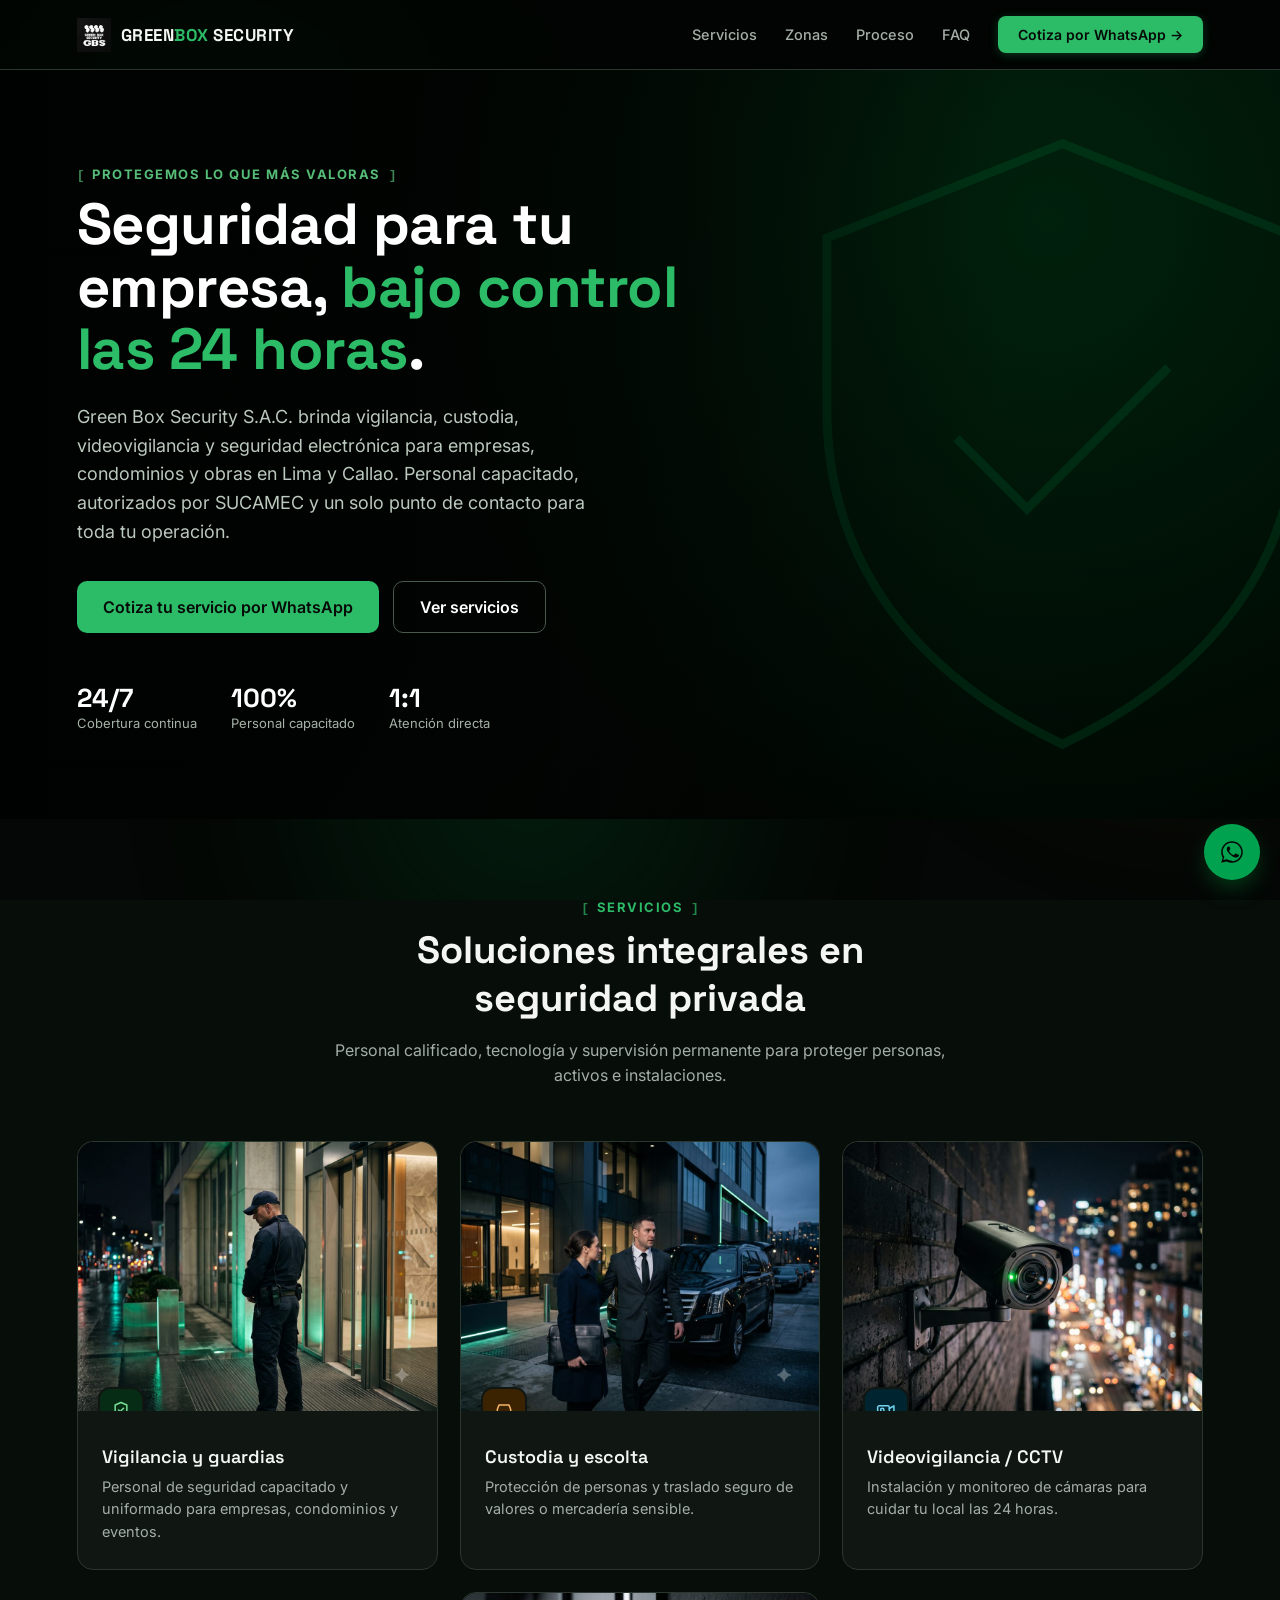
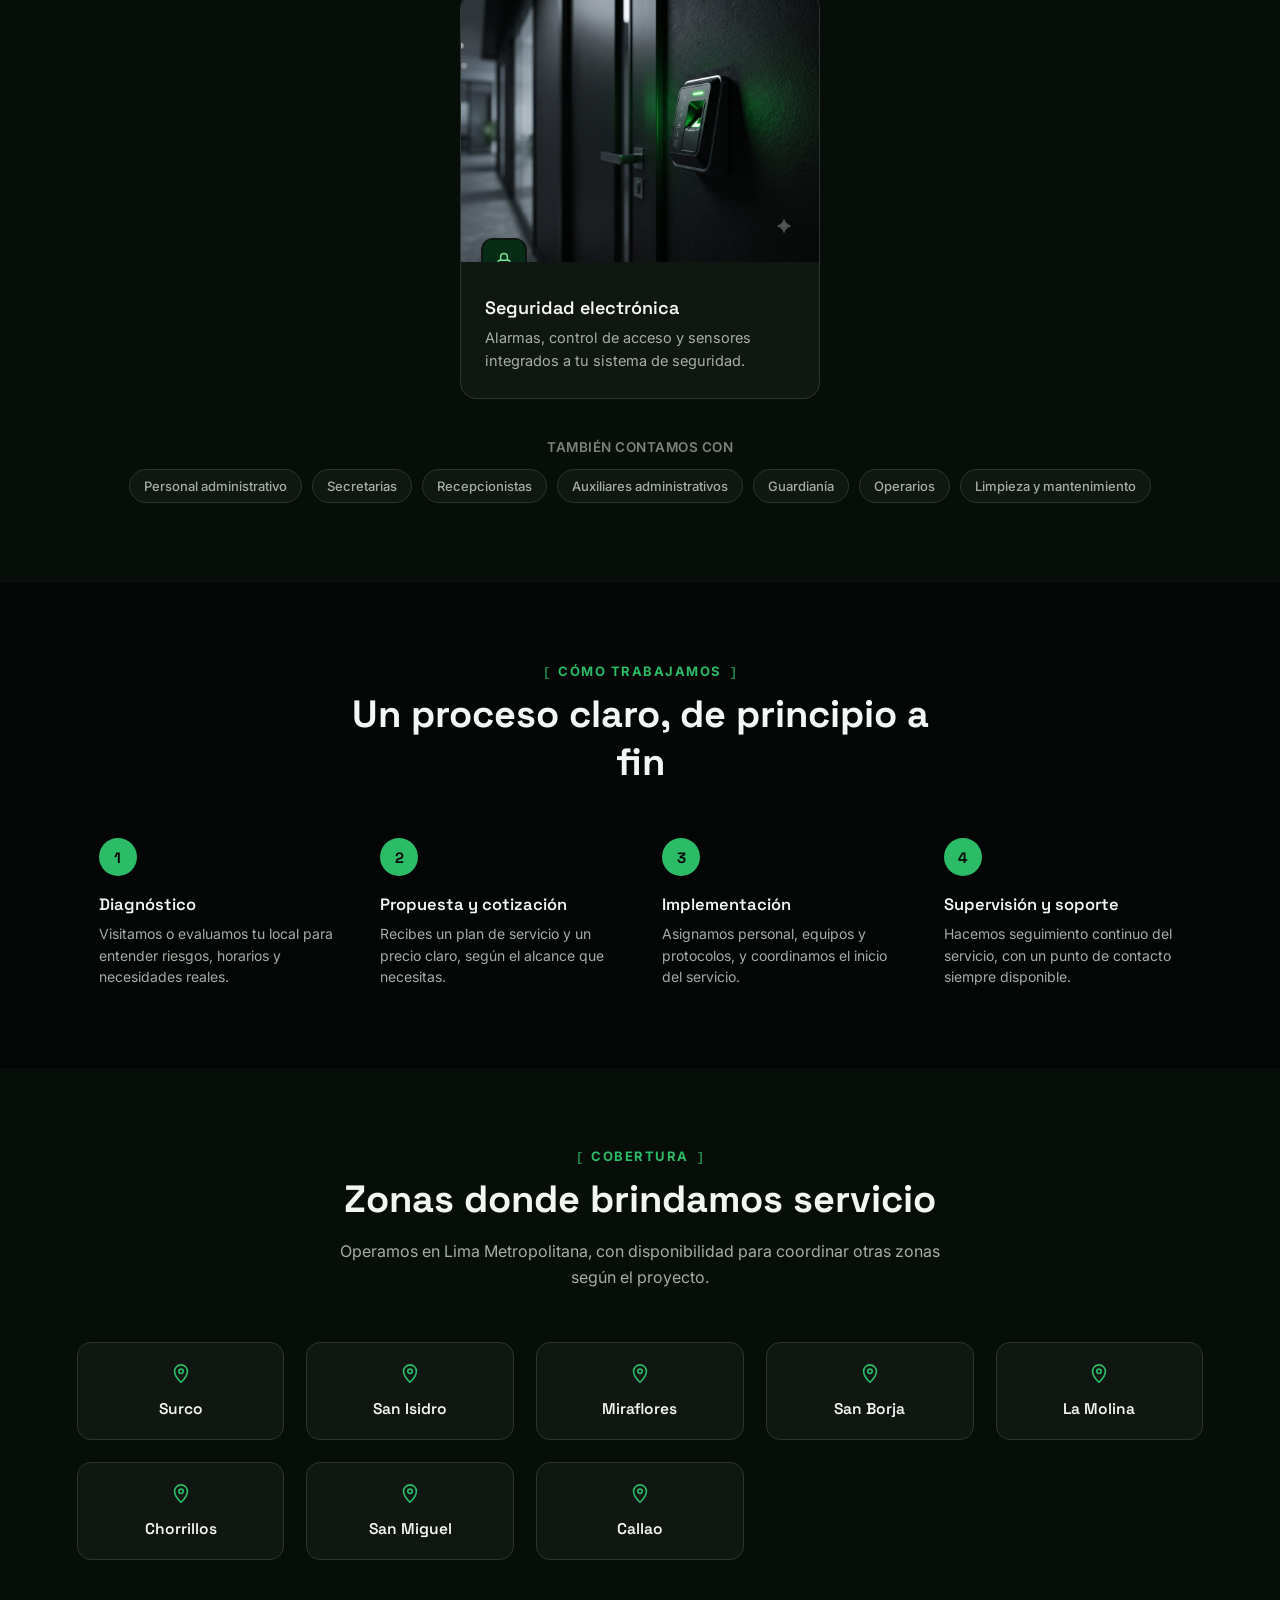
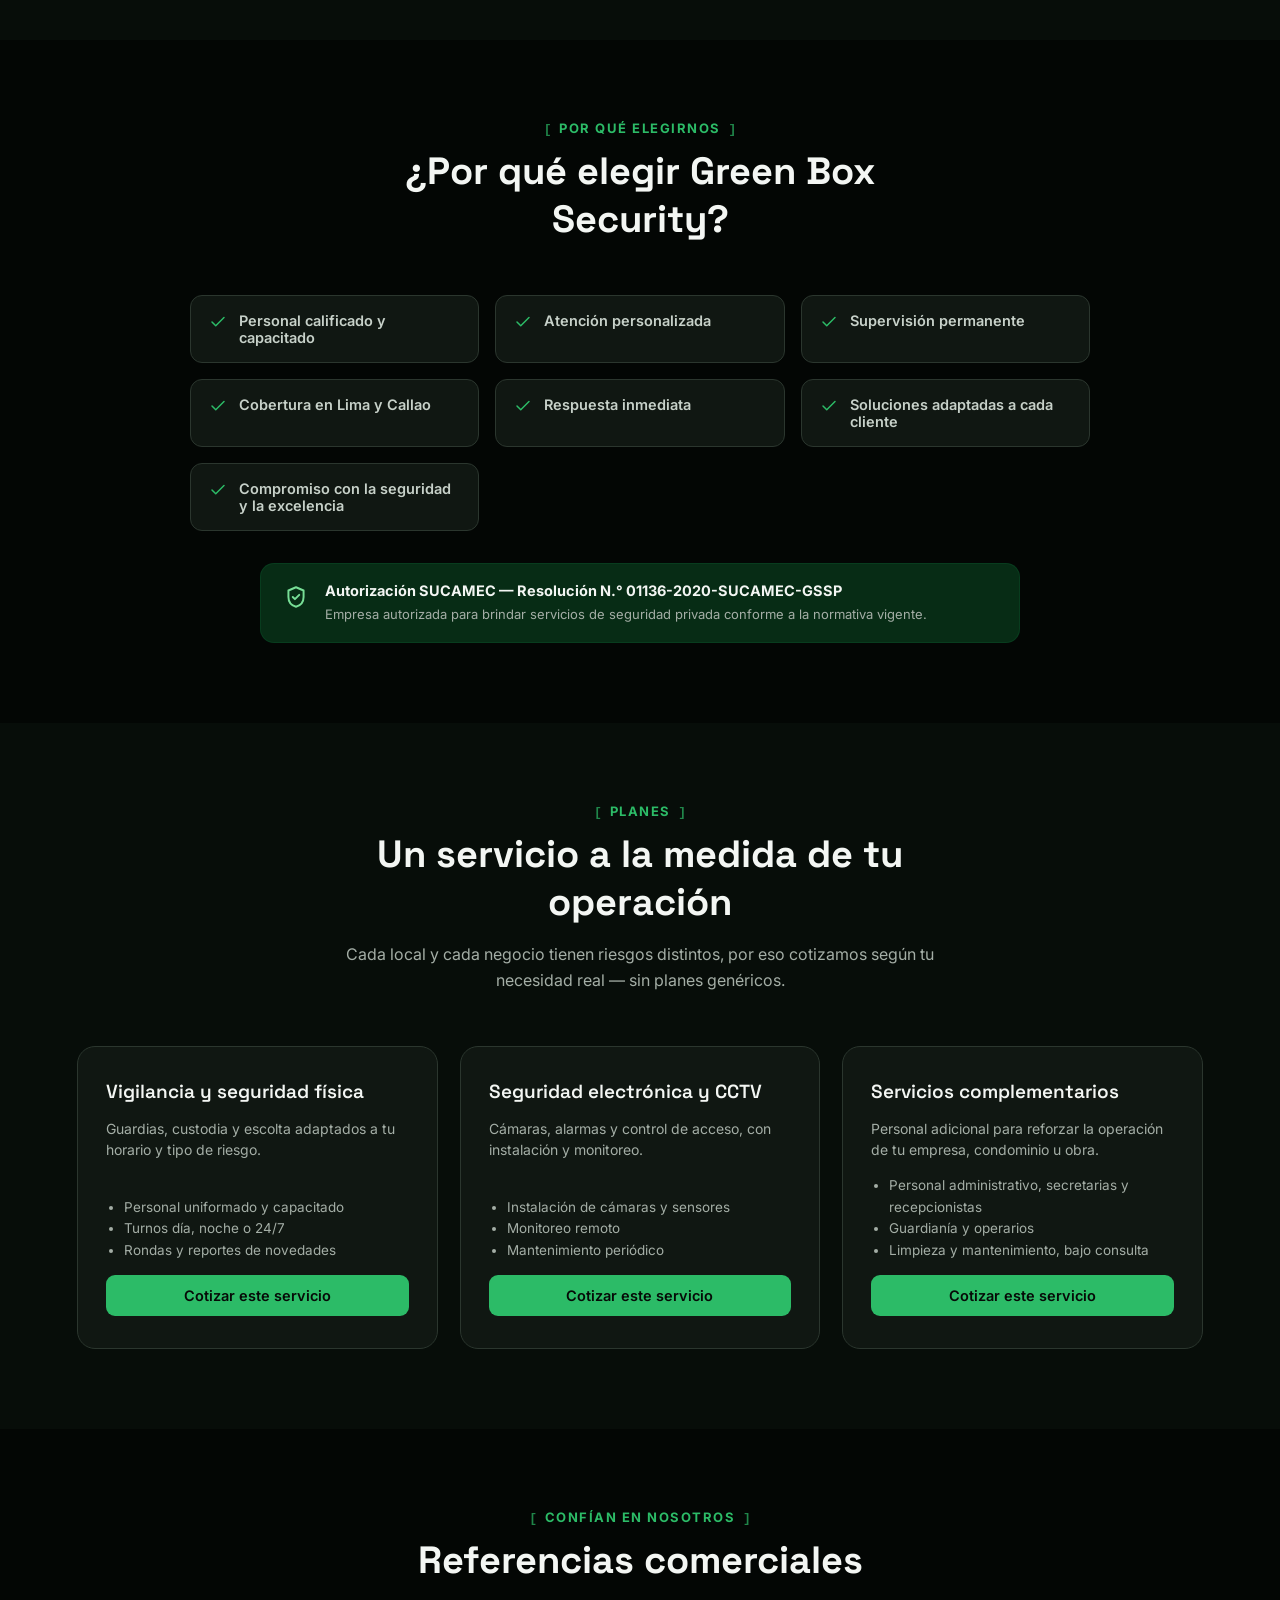
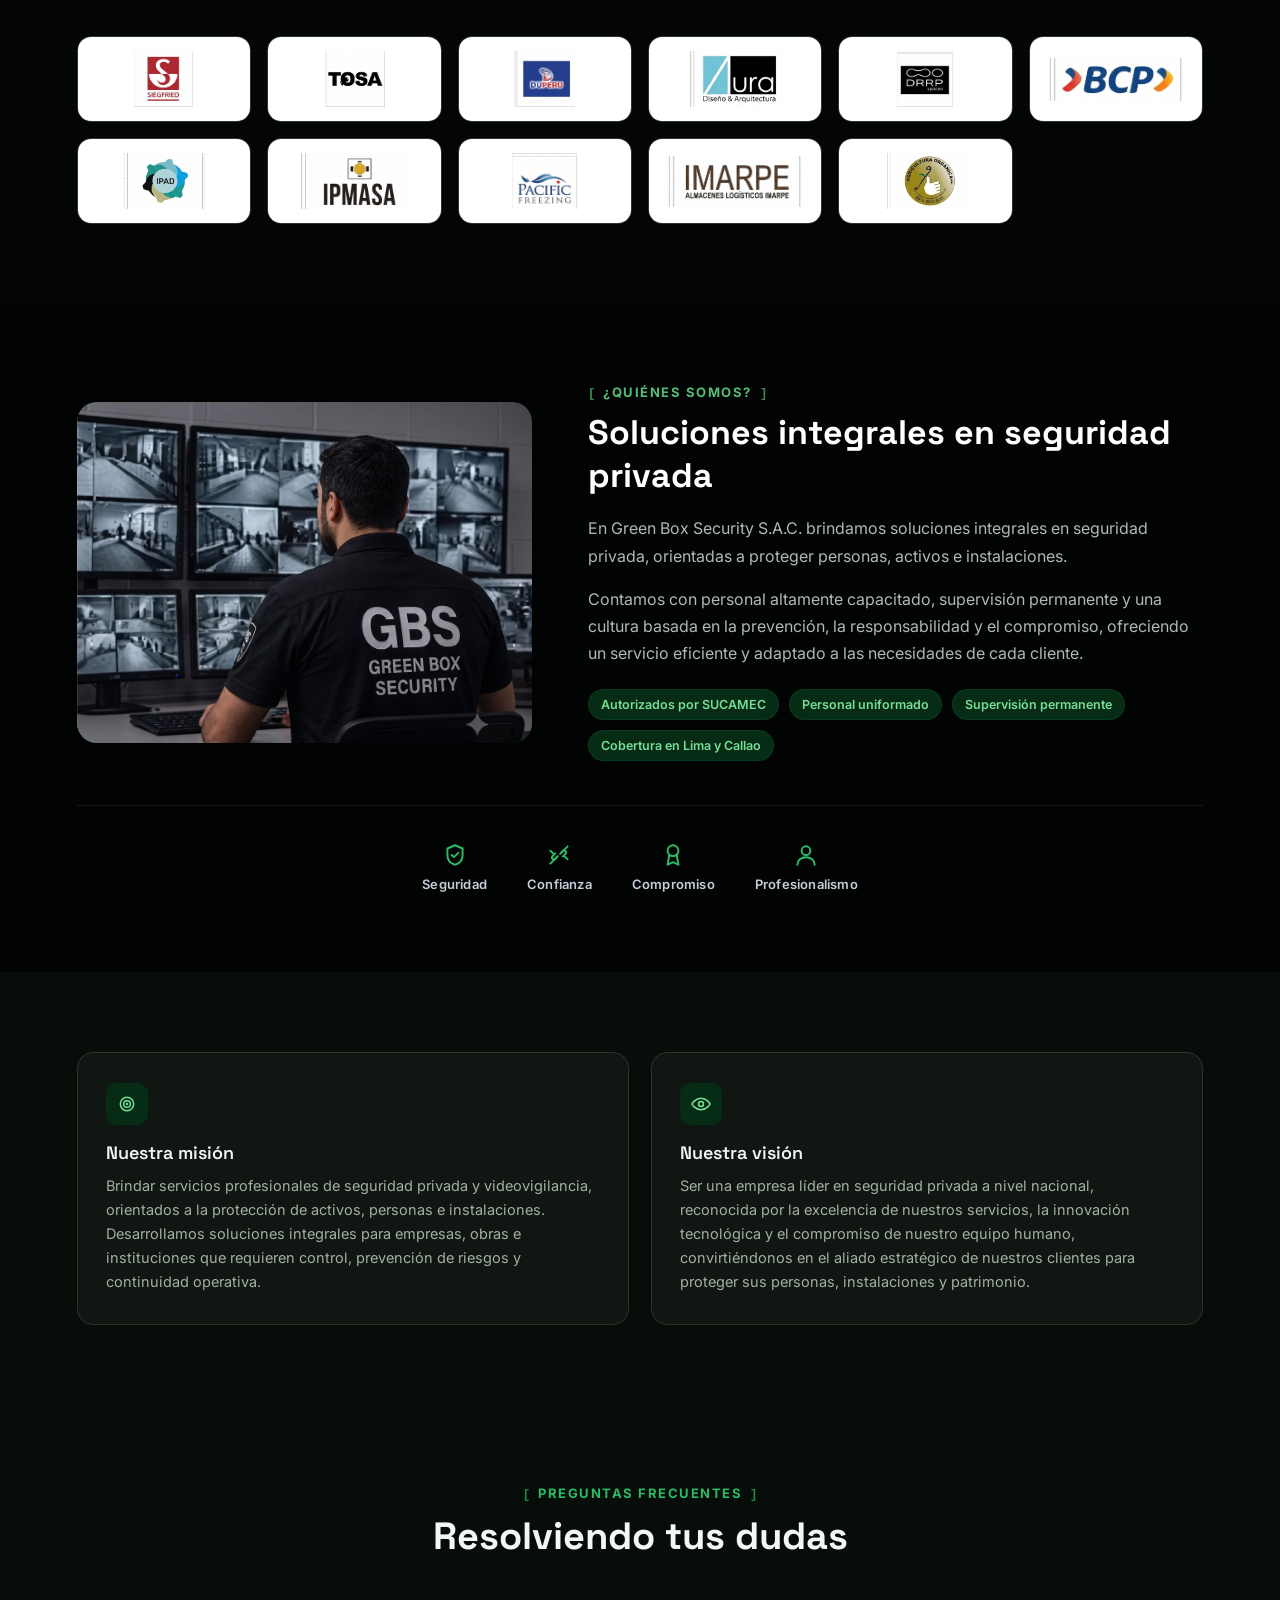
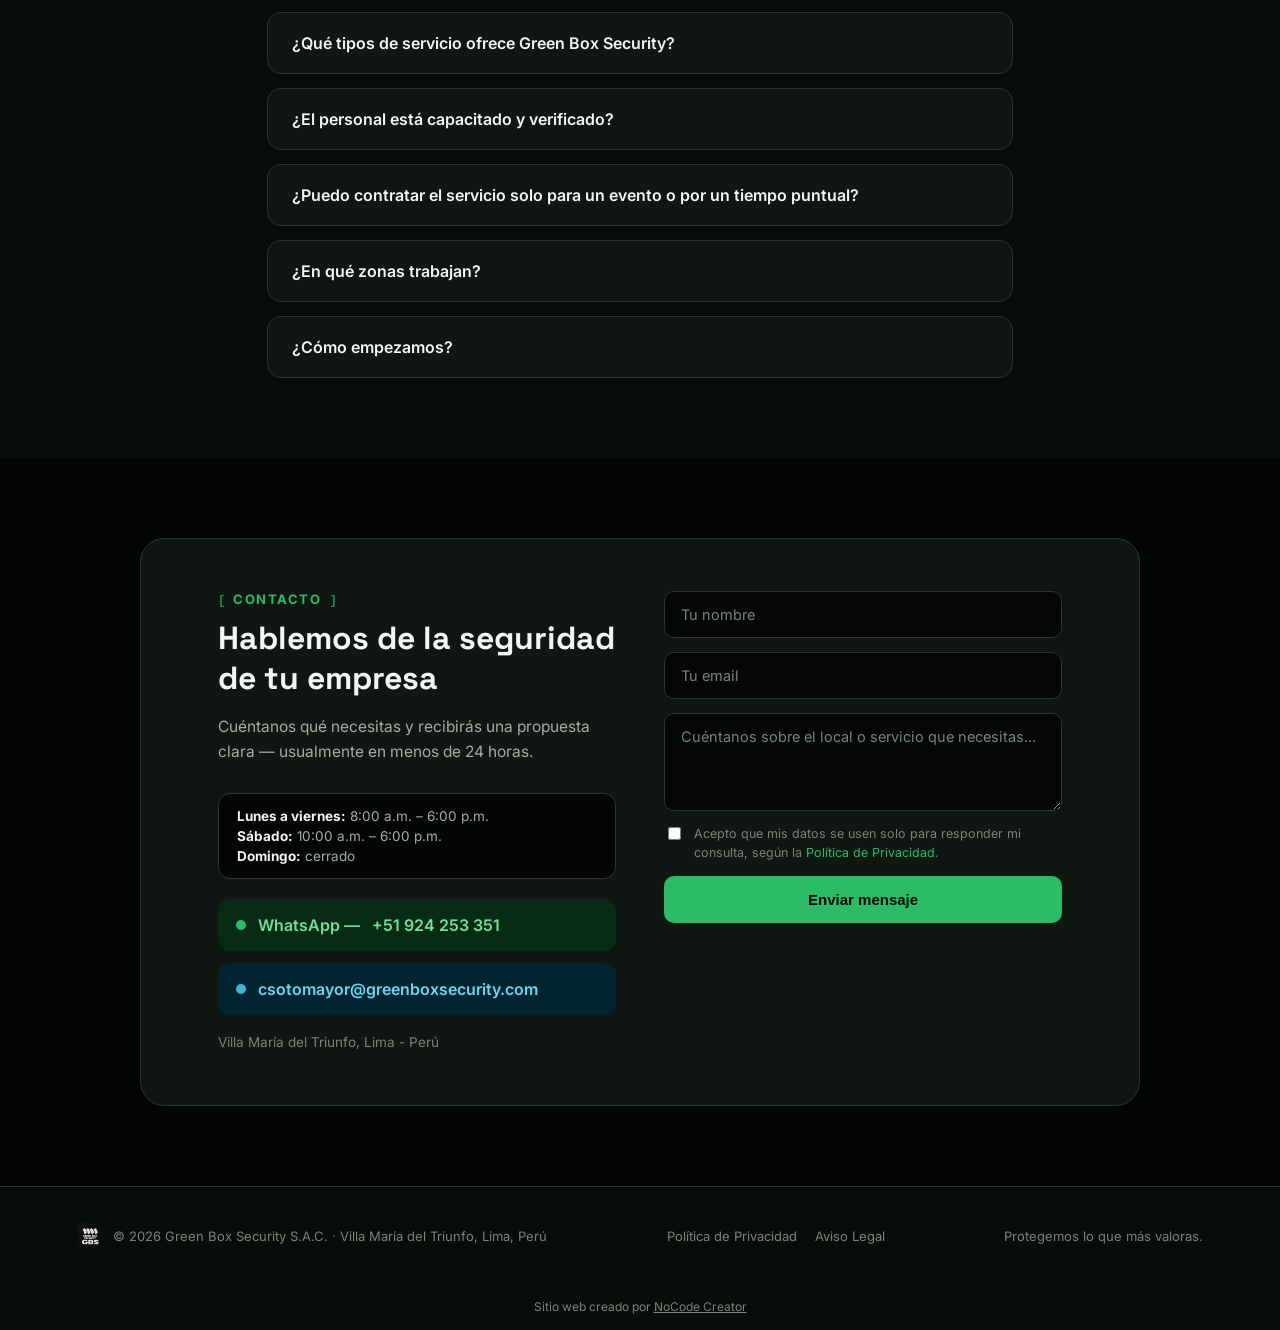
==== index.html @ 313076d7 "Agregar crédito de NoCode Creator en el footer de todas las páginas" ====
<!DOCTYPE html>
<html lang="es">
<head>
<meta charset="UTF-8">
<meta name="viewport" content="width=device-width, initial-scale=1">
<title>GreenBox Security — Seguridad privada y vigilancia para tu empresa</title>
<meta name="description" content="Green Box Security S.A.C. brinda vigilancia, custodia, videovigilancia y seguridad electrónica para empresas, condominios y obras en Lima y Callao. Autorizados por SUCAMEC, personal capacitado y cobertura 24/7.">
<link rel="icon" type="image/png" href="assets/logo.jpg">
<link rel="preconnect" href="https://fonts.googleapis.com">
<link rel="preconnect" href="https://fonts.gstatic.com" crossorigin>
<link href="https://fonts.googleapis.com/css2?family=Space+Grotesk:wght@500;600;700&family=Inter:wght@400;500;600;700&display=swap" rel="stylesheet">
<link rel="stylesheet" href="css/style.css">
</head>
<body>

  <!-- FONDO ANIMADO -->
  <div class="bg-scene" aria-hidden="true">
    <div class="bg-scene__layer" data-parallax="0.14"><span class="bg-scene__blob bg-scene__blob--violet"></span></div>
    <div class="bg-scene__layer" data-parallax="-0.1"><span class="bg-scene__blob bg-scene__blob--amber"></span></div>
    <div class="bg-scene__layer" data-parallax="0.08"><span class="bg-scene__blob bg-scene__blob--ink"></span></div>
    <div class="bg-scene__layer" data-parallax="0.05"><span class="bg-scene__mark">GBS</span></div>
  </div>

  <!-- NAV -->
  <header class="nav">
    <a href="#top" class="nav__brand">
      <img src="assets/logo.jpg" alt="" class="nav__logo">
      <span class="nav__brandname">GREEN<span>BOX</span> SECURITY</span>
    </a>
    <nav class="nav__links">
      <a href="#servicios">Servicios</a>
      <a href="#zonas">Zonas</a>
      <a href="#proceso">Proceso</a>
      <a href="#faq">FAQ</a>
      <a href="#" class="btn btn--nav js-wa-link" target="_blank" rel="noopener">Cotiza por WhatsApp →</a>
    </nav>
    <button class="nav__burger" id="navBurger" aria-label="Abrir menú" aria-expanded="false" aria-controls="navMobile">
      <span></span><span></span><span></span>
    </button>
  </header>

  <!-- MENU MOVIL -->
  <div class="nav-mobile" id="navMobile">
    <a href="#servicios">Servicios</a>
    <a href="#zonas">Zonas</a>
    <a href="#proceso">Proceso</a>
    <a href="#faq">FAQ</a>
    <a href="#contacto">Contacto</a>
  </div>

  <!-- BOTON FLOTANTE WHATSAPP -->
  <a href="#" class="fab-wa js-wa-link" target="_blank" rel="noopener" aria-label="Escríbenos por WhatsApp">
    <svg viewBox="0 0 24 24" width="26" height="26" fill="currentColor"><path d="M17.5 14.4c-.3-.1-1.7-.9-2-1-.3-.1-.5-.1-.7.1-.2.3-.8 1-.9 1.1-.2.2-.3.2-.6.1-.3-.1-1.2-.4-2.3-1.4-.9-.8-1.4-1.7-1.6-2-.2-.3 0-.5.1-.6.1-.1.3-.3.4-.5.1-.1.2-.3.3-.4.1-.2 0-.4 0-.5C10.6 9 10.1 7.8 9.9 7.3c-.2-.5-.4-.4-.6-.4h-.5c-.2 0-.5.1-.7.3-.2.3-.9.9-.9 2.2s1 2.5 1.1 2.7c.1.2 2 3 4.7 4.3.7.3 1.2.5 1.6.6.7.2 1.3.2 1.8.1.5-.1 1.7-.7 1.9-1.3.2-.7.2-1.2.2-1.3-.1-.1-.3-.2-.6-.3z"/><path d="M12 2C6.5 2 2 6.5 2 12c0 1.9.5 3.6 1.4 5.2L2 22l4.9-1.3C8.4 21.5 10.2 22 12 22c5.5 0 10-4.5 10-10S17.5 2 12 2zm0 18.1c-1.7 0-3.3-.5-4.6-1.3l-.3-.2-3 .8.8-2.9-.2-.3C3.9 14.9 3.4 13.5 3.4 12c0-4.7 3.9-8.6 8.6-8.6s8.6 3.9 8.6 8.6-3.9 8.6-8.6 8.6z"/></svg>
  </a>

  <!-- HERO -->
  <section class="hero" id="top">
    <svg class="hero__shield" viewBox="0 0 200 220" fill="none" stroke="currentColor" stroke-width="3" aria-hidden="true" style="color: oklch(0.6 0.16 152)">
      <path d="M100 8 180 40v58c0 62-42 96-80 114-38-18-80-52-80-114V40L100 8z"/>
      <path d="M64 108l24 24 48-48"/>
    </svg>
    <div class="hero__overlay" aria-hidden="true"></div>
    <div class="hero__copy">
      <div class="eyebrow eyebrow--light">Protegemos lo que más valoras</div>
      <h1 class="hero__title">Seguridad para tu empresa, <em>bajo control las 24 horas</em>.</h1>
      <p class="hero__subtitle">Green Box Security S.A.C. brinda vigilancia, custodia, videovigilancia y seguridad electrónica para empresas, condominios y obras en Lima y Callao. Personal capacitado, autorizados por SUCAMEC y un solo punto de contacto para toda tu operación.</p>
      <div class="hero__actions">
        <a href="#" class="btn btn--primary js-wa-link" target="_blank" rel="noopener">Cotiza tu servicio por WhatsApp</a>
        <a href="#servicios" class="btn btn--secondary">Ver servicios</a>
      </div>
      <div class="hero__stats">
        <div class="stat">
          <div class="stat__value">24/7</div>
          <div class="stat__label">Cobertura continua</div>
        </div>
        <div class="stat">
          <div class="stat__value">100%</div>
          <div class="stat__label">Personal capacitado</div>
        </div>
        <div class="stat">
          <div class="stat__value">1:1</div>
          <div class="stat__label">Atención directa</div>
        </div>
      </div>
    </div>
  </section>

  <!-- SERVICIOS -->
  <section id="servicios" class="section" data-reveal>
    <div class="section__head">
      <div class="eyebrow">Servicios</div>
      <h2>Soluciones integrales en seguridad privada</h2>
      <p>Personal calificado, tecnología y supervisión permanente para proteger personas, activos e instalaciones.</p>
    </div>
    <div class="grid grid--services">
      <div class="card card--service">
        <div class="card__media">
          <img src="assets/servicio-vigilancia.jpg" alt="Guardia de seguridad de GreenBox Security vigilando la entrada de un edificio">
          <div class="card__icon" style="background:var(--green-soft-bg);color:var(--green-soft-fg)">
            <svg viewBox="0 0 24 24" width="20" height="20" fill="none" stroke="currentColor" stroke-width="1.8" stroke-linecap="round" stroke-linejoin="round"><path d="M12 3l7 3v6c0 5-3.5 8-7 9-3.5-1-7-4-7-9V6l7-3z"/><path d="M9 12l2 2 4-4"/></svg>
          </div>
        </div>
        <div class="card__body">
          <h3>Vigilancia y guardias</h3>
          <p>Personal de seguridad capacitado y uniformado para empresas, condominios y eventos.</p>
        </div>
      </div>
      <div class="card card--service">
        <div class="card__media">
          <img src="assets/servicio-custodia.jpg" alt="Escolta de seguridad acompañando a un cliente hacia un vehículo">
          <div class="card__icon" style="background:var(--amber-soft-bg);color:var(--amber-soft-fg)">
            <svg viewBox="0 0 24 24" width="20" height="20" fill="none" stroke="currentColor" stroke-width="1.8" stroke-linecap="round" stroke-linejoin="round"><path d="M4 16v-5l2-5h12l2 5v5"/><path d="M2 16h20"/><circle cx="7" cy="18.3" r="1.6" fill="currentColor" stroke="none"/><circle cx="17" cy="18.3" r="1.6" fill="currentColor" stroke="none"/></svg>
          </div>
        </div>
        <div class="card__body">
          <h3>Custodia y escolta</h3>
          <p>Protección de personas y traslado seguro de valores o mercadería sensible.</p>
        </div>
      </div>
      <div class="card card--service">
        <div class="card__media">
          <img src="assets/servicio-cctv.jpg" alt="Cámara de videovigilancia CCTV instalada en el exterior de un edificio">
          <div class="card__icon" style="background:var(--accent2-bg);color:var(--accent2-fg)">
            <svg viewBox="0 0 24 24" width="20" height="20" fill="none" stroke="currentColor" stroke-width="1.8" stroke-linecap="round" stroke-linejoin="round"><rect x="2" y="7" width="14" height="10" rx="2"/><path d="M16 10.2 21.5 7v10L16 13.8"/><circle cx="7.5" cy="12" r="2"/></svg>
          </div>
        </div>
        <div class="card__body">
          <h3>Videovigilancia / CCTV</h3>
          <p>Instalación y monitoreo de cámaras para cuidar tu local las 24 horas.</p>
        </div>
      </div>
      <div class="card card--service">
        <div class="card__media">
          <img src="assets/servicio-electronica.jpg" alt="Panel de control de acceso electrónico con luz indicadora verde">
          <div class="card__icon" style="background:var(--green-soft-bg);color:var(--green-soft-fg)">
            <svg viewBox="0 0 24 24" width="20" height="20" fill="none" stroke="currentColor" stroke-width="1.8" stroke-linecap="round" stroke-linejoin="round"><rect x="5" y="11" width="14" height="9" rx="2"/><path d="M8 11V7a4 4 0 0 1 8 0v4"/><circle cx="12" cy="15.5" r="1.3" fill="currentColor" stroke="none"/></svg>
          </div>
        </div>
        <div class="card__body">
          <h3>Seguridad electrónica</h3>
          <p>Alarmas, control de acceso y sensores integrados a tu sistema de seguridad.</p>
        </div>
      </div>
    </div>
    <div class="extra-services" data-reveal>
      <p class="extra-services__label">También contamos con</p>
      <div class="chip-list">
        <span class="chip">Personal administrativo</span>
        <span class="chip">Secretarias</span>
        <span class="chip">Recepcionistas</span>
        <span class="chip">Auxiliares administrativos</span>
        <span class="chip">Guardianía</span>
        <span class="chip">Operarios</span>
        <span class="chip">Limpieza y mantenimiento</span>
      </div>
    </div>
  </section>

  <!-- PROCESO -->
  <section id="proceso" class="section section--alt" data-reveal>
    <div class="section__inner">
      <div class="section__head">
        <div class="eyebrow">Cómo trabajamos</div>
        <h2>Un proceso claro, de principio a fin</h2>
      </div>
      <div class="grid grid--steps">
        <div class="step">
          <div class="step__num">1</div>
          <h3>Diagnóstico</h3>
          <p>Visitamos o evaluamos tu local para entender riesgos, horarios y necesidades reales.</p>
        </div>
        <div class="step">
          <div class="step__num">2</div>
          <h3>Propuesta y cotización</h3>
          <p>Recibes un plan de servicio y un precio claro, según el alcance que necesitas.</p>
        </div>
        <div class="step">
          <div class="step__num">3</div>
          <h3>Implementación</h3>
          <p>Asignamos personal, equipos y protocolos, y coordinamos el inicio del servicio.</p>
        </div>
        <div class="step">
          <div class="step__num">4</div>
          <h3>Supervisión y soporte</h3>
          <p>Hacemos seguimiento continuo del servicio, con un punto de contacto siempre disponible.</p>
        </div>
      </div>
    </div>
  </section>

  <!-- ZONAS DE COBERTURA -->
  <section id="zonas" class="section" data-reveal>
    <div class="section__head">
      <div class="eyebrow">Cobertura</div>
      <h2>Zonas donde brindamos servicio</h2>
      <p>Operamos en Lima Metropolitana, con disponibilidad para coordinar otras zonas según el proyecto.</p>
    </div>
    <div class="grid grid--zones">
      <div class="card card--zone">
        <div class="card--zone__icon"><svg viewBox="0 0 24 24" width="22" height="22" fill="none" stroke="currentColor" stroke-width="1.8" stroke-linecap="round" stroke-linejoin="round"><path d="M12 21s7-6.5 7-12a7 7 0 1 0-14 0c0 5.5 7 12 7 12z"/><circle cx="12" cy="9" r="2.4"/></svg></div>
        <h3>Surco</h3>
      </div>
      <div class="card card--zone">
        <div class="card--zone__icon"><svg viewBox="0 0 24 24" width="22" height="22" fill="none" stroke="currentColor" stroke-width="1.8" stroke-linecap="round" stroke-linejoin="round"><path d="M12 21s7-6.5 7-12a7 7 0 1 0-14 0c0 5.5 7 12 7 12z"/><circle cx="12" cy="9" r="2.4"/></svg></div>
        <h3>San Isidro</h3>
      </div>
      <div class="card card--zone">
        <div class="card--zone__icon"><svg viewBox="0 0 24 24" width="22" height="22" fill="none" stroke="currentColor" stroke-width="1.8" stroke-linecap="round" stroke-linejoin="round"><path d="M12 21s7-6.5 7-12a7 7 0 1 0-14 0c0 5.5 7 12 7 12z"/><circle cx="12" cy="9" r="2.4"/></svg></div>
        <h3>Miraflores</h3>
      </div>
      <div class="card card--zone">
        <div class="card--zone__icon"><svg viewBox="0 0 24 24" width="22" height="22" fill="none" stroke="currentColor" stroke-width="1.8" stroke-linecap="round" stroke-linejoin="round"><path d="M12 21s7-6.5 7-12a7 7 0 1 0-14 0c0 5.5 7 12 7 12z"/><circle cx="12" cy="9" r="2.4"/></svg></div>
        <h3>San Borja</h3>
      </div>
      <div class="card card--zone">
        <div class="card--zone__icon"><svg viewBox="0 0 24 24" width="22" height="22" fill="none" stroke="currentColor" stroke-width="1.8" stroke-linecap="round" stroke-linejoin="round"><path d="M12 21s7-6.5 7-12a7 7 0 1 0-14 0c0 5.5 7 12 7 12z"/><circle cx="12" cy="9" r="2.4"/></svg></div>
        <h3>La Molina</h3>
      </div>
      <div class="card card--zone">
        <div class="card--zone__icon"><svg viewBox="0 0 24 24" width="22" height="22" fill="none" stroke="currentColor" stroke-width="1.8" stroke-linecap="round" stroke-linejoin="round"><path d="M12 21s7-6.5 7-12a7 7 0 1 0-14 0c0 5.5 7 12 7 12z"/><circle cx="12" cy="9" r="2.4"/></svg></div>
        <h3>Chorrillos</h3>
      </div>
      <div class="card card--zone">
        <div class="card--zone__icon"><svg viewBox="0 0 24 24" width="22" height="22" fill="none" stroke="currentColor" stroke-width="1.8" stroke-linecap="round" stroke-linejoin="round"><path d="M12 21s7-6.5 7-12a7 7 0 1 0-14 0c0 5.5 7 12 7 12z"/><circle cx="12" cy="9" r="2.4"/></svg></div>
        <h3>San Miguel</h3>
      </div>
      <div class="card card--zone">
        <div class="card--zone__icon"><svg viewBox="0 0 24 24" width="22" height="22" fill="none" stroke="currentColor" stroke-width="1.8" stroke-linecap="round" stroke-linejoin="round"><path d="M12 21s7-6.5 7-12a7 7 0 1 0-14 0c0 5.5 7 12 7 12z"/><circle cx="12" cy="9" r="2.4"/></svg></div>
        <h3>Callao</h3>
      </div>
    </div>
  </section>

  <!-- POR QUÉ ELEGIRNOS -->
  <section id="por-que-elegirnos" class="section section--alt" data-reveal>
    <div class="section__inner">
      <div class="section__head">
        <div class="eyebrow">Por qué elegirnos</div>
        <h2>¿Por qué elegir Green Box Security?</h2>
      </div>
      <div class="checklist-grid">
        <div class="checklist-item">
          <svg viewBox="0 0 24 24" width="18" height="18" fill="none" stroke="currentColor" stroke-width="2" stroke-linecap="round" stroke-linejoin="round"><path d="M20 6 9 17l-5-5"/></svg>
          <span>Personal calificado y capacitado</span>
        </div>
        <div class="checklist-item">
          <svg viewBox="0 0 24 24" width="18" height="18" fill="none" stroke="currentColor" stroke-width="2" stroke-linecap="round" stroke-linejoin="round"><path d="M20 6 9 17l-5-5"/></svg>
          <span>Atención personalizada</span>
        </div>
        <div class="checklist-item">
          <svg viewBox="0 0 24 24" width="18" height="18" fill="none" stroke="currentColor" stroke-width="2" stroke-linecap="round" stroke-linejoin="round"><path d="M20 6 9 17l-5-5"/></svg>
          <span>Supervisión permanente</span>
        </div>
        <div class="checklist-item">
          <svg viewBox="0 0 24 24" width="18" height="18" fill="none" stroke="currentColor" stroke-width="2" stroke-linecap="round" stroke-linejoin="round"><path d="M20 6 9 17l-5-5"/></svg>
          <span>Cobertura en Lima y Callao</span>
        </div>
        <div class="checklist-item">
          <svg viewBox="0 0 24 24" width="18" height="18" fill="none" stroke="currentColor" stroke-width="2" stroke-linecap="round" stroke-linejoin="round"><path d="M20 6 9 17l-5-5"/></svg>
          <span>Respuesta inmediata</span>
        </div>
        <div class="checklist-item">
          <svg viewBox="0 0 24 24" width="18" height="18" fill="none" stroke="currentColor" stroke-width="2" stroke-linecap="round" stroke-linejoin="round"><path d="M20 6 9 17l-5-5"/></svg>
          <span>Soluciones adaptadas a cada cliente</span>
        </div>
        <div class="checklist-item">
          <svg viewBox="0 0 24 24" width="18" height="18" fill="none" stroke="currentColor" stroke-width="2" stroke-linecap="round" stroke-linejoin="round"><path d="M20 6 9 17l-5-5"/></svg>
          <span>Compromiso con la seguridad y la excelencia</span>
        </div>
      </div>
      <div class="sucamec-badge">
        <svg viewBox="0 0 24 24" width="26" height="26" fill="none" stroke="currentColor" stroke-width="1.8" stroke-linecap="round" stroke-linejoin="round"><path d="M12 3l7 3v6c0 5-3.5 8-7 9-3.5-1-7-4-7-9V6l7-3z"/><path d="M9 12l2 2 4-4"/></svg>
        <div>
          <strong>Autorización SUCAMEC — Resolución N.° 01136-2020-SUCAMEC-GSSP</strong>
          <span>Empresa autorizada para brindar servicios de seguridad privada conforme a la normativa vigente.</span>
        </div>
      </div>
    </div>
  </section>

  <!-- PLANES / COTIZACIÓN -->
  <section id="precios" class="section" data-reveal>
    <div class="section__inner">
      <div class="section__head">
        <div class="eyebrow">Planes</div>
        <h2>Un servicio a la medida de tu operación</h2>
        <p>Cada local y cada negocio tienen riesgos distintos, por eso cotizamos según tu necesidad real — sin planes genéricos.</p>
      </div>
      <div class="grid grid--pricing">
        <div class="card card--pricing">
          <h3>Vigilancia y seguridad física</h3>
          <p>Guardias, custodia y escolta adaptados a tu horario y tipo de riesgo.</p>
          <ul>
            <li>Personal uniformado y capacitado</li>
            <li>Turnos día, noche o 24/7</li>
            <li>Rondas y reportes de novedades</li>
          </ul>
          <a href="#" class="btn btn--block js-wa-link" target="_blank" rel="noopener">Cotizar este servicio</a>
        </div>
        <div class="card card--pricing">
          <h3>Seguridad electrónica y CCTV</h3>
          <p>Cámaras, alarmas y control de acceso, con instalación y monitoreo.</p>
          <ul>
            <li>Instalación de cámaras y sensores</li>
            <li>Monitoreo remoto</li>
            <li>Mantenimiento periódico</li>
          </ul>
          <a href="#" class="btn btn--block js-wa-link" target="_blank" rel="noopener">Cotizar este servicio</a>
        </div>
        <div class="card card--pricing">
          <h3>Servicios complementarios</h3>
          <p>Personal adicional para reforzar la operación de tu empresa, condominio u obra.</p>
          <ul>
            <li>Personal administrativo, secretarias y recepcionistas</li>
            <li>Guardianía y operarios</li>
            <li>Limpieza y mantenimiento, bajo consulta</li>
          </ul>
          <a href="#" class="btn btn--block js-wa-link" target="_blank" rel="noopener">Cotizar este servicio</a>
        </div>
      </div>
    </div>
  </section>

  <!-- REFERENCIAS COMERCIALES -->
  <section id="referencias" class="section section--alt" data-reveal>
    <div class="section__inner">
      <div class="section__head">
        <div class="eyebrow">Confían en nosotros</div>
        <h2>Referencias comerciales</h2>
      </div>
      <div class="grid grid--brands">
        <div class="card card--brand">
          <div class="card__logo"><img src="assets/cliente-siegfried.jpg" alt="Siegfried"></div>
        </div>
        <div class="card card--brand">
          <div class="card__logo"><img src="assets/cliente-tosa.jpg" alt="TOSA"></div>
        </div>
        <div class="card card--brand">
          <div class="card__logo"><img src="assets/cliente-duperu.jpg" alt="DUPERU"></div>
        </div>
        <div class="card card--brand">
          <div class="card__logo"><img src="assets/cliente-aura.jpg" alt="Aura Diseño & Arquitectura"></div>
        </div>
        <div class="card card--brand">
          <div class="card__logo"><img src="assets/cliente-drrp.jpg" alt="DRRP Spaces"></div>
        </div>
        <div class="card card--brand">
          <div class="card__logo"><img src="assets/cliente-bcp.jpg" alt="BCP"></div>
        </div>
        <div class="card card--brand">
          <div class="card__logo"><img src="assets/cliente-ipad.jpg" alt="IPAD"></div>
        </div>
        <div class="card card--brand">
          <div class="card__logo"><img src="assets/cliente-ipmasa.jpg" alt="IPMASA"></div>
        </div>
        <div class="card card--brand">
          <div class="card__logo"><img src="assets/cliente-pacificfreezing.jpg" alt="Pacific Freezing"></div>
        </div>
        <div class="card card--brand">
          <div class="card__logo"><img src="assets/cliente-imarpe.jpg" alt="IMARPE — Almacenes Logísticos"></div>
        </div>
        <div class="card card--brand">
          <div class="card__logo"><img src="assets/cliente-cert.jpg" alt="Certificación Agricultura Orgánica"></div>
        </div>
      </div>
    </div>
  </section>

  <!-- SOBRE NOSOTROS -->
  <section id="sobre-nosotros" class="about" data-reveal>
    <div class="about__inner">
      <div class="about__photo">
        <img src="assets/foto-monitoreo.jpg" alt="Personal de Green Box Security supervisando cámaras en la sala de monitoreo">
      </div>
      <div>
        <div class="eyebrow eyebrow--light">¿Quiénes somos?</div>
        <h2 class="about__title">Soluciones integrales en seguridad privada</h2>
        <p class="about__text">En Green Box Security S.A.C. brindamos soluciones integrales en seguridad privada, orientadas a proteger personas, activos e instalaciones.</p>
        <p class="about__text">Contamos con personal altamente capacitado, supervisión permanente y una cultura basada en la prevención, la responsabilidad y el compromiso, ofreciendo un servicio eficiente y adaptado a las necesidades de cada cliente.</p>
        <div class="about__badges">
          <span class="about__badge">Autorizados por SUCAMEC</span>
          <span class="about__badge">Personal uniformado</span>
          <span class="about__badge">Supervisión permanente</span>
          <span class="about__badge">Cobertura en Lima y Callao</span>
        </div>
      </div>
    </div>
    <div class="values-row">
      <div class="value-item">
        <svg viewBox="0 0 24 24" width="26" height="26" fill="none" stroke="currentColor" stroke-width="1.8" stroke-linecap="round" stroke-linejoin="round"><path d="M12 3l7 3v6c0 5-3.5 8-7 9-3.5-1-7-4-7-9V6l7-3z"/><path d="M9 12l2 2 4-4"/></svg>
        <span>Seguridad</span>
      </div>
      <div class="value-item">
        <svg viewBox="0 0 24 24" width="26" height="26" fill="none" stroke="currentColor" stroke-width="1.8" stroke-linecap="round" stroke-linejoin="round"><path d="M11 13l-2.5 2.5a1.8 1.8 0 0 1-2.5 0 1.8 1.8 0 0 1 0-2.5L8.5 10.5"/><path d="M13 11l2.5-2.5a1.8 1.8 0 0 1 2.5 0 1.8 1.8 0 0 1 0 2.5L15.5 13.5"/><path d="M4 8l3 3M20 16l-3-3"/><path d="M9.5 14.5 4 20M14.5 9.5 20 4"/></svg>
        <span>Confianza</span>
      </div>
      <div class="value-item">
        <svg viewBox="0 0 24 24" width="26" height="26" fill="none" stroke="currentColor" stroke-width="1.8" stroke-linecap="round" stroke-linejoin="round"><circle cx="12" cy="8" r="5"/><path d="M8.5 12.5 7 21l5-2.5L17 21l-1.5-8.5"/></svg>
        <span>Compromiso</span>
      </div>
      <div class="value-item">
        <svg viewBox="0 0 24 24" width="26" height="26" fill="none" stroke="currentColor" stroke-width="1.8" stroke-linecap="round" stroke-linejoin="round"><circle cx="12" cy="8" r="4"/><path d="M4 21c0-4 3.6-7 8-7s8 3 8 7"/></svg>
        <span>Profesionalismo</span>
      </div>
    </div>
  </section>

  <!-- MISIÓN Y VISIÓN -->
  <section class="section" data-reveal>
    <div class="grid" style="grid-template-columns: repeat(auto-fit, minmax(280px, 1fr));">
      <div class="mv-card">
        <div class="mv-card__icon">
          <svg viewBox="0 0 24 24" width="20" height="20" fill="none" stroke="currentColor" stroke-width="1.8" stroke-linecap="round" stroke-linejoin="round"><circle cx="12" cy="12" r="8"/><circle cx="12" cy="12" r="4"/><circle cx="12" cy="12" r="0.6" fill="currentColor"/></svg>
        </div>
        <h3>Nuestra misión</h3>
        <p>Brindar servicios profesionales de seguridad privada y videovigilancia, orientados a la protección de activos, personas e instalaciones. Desarrollamos soluciones integrales para empresas, obras e instituciones que requieren control, prevención de riesgos y continuidad operativa.</p>
      </div>
      <div class="mv-card">
        <div class="mv-card__icon">
          <svg viewBox="0 0 24 24" width="20" height="20" fill="none" stroke="currentColor" stroke-width="1.8" stroke-linecap="round" stroke-linejoin="round"><path d="M1 12s4-7 11-7 11 7 11 7-4 7-11 7-11-7-11-7z"/><circle cx="12" cy="12" r="3"/></svg>
        </div>
        <h3>Nuestra visión</h3>
        <p>Ser una empresa líder en seguridad privada a nivel nacional, reconocida por la excelencia de nuestros servicios, la innovación tecnológica y el compromiso de nuestro equipo humano, convirtiéndonos en el aliado estratégico de nuestros clientes para proteger sus personas, instalaciones y patrimonio.</p>
      </div>
    </div>
  </section>

  <!-- FAQ -->
  <section id="faq" class="section section--narrow" data-reveal>
    <div class="section__head">
      <div class="eyebrow">Preguntas frecuentes</div>
      <h2>Resolviendo tus dudas</h2>
    </div>
    <div class="faq-list">
      <details class="faq-item">
        <summary>¿Qué tipos de servicio ofrece Green Box Security?</summary>
        <p>Vigilancia y guardias, custodia y escolta, videovigilancia/CCTV y seguridad electrónica (alarmas y control de acceso), además de servicios complementarios como personal administrativo, guardianía y, bajo consulta, limpieza y mantenimiento. Podemos combinar varios servicios en un solo contrato.</p>
      </details>
      <details class="faq-item">
        <summary>¿El personal está capacitado y verificado?</summary>
        <p>Sí. Nuestro personal de seguridad y limpieza pasa por un proceso de selección, capacitación y verificación antes de asignarse a cualquier operación.</p>
      </details>
      <details class="faq-item">
        <summary>¿Puedo contratar el servicio solo para un evento o por un tiempo puntual?</summary>
        <p>Sí, trabajamos tanto contratos permanentes como coberturas puntuales para eventos, mudanzas o periodos específicos. Cuéntanos tu caso y te proponemos la mejor forma de cubrirlo.</p>
      </details>
      <details class="faq-item">
        <summary>¿En qué zonas trabajan?</summary>
        <p>Cubrimos Lima Metropolitana, incluyendo los distritos listados en la sección de cobertura. Si tu ubicación no aparece, escríbenos y evaluamos la posibilidad de atenderla.</p>
      </details>
      <details class="faq-item">
        <summary>¿Cómo empezamos?</summary>
        <p>Escríbenos por WhatsApp o correo contándonos tu local, horario y tipo de riesgo. Coordinamos una evaluación y te enviamos una propuesta clara.</p>
      </details>
    </div>
  </section>

  <!-- CONTACTO -->
  <section id="contacto" class="section section--alt" data-reveal>
    <div class="contact-card">
      <div class="contact-card__info">
        <div class="eyebrow">Contacto</div>
        <h2>Hablemos de la seguridad de tu empresa</h2>
        <p>Cuéntanos qué necesitas y recibirás una propuesta clara — usualmente en menos de 24 horas.</p>
        <div class="contact-hours">
          <span><strong>Lunes a viernes:</strong> 8:00 a.m. – 6:00 p.m.</span>
          <span><strong>Sábado:</strong> 10:00 a.m. – 6:00 p.m.</span>
          <span><strong>Domingo:</strong> cerrado</span>
        </div>
        <a href="#" class="contact-link contact-link--wa js-wa-link" target="_blank" rel="noopener">
          <span class="contact-link__dot contact-link__dot--green"></span>
          WhatsApp — <span class="js-wa-display">+51 924 253 351</span>
        </a>
        <a href="#" class="contact-link contact-link--mail js-mail-link">
          <span class="contact-link__dot contact-link__dot--blue"></span>
          <span class="js-mail-display">csotomayor@greenboxsecurity.com</span>
        </a>
        <p style="font-size:13.5px;color:var(--text-muted);margin:16px 0 0;">Villa María del Triunfo, Lima - Perú</p>
      </div>
      <form class="contact-form" id="contactForm">
        <input type="text" placeholder="Tu nombre" required>
        <input type="email" placeholder="Tu email" required>
        <textarea placeholder="Cuéntanos sobre el local o servicio que necesitas..." rows="4" required></textarea>
        <label class="contact-form__consent">
          <input type="checkbox" required>
          <span>Acepto que mis datos se usen solo para responder mi consulta, según la <a href="privacidad.html">Política de Privacidad</a>.</span>
        </label>
        <button type="submit">Enviar mensaje</button>
        <p class="contact-form__success" id="contactSuccess" hidden>¡Gracias! Este formulario es una demo — por ahora escríbenos directo por WhatsApp o email.</p>
      </form>
    </div>
  </section>

  <!-- FOOTER -->
  <footer class="footer">
    <div class="footer__brand">
      <img src="assets/logo.jpg" alt="GreenBox Security" class="footer__logo">
      <span>© 2026 Green Box Security S.A.C. · Villa María del Triunfo, Lima, Perú</span>
    </div>
    <div class="footer__links">
      <a href="privacidad.html">Política de Privacidad</a>
      <a href="aviso-legal.html">Aviso Legal</a>
    </div>
    <div class="footer__tag">Protegemos lo que más valoras.</div>
  </footer>
  <div class="credit-bar">Sitio web creado por <a href="https://wa.me/51908844210" target="_blank" rel="noopener">NoCode Creator</a></div>

<script src="js/main.js"></script>
</body>
</html>
---- css/style.css ----
:root {
  --bg: oklch(0.15 0.012 155);
  --bg-canvas: oklch(0.12 0.01 155);
  --surface: oklch(0.195 0.015 155);
  --surface-alt: oklch(0.115 0.012 155);
  --border: oklch(0.32 0.02 155);
  --border-dashed: oklch(0.4 0.03 155);

  --text-heading: oklch(0.97 0.005 150);
  --text-body: oklch(0.74 0.015 150);
  --text-body-strong: oklch(0.85 0.015 150);
  --text-muted: oklch(0.6 0.015 150);

  --green: oklch(0.7 0.17 152);
  --green-dark: oklch(0.56 0.17 152);
  --green-soft-bg: oklch(0.26 0.06 152);
  --green-soft-fg: oklch(0.82 0.14 152);

  --navy: oklch(0.7 0.17 152);
  --navy-hover: oklch(0.56 0.17 152);
  --navy-deep: oklch(0.1 0.014 152);

  --amber: oklch(0.75 0.13 70);
  --amber-soft-bg: oklch(0.28 0.06 70);
  --amber-soft-fg: oklch(0.82 0.12 70);

  --accent2: oklch(0.72 0.11 220);
  --accent2-bg: oklch(0.24 0.05 220);
  --accent2-fg: oklch(0.82 0.1 220);

  --shadow-navy: oklch(0.7 0.17 152 / 0.28);
}

* { box-sizing: border-box; }

html { scroll-behavior: smooth; }

body {
  margin: 0;
  background: var(--bg);
  color: var(--text-body-strong);
  font-family: 'Inter', sans-serif;
  -webkit-font-smoothing: antialiased;
  overflow-x: hidden;
}

a { color: var(--green); text-decoration: none; }
a:hover { color: var(--green-dark); }

/* ---------- Animated background scene ---------- */
.bg-scene {
  position: fixed;
  inset: 0;
  z-index: -1;
  overflow: hidden;
  pointer-events: none;
  background: var(--bg-canvas);
}
.bg-scene__layer {
  position: absolute;
  inset: 0;
  will-change: transform;
}
.bg-scene__blob {
  position: absolute;
  border-radius: 50%;
  filter: blur(90px);
  opacity: 0.35;
  will-change: transform;
}
.bg-scene__blob--violet {
  width: 640px; height: 640px;
  top: -140px; left: -100px;
  background: radial-gradient(circle, oklch(0.55 0.18 150) 0%, transparent 70%);
  animation: blobDrift1 26s ease-in-out infinite;
}
.bg-scene__blob--amber {
  width: 520px; height: 520px;
  top: 32vh; right: -160px;
  background: radial-gradient(circle, oklch(0.5 0.13 70) 0%, transparent 70%);
  animation: blobDrift2 22s ease-in-out infinite;
}
.bg-scene__blob--ink {
  width: 600px; height: 600px;
  bottom: -180px; left: 18vw;
  background: radial-gradient(circle, oklch(0.4 0.15 160) 0%, transparent 70%);
  animation: blobDrift3 30s ease-in-out infinite;
}
.bg-scene__mark {
  position: absolute;
  top: 58%; left: 50%;
  font-family: 'Space Grotesk', sans-serif;
  font-weight: 700;
  font-size: clamp(240px, 36vw, 560px);
  line-height: 1;
  color: oklch(0.7 0.15 152 / 0.045);
  transform: translate(-50%, -50%) rotate(-6deg);
  white-space: nowrap;
  user-select: none;
}

@keyframes blobDrift1 {
  0%, 100% { transform: translate(0, 0) scale(1); }
  50% { transform: translate(50px, 70px) scale(1.08); }
}
@keyframes blobDrift2 {
  0%, 100% { transform: translate(0, 0) scale(1); }
  50% { transform: translate(-60px, -40px) scale(0.94); }
}
@keyframes blobDrift3 {
  0%, 100% { transform: translate(0, 0) scale(1); }
  50% { transform: translate(40px, -60px) scale(1.06); }
}

@media (prefers-reduced-motion: reduce) {
  .bg-scene__blob { animation: none; }
  .bg-scene__layer { transform: none !important; }
}
::selection { background: oklch(0.5 0.16 152 / 0.5); }

h1, h2, h3 { font-family: 'Space Grotesk', sans-serif; margin: 0; }

@keyframes floatUp {
  from { opacity: 0; transform: translateY(14px); }
  to { opacity: 1; transform: translateY(0); }
}

/* ---------- Buttons ---------- */
.btn {
  display: inline-flex;
  align-items: center;
  gap: 8px;
  font-weight: 600;
  border-radius: 10px;
  transition: transform .2s ease, box-shadow .2s ease, background .2s ease, border-color .2s ease;
  cursor: pointer;
  border: none;
}
.btn--nav {
  background: var(--green);
  color: oklch(0.14 0.01 152);
  padding: 10px 20px;
  border-radius: 8px;
  font-size: 14px;
  box-shadow: 0 2px 10px var(--shadow-navy);
}
.btn--nav:hover { color: oklch(0.14 0.01 152); transform: translateY(-2px) scale(1.03); box-shadow: 0 6px 18px var(--shadow-navy); }

.btn--primary {
  background: var(--green);
  color: oklch(0.14 0.01 152);
  padding: 15px 26px;
  font-size: 16px;
}
.btn--primary:hover { color: oklch(0.14 0.01 152); transform: translateY(-2px); box-shadow: 0 10px 24px var(--shadow-navy); }
.btn--primary:active { transform: translateY(0); }

.btn--secondary {
  background: transparent;
  color: #fff;
  padding: 15px 26px;
  font-size: 16px;
  border: 1.5px solid oklch(0.45 0.03 155);
}
.btn--secondary:hover { transform: translateY(-2px); border-color: var(--green); color: var(--green); }

.btn--block {
  display: flex;
  justify-content: center;
  text-align: center;
  background: var(--green);
  color: oklch(0.14 0.01 152);
  padding: 12px;
  border-radius: 9px;
  font-size: 14.5px;
}
.btn--block:hover { color: oklch(0.14 0.01 152); background: var(--navy-hover); transform: scale(1.02); }

/* ---------- Nav ---------- */
.nav {
  position: relative;
  z-index: 50;
  display: flex;
  align-items: center;
  justify-content: space-between;
  padding: 16px 6vw;
  background: oklch(0.11 0.012 155 / 0.88);
  backdrop-filter: blur(10px);
  border-bottom: 1px solid var(--border);
  position: sticky;
  top: 0;
}
.nav__brand {
  display: flex;
  align-items: center;
  gap: 10px;
  transition: transform .2s ease;
  color: inherit;
}
.nav__brand:hover { transform: scale(1.03); color: inherit; }
.nav__logo { height: 34px; width: auto; }
.nav__brandname {
  font-family: 'Space Grotesk', sans-serif;
  font-weight: 700;
  font-size: 17px;
  letter-spacing: 0.5px;
  color: var(--text-heading);
}
.nav__brandname span { color: var(--green); }
.nav__links { display: flex; align-items: center; gap: 28px; }
.nav__links a:not(.btn) {
  font-size: 14.5px;
  font-weight: 500;
  color: var(--text-body);
  transition: color .2s ease;
}
.nav__links a:not(.btn):hover { color: var(--green); }

/* Hamburger (mobile only) */
.nav__burger {
  display: none;
  flex-direction: column;
  justify-content: center;
  align-items: center;
  gap: 5px;
  width: 40px;
  height: 40px;
  border-radius: 8px;
  border: none;
  background: transparent;
  cursor: pointer;
  flex-shrink: 0;
}
.nav__burger span {
  display: block;
  width: 20px;
  height: 2px;
  border-radius: 2px;
  background: var(--green);
  transition: transform .25s ease, opacity .2s ease;
}
.nav__burger[aria-expanded="true"] span:nth-child(1) { transform: translateY(7px) rotate(45deg); }
.nav__burger[aria-expanded="true"] span:nth-child(2) { opacity: 0; }
.nav__burger[aria-expanded="true"] span:nth-child(3) { transform: translateY(-7px) rotate(-45deg); }

/* Mobile dropdown menu */
.nav-mobile {
  position: fixed;
  left: 0;
  right: 0;
  z-index: 49;
  display: none;
  flex-direction: column;
  background: var(--surface);
  border-bottom: 1px solid var(--border);
  box-shadow: 0 16px 24px -18px rgba(0, 0, 0, .6);
  max-height: 0;
  overflow: hidden;
  transition: max-height .25s ease;
}
.nav-mobile.is-open { max-height: 320px; }
.nav-mobile a {
  padding: 16px 6vw;
  font-size: 15px;
  font-weight: 600;
  color: var(--text-heading);
  border-bottom: 1px solid var(--border);
}
.nav-mobile a:last-child { border-bottom: none; }

/* Floating WhatsApp button */
.fab-wa {
  position: fixed;
  right: 20px;
  bottom: 20px;
  z-index: 60;
  width: 56px;
  height: 56px;
  border-radius: 50%;
  background: oklch(0.62 0.17 152);
  color: oklch(0.12 0.01 152);
  display: flex;
  align-items: center;
  justify-content: center;
  box-shadow: 0 10px 24px -6px oklch(0.5 0.16 152 / 0.6);
  transition: transform .2s ease, box-shadow .2s ease;
}
.fab-wa:hover { color: oklch(0.12 0.01 152); transform: scale(1.08); box-shadow: 0 14px 28px -6px oklch(0.5 0.16 152 / 0.7); }
.fab-wa:active { transform: scale(0.96); }

/* ---------- Hero ---------- */
.hero {
  position: relative;
  overflow: hidden;
  display: flex;
  align-items: center;
  min-height: 640px;
  background:
    radial-gradient(circle at 82% 20%, oklch(0.3 0.09 152 / 0.55) 0%, transparent 55%),
    linear-gradient(120deg, oklch(0.09 0.012 155) 0%, oklch(0.12 0.02 155) 55%, oklch(0.1 0.03 152) 100%);
}
.hero__shield {
  position: absolute;
  top: 50%;
  right: -6%;
  width: min(46vw, 620px);
  height: auto;
  transform: translateY(-50%);
  opacity: 0.16;
  z-index: 0;
  pointer-events: none;
}
.hero__overlay {
  position: absolute;
  inset: 0;
  z-index: 1;
  background: linear-gradient(90deg, oklch(0.08 0.012 155 / 0.92) 0%, oklch(0.08 0.012 155 / 0.55) 48%, oklch(0.08 0.012 155 / 0.05) 78%);
}
.hero__copy {
  position: relative;
  z-index: 2;
  width: 100%;
  max-width: 1280px;
  margin: 0 auto;
  padding: 96px 6vw 88px;
  animation: floatUp .6s ease both;
}

.hero__title {
  font-size: clamp(38px, 4.8vw, 58px);
  line-height: 1.08;
  font-weight: 700;
  color: #fff;
  max-width: 660px;
  margin: 0 0 22px;
  letter-spacing: -0.5px;
}
.hero__title em { color: var(--green); font-style: normal; }
.hero__subtitle {
  font-size: 18px;
  line-height: 1.6;
  color: oklch(0.82 0.02 150);
  max-width: 520px;
  margin: 0 0 34px;
}
.hero__actions { display: flex; gap: 14px; flex-wrap: wrap; }

.hero__stats { display: flex; gap: 34px; margin-top: 48px; flex-wrap: wrap; }
.stat__value { font-family: 'Space Grotesk', sans-serif; font-size: 26px; font-weight: 700; color: #fff; }
.stat__label { font-size: 13px; color: oklch(0.75 0.02 150); }

/* ---------- Sections (shared) ---------- */
.section { padding: 80px 6vw; max-width: 1280px; margin: 0 auto; }
.section--narrow { max-width: 900px; }
.section--alt { background: var(--surface-alt); max-width: none; padding: 80px 6vw; }
.section--alt .section__inner { max-width: 1280px; margin: 0 auto; }

.section__head { text-align: center; max-width: 620px; margin: 0 auto 52px; }
.section__head p { color: var(--text-body); font-size: 16px; line-height: 1.6; }
.section__head h2 { font-size: clamp(28px, 3vw, 38px); font-weight: 700; color: var(--text-heading); margin: 0 0 14px; }

.eyebrow {
  font-size: 13px;
  font-weight: 700;
  letter-spacing: 1.5px;
  color: var(--green);
  text-transform: uppercase;
  margin-bottom: 10px;
}
.eyebrow::before,
.eyebrow::after {
  font-family: ui-monospace, monospace;
  font-weight: 600;
  letter-spacing: 0;
  opacity: 0.7;
}
.eyebrow::before { content: "[ "; }
.eyebrow::after { content: " ]"; }
.eyebrow--light { color: oklch(0.72 0.14 152); }

/* reveal-on-scroll */
[data-reveal] {
  opacity: 0;
  transform: translateY(28px);
  transition: opacity .7s ease, transform .7s ease;
}
[data-reveal].is-visible {
  opacity: 1;
  transform: translateY(0);
}

/* ---------- Grids & Cards ---------- */
.grid { display: grid; gap: 22px; }
.grid--services {
  display: flex;
  flex-wrap: wrap;
  justify-content: center;
}
.grid--services .card--service { flex: 1 1 270px; max-width: calc(33.333% - 15px); }
@media (max-width: 860px) {
  .grid--services .card--service { max-width: calc(50% - 11px); }
}
@media (max-width: 560px) {
  .grid--services .card--service { max-width: 100%; }
}
.grid--zones { grid-template-columns: repeat(auto-fit, minmax(200px, 1fr)); }
.grid--brands { grid-template-columns: repeat(auto-fit, minmax(150px, 1fr)); gap: 16px; }
.grid--pricing { grid-template-columns: repeat(auto-fit, minmax(260px, 1fr)); }
.grid--testimonials { grid-template-columns: repeat(auto-fit, minmax(260px, 1fr)); gap: 20px; }
.grid--steps { grid-template-columns: repeat(auto-fit, minmax(230px, 1fr)); gap: 0; }

.card--service {
  position: relative;
  background: var(--surface);
  border: 1px solid var(--border);
  border-radius: 16px;
  padding: 0;
  transition: transform .25s ease, box-shadow .25s ease, border-color .25s ease;
}
.card--service:hover { transform: translateY(-6px); box-shadow: 0 16px 32px -18px var(--shadow-navy); border-color: oklch(0.5 0.1 152); }
.card__media { position: relative; aspect-ratio: 4 / 3; overflow: hidden; background: var(--surface-alt); border-radius: 16px 16px 0 0; }
.card__media img { width: 100%; height: 100%; object-fit: cover; display: block; transition: transform .4s ease; }
.card--service:hover .card__media img { transform: scale(1.06); }
.card__icon {
  position: absolute;
  left: 20px; bottom: -22px;
  width: 46px; height: 46px;
  border-radius: 12px;
  display: flex; align-items: center; justify-content: center;
  border: 2px solid var(--surface);
  box-shadow: 0 8px 18px -6px rgba(0,0,0,.6);
  z-index: 2;
  transition: transform .25s ease;
}
.card--service:hover .card__icon { transform: scale(1.08); }
.card__body { padding: 34px 24px 26px; }
.card--service h3 { font-size: 18px; font-weight: 600; color: var(--text-heading); margin: 0 0 8px; }
.card--service p { font-size: 14.5px; line-height: 1.55; color: var(--text-body); margin: 0; }

.step { padding: 0 22px; }
.step__num {
  font-family: 'Space Grotesk', sans-serif;
  font-size: 15px; font-weight: 700; color: oklch(0.14 0.01 152);
  background: var(--green);
  width: 38px; height: 38px; border-radius: 50%;
  display: flex; align-items: center; justify-content: center;
  margin-bottom: 18px;
}
.step h3 { font-size: 16.5px; font-weight: 600; color: var(--text-heading); margin: 0 0 8px; }
.step p { font-size: 14px; line-height: 1.55; color: var(--text-body); margin: 0; }

.card--zone {
  border: 1px solid var(--border);
  border-radius: 14px;
  background: var(--surface);
  padding: 20px 18px;
  text-align: center;
  transition: transform .25s ease, box-shadow .25s ease, border-color .25s ease;
}
.card--zone:hover { transform: translateY(-4px); box-shadow: 0 14px 28px -18px var(--shadow-navy); border-color: oklch(0.5 0.1 152); }
.card--zone__icon { color: var(--green); margin-bottom: 10px; }
.card--zone h3 { font-size: 15.5px; font-weight: 600; color: var(--text-heading); margin: 0; }

.card--brand {
  border: 1px solid var(--border);
  border-radius: 14px;
  overflow: hidden;
  background: var(--surface);
  transition: transform .25s ease, box-shadow .25s ease;
}
.card--brand:hover { transform: translateY(-5px); box-shadow: 0 14px 28px -18px var(--shadow-navy); }
.card__logo {
  height: 84px;
  display: flex; align-items: center; justify-content: center;
  padding: 14px 18px;
  background: #fff;
}
.card__logo img { max-width: 100%; max-height: 100%; object-fit: contain; }
.card__tag { font-size: 12px; color: var(--text-muted); text-align: center; padding: 9px 10px; }

.card--pricing {
  background: var(--surface);
  border-radius: 18px;
  padding: 32px 28px;
  border: 1px solid var(--border);
  display: flex; flex-direction: column; gap: 14px;
  transition: transform .25s ease, box-shadow .25s ease;
}
.card--pricing:hover { transform: translateY(-6px); box-shadow: 0 18px 36px -20px var(--shadow-navy); }
.card--pricing h3 { font-size: 19px; font-weight: 600; color: var(--text-heading); margin: 0; }
.card--pricing p { font-size: 14px; color: var(--text-body); line-height: 1.55; margin: 0; flex: 1; }
.card--pricing ul { margin: 0; padding-left: 18px; }
.card--pricing li { font-size: 13.5px; color: var(--text-body); line-height: 1.6; }

.testimonial-empty {
  max-width: 520px;
  margin: 0 auto;
  text-align: center;
  background: var(--surface);
  border: 1px solid var(--border);
  border-radius: 20px;
  padding: 48px 40px;
  display: flex;
  flex-direction: column;
  align-items: center;
}
.testimonial-empty__quote { color: oklch(0.6 0.12 152); margin-bottom: 8px; }
.testimonial-empty__stars { display: flex; gap: 4px; color: oklch(0.5 0.02 155); margin-bottom: 18px; }
.testimonial-empty__text {
  font-size: 15px;
  line-height: 1.65;
  color: var(--text-body);
  margin: 0 0 26px;
}

/* ---------- About ---------- */
.about { padding: 80px 6vw; background: var(--navy-deep); }
.about__inner {
  max-width: 1280px; margin: 0 auto;
  display: grid; grid-template-columns: 0.85fr 1.15fr;
  gap: 56px; align-items: center;
}
.about__photo {
  width: 100%; aspect-ratio: 4 / 3;
  border-radius: 20px;
  overflow: hidden;
  background: linear-gradient(155deg, oklch(0.22 0.03 155), oklch(0.4 0.14 152));
  box-shadow: 0 20px 40px -20px rgba(0, 0, 0, .6);
  display: flex; align-items: center; justify-content: center;
  position: relative;
}
.about__photo img { width: 100%; height: 100%; object-fit: cover; display: block; }
.about__photo svg { width: 40%; height: 40%; opacity: 0.55; }
.about__title { font-size: clamp(26px, 2.8vw, 34px); font-weight: 700; color: #fff; margin: 0 0 18px; }
.about__text { color: oklch(0.78 0.015 155); font-size: 16px; line-height: 1.7; margin: 0 0 16px; }
.about__text:last-child { margin-bottom: 0; }
.about__badges { display: flex; flex-wrap: wrap; gap: 10px; margin-top: 22px; }
.about__badge {
  font-size: 12.5px; font-weight: 600;
  color: var(--green-soft-fg);
  background: var(--green-soft-bg);
  border: 1px solid oklch(0.4 0.1 152 / 0.4);
  padding: 7px 12px;
  border-radius: 20px;
}

/* ---------- Valores ---------- */
.values-row {
  max-width: 1280px; margin: 44px auto 0;
  display: flex; justify-content: center; flex-wrap: wrap;
  gap: 40px;
  padding-top: 36px;
  border-top: 1px solid oklch(1 0 0 / 0.08);
}
.value-item { display: flex; flex-direction: column; align-items: center; gap: 8px; }
.value-item svg { color: var(--green); }
.value-item span { font-size: 13px; font-weight: 600; color: oklch(0.85 0.02 260); letter-spacing: .2px; }

/* ---------- Misión / Visión ---------- */
.mv-card {
  background: var(--surface); border: 1px solid var(--border); border-radius: 16px;
  padding: 30px 28px;
}
.mv-card__icon {
  width: 42px; height: 42px; border-radius: 11px;
  display: flex; align-items: center; justify-content: center;
  background: var(--green-soft-bg); color: var(--green-soft-fg);
  margin-bottom: 16px;
}
.mv-card h3 { font-size: 18px; font-weight: 600; color: var(--text-heading); margin: 0 0 10px; }
.mv-card p { font-size: 14.5px; line-height: 1.65; color: var(--text-body); margin: 0; }

/* ---------- Checklist (Por qué elegirnos) ---------- */
.checklist-grid {
  display: grid; grid-template-columns: repeat(auto-fit, minmax(260px, 1fr));
  gap: 16px; max-width: 900px; margin: 0 auto;
}
.checklist-item {
  display: flex; align-items: flex-start; gap: 12px;
  background: var(--surface); border: 1px solid var(--border); border-radius: 12px;
  padding: 16px 18px;
  font-size: 14.5px; font-weight: 600; color: var(--text-body-strong);
}
.checklist-item svg { color: var(--green); flex-shrink: 0; margin-top: 1px; }

/* ---------- SUCAMEC trust badge ---------- */
.sucamec-badge {
  max-width: 760px; margin: 32px auto 0;
  display: flex; align-items: flex-start; gap: 16px;
  background: var(--green-soft-bg);
  border: 1px solid oklch(0.4 0.1 152 / 0.4);
  border-radius: 14px;
  padding: 18px 22px;
}
.sucamec-badge svg { color: var(--green-soft-fg); flex-shrink: 0; margin-top: 2px; }
.sucamec-badge strong { display: block; color: var(--text-heading); font-size: 14.5px; margin-bottom: 4px; }
.sucamec-badge span { font-size: 13px; color: var(--text-body); line-height: 1.55; }

/* ---------- Servicios complementarios (chips) ---------- */
.extra-services { margin-top: 40px; text-align: center; }
.extra-services__label { font-size: 13.5px; font-weight: 600; color: var(--text-muted); margin: 0 0 14px; text-transform: uppercase; letter-spacing: .5px; }
.chip-list { display: flex; flex-wrap: wrap; justify-content: center; gap: 10px; }
.chip {
  font-size: 13px; font-weight: 500; color: var(--text-body);
  background: var(--surface); border: 1px solid var(--border);
  padding: 8px 14px; border-radius: 20px;
}

/* ---------- FAQ ---------- */
.faq-list { display: flex; flex-direction: column; gap: 14px; }
.faq-item {
  background: var(--surface);
  border: 1px solid var(--border);
  border-radius: 14px;
  padding: 20px 24px;
  transition: border-color .2s ease, box-shadow .2s ease;
}
.faq-item:hover { border-color: oklch(0.5 0.1 152); box-shadow: 0 8px 20px -14px var(--shadow-navy); }
.faq-item summary {
  font-weight: 600; font-size: 16px; color: var(--text-heading);
  cursor: pointer; list-style: none;
}
.faq-item summary::-webkit-details-marker { display: none; }
.faq-item p { font-size: 14.5px; line-height: 1.65; color: var(--text-body); margin: 12px 0 0; }

/* ---------- Contact ---------- */
.contact-card {
  max-width: 1000px; margin: 0 auto;
  background: var(--surface);
  border-radius: 24px;
  padding: 52px 6vw;
  display: grid; grid-template-columns: 1fr 1fr;
  gap: 48px;
  border: 1px solid var(--border);
  box-shadow: 0 20px 50px -30px rgba(0,0,0,.6);
}
.contact-card__info h2 { font-size: clamp(26px, 2.8vw, 32px); font-weight: 700; color: var(--text-heading); margin: 0 0 16px; }
.contact-card__info p { font-size: 15.5px; line-height: 1.65; color: var(--text-body); margin: 0 0 28px; }

.contact-hours {
  display: flex;
  flex-direction: column;
  gap: 4px;
  background: var(--surface-alt);
  border: 1px solid var(--border);
  border-radius: 12px;
  padding: 14px 18px;
  margin-bottom: 20px;
  font-size: 13.5px;
  color: var(--text-body);
}
.contact-hours strong { color: var(--text-heading); }

.contact-link {
  display: flex; align-items: center; gap: 12px;
  border-radius: 12px; padding: 16px 18px; margin-bottom: 12px;
  font-weight: 600;
  transition: transform .2s ease, box-shadow .2s ease;
}
.contact-link--wa { background: var(--green-soft-bg); color: var(--green-soft-fg); }
.contact-link--wa:hover { color: var(--green-soft-fg); transform: translateX(4px); box-shadow: 0 8px 18px -12px oklch(0.5 0.14 152 / 0.5); }
.contact-link--mail { background: var(--accent2-bg); color: var(--accent2-fg); margin-bottom: 0; }
.contact-link--mail:hover { color: var(--accent2-fg); transform: translateX(4px); box-shadow: 0 8px 18px -12px oklch(0.4 0.1 220 / 0.4); }
.contact-link__dot { width: 10px; height: 10px; border-radius: 50%; flex-shrink: 0; }
.contact-link__dot--green { background: var(--green); }
.contact-link__dot--blue { background: var(--accent2); }

.contact-form { display: flex; flex-direction: column; gap: 14px; }
.contact-form input,
.contact-form textarea {
  padding: 14px 16px;
  border-radius: 10px;
  border: 1.5px solid var(--border);
  background: var(--bg-canvas);
  color: var(--text-body-strong);
  font-size: 14.5px;
  font-family: inherit;
  transition: border-color .2s ease, box-shadow .2s ease;
}
.contact-form input::placeholder,
.contact-form textarea::placeholder { color: var(--text-muted); }
.contact-form textarea { resize: vertical; }
.contact-form input:focus,
.contact-form textarea:focus {
  border-color: var(--green);
  box-shadow: 0 0 0 3px oklch(0.6 0.14 152 / 0.18);
  outline: none;
}
.contact-form button {
  background: var(--green);
  color: oklch(0.14 0.01 152);
  border: none;
  padding: 15px;
  border-radius: 10px;
  font-weight: 600;
  font-size: 15px;
  cursor: pointer;
  transition: transform .15s ease, background .2s ease;
}
.contact-form button:hover { background: var(--navy-hover); }
.contact-form button:active { transform: scale(0.97); }
.contact-form__success { font-size: 13.5px; color: var(--green-soft-fg); margin: 0; }

.contact-form__consent {
  display: flex;
  align-items: flex-start;
  gap: 10px;
  font-size: 12.5px;
  line-height: 1.5;
  color: var(--text-muted);
  cursor: pointer;
}
.contact-form__consent input { margin-top: 2px; flex-shrink: 0; }
.contact-form__consent a { color: var(--green); }

/* ---------- Footer ---------- */
.footer {
  padding: 36px 6vw;
  display: flex; align-items: center; justify-content: space-between;
  flex-wrap: wrap; gap: 14px;
  border-top: 1px solid var(--border);
}
.footer__brand { display: flex; align-items: center; gap: 10px; }
.footer__logo { height: 26px; width: auto; opacity: 0.9; }
.footer__brand span, .footer__tag { font-size: 13px; color: var(--text-muted); }
.footer__links { display: flex; gap: 18px; }
.footer__links a { font-size: 13px; color: var(--text-muted); }
.footer__links a:hover { color: var(--green); }

.credit-bar {
  text-align: center;
  padding: 14px 6vw 26px;
  font-size: 12px;
  color: var(--text-muted);
}
.credit-bar a { color: var(--text-muted); text-decoration: underline; }
.credit-bar a:hover { color: var(--green); }

/* ---------- Legal pages ---------- */
.legal {
  max-width: 760px;
  margin: 0 auto;
  padding: 64px 6vw 96px;
}
.legal__back { display: inline-block; margin-bottom: 28px; font-size: 14px; font-weight: 600; }
.legal h1 {
  font-size: clamp(28px, 3.4vw, 38px);
  font-weight: 700;
  color: var(--text-heading);
  margin: 0 0 8px;
}
.legal__updated { font-size: 13px; color: var(--text-muted); margin: 0 0 40px; }
.legal h2 {
  font-size: 19px;
  font-weight: 600;
  color: var(--text-heading);
  margin: 36px 0 12px;
}
.legal p, .legal li { font-size: 15px; line-height: 1.7; color: var(--text-body); }
.legal ul { padding-left: 20px; margin: 0 0 16px; }
.legal a { font-weight: 600; }
.legal__placeholder {
  background: var(--green-soft-bg);
  color: var(--green-soft-fg);
  padding: 2px 6px;
  border-radius: 4px;
  font-weight: 600;
}

/* ---------- Responsive ---------- */
@media (max-width: 860px) {
  .hero__copy { padding-top: 48px; }
  .hero__shield { opacity: 0.1; width: 60vw; right: -14%; }
  .about__inner { grid-template-columns: 1fr; }
  .contact-card { grid-template-columns: 1fr; padding: 36px 6vw; }
  .nav__links { display: none; }
  .nav__burger { display: flex; }
  .nav-mobile { display: flex; }
}


/* Tighter rhythm + fuller overlay coverage on small screens so wrapped text stays legible */
@media (max-width: 640px) {
  .hero__copy { padding-top: 28px; padding-bottom: 36px; }
  .hero__overlay { background: linear-gradient(180deg, oklch(0.08 0.012 155 / 0.55) 0%, oklch(0.08 0.012 155 / 0.9) 55%, oklch(0.08 0.012 155 / 0.9) 100%); }
  .hero__shield { display: none; }

  .section, .about { padding-top: 56px; padding-bottom: 56px; }
  .section--alt { padding-top: 56px; padding-bottom: 56px; }
  .section__head { margin-bottom: 36px; }

  .hero__stats { gap: 22px; margin-top: 32px; flex-wrap: wrap; }

  /* Horizontal, swipeable carousels instead of long vertical stacks */
  .grid--services,
  .grid--zones {
    display: flex;
    flex-wrap: nowrap;
    justify-content: flex-start;
    overflow-x: auto;
    scroll-snap-type: x mandatory;
    -webkit-overflow-scrolling: touch;
    margin: 0 -6vw;
    padding: 4px 6vw 10px;
  }
  .grid--services::-webkit-scrollbar,
  .grid--zones::-webkit-scrollbar { display: none; }
  .grid--services .card--service {
    flex: 0 0 78%;
    max-width: 78%;
    scroll-snap-align: start;
  }
  .grid--zones .card--zone {
    flex: 0 0 42%;
    max-width: 42%;
    scroll-snap-align: start;
  }
}
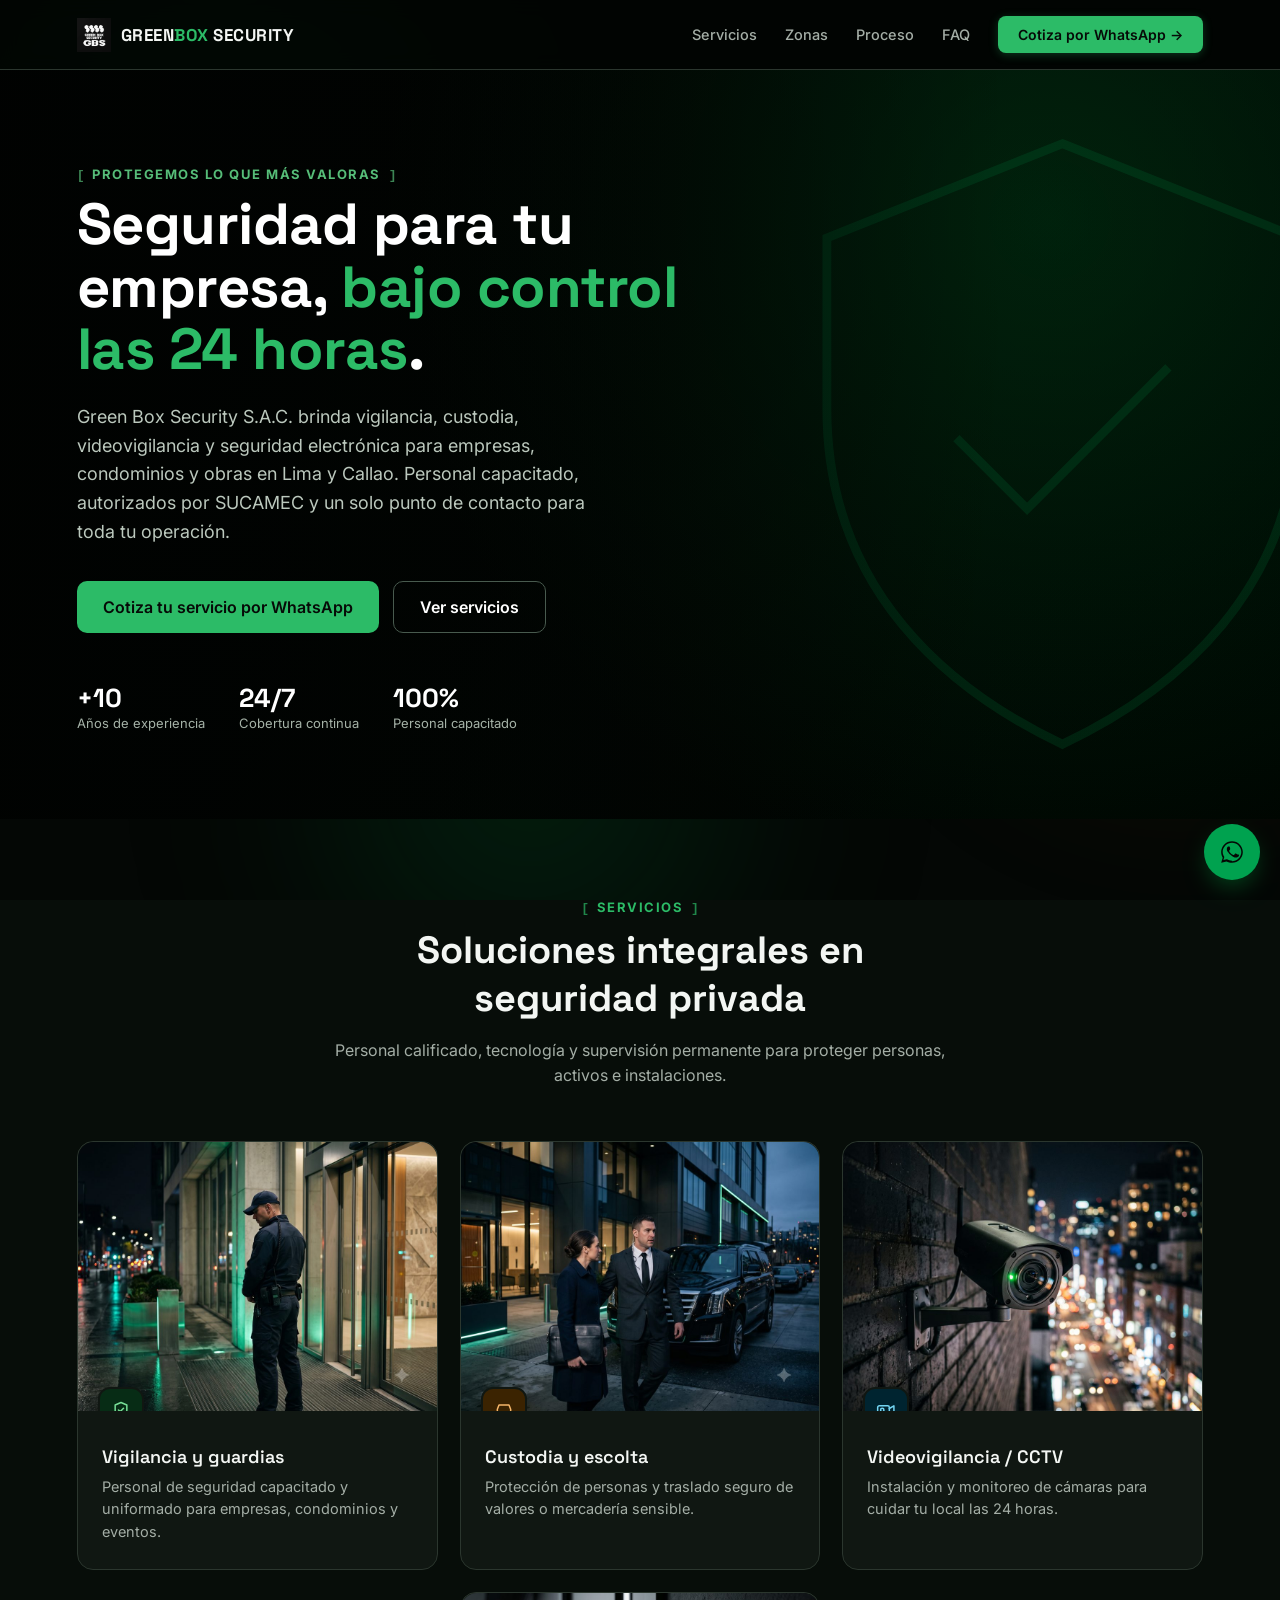
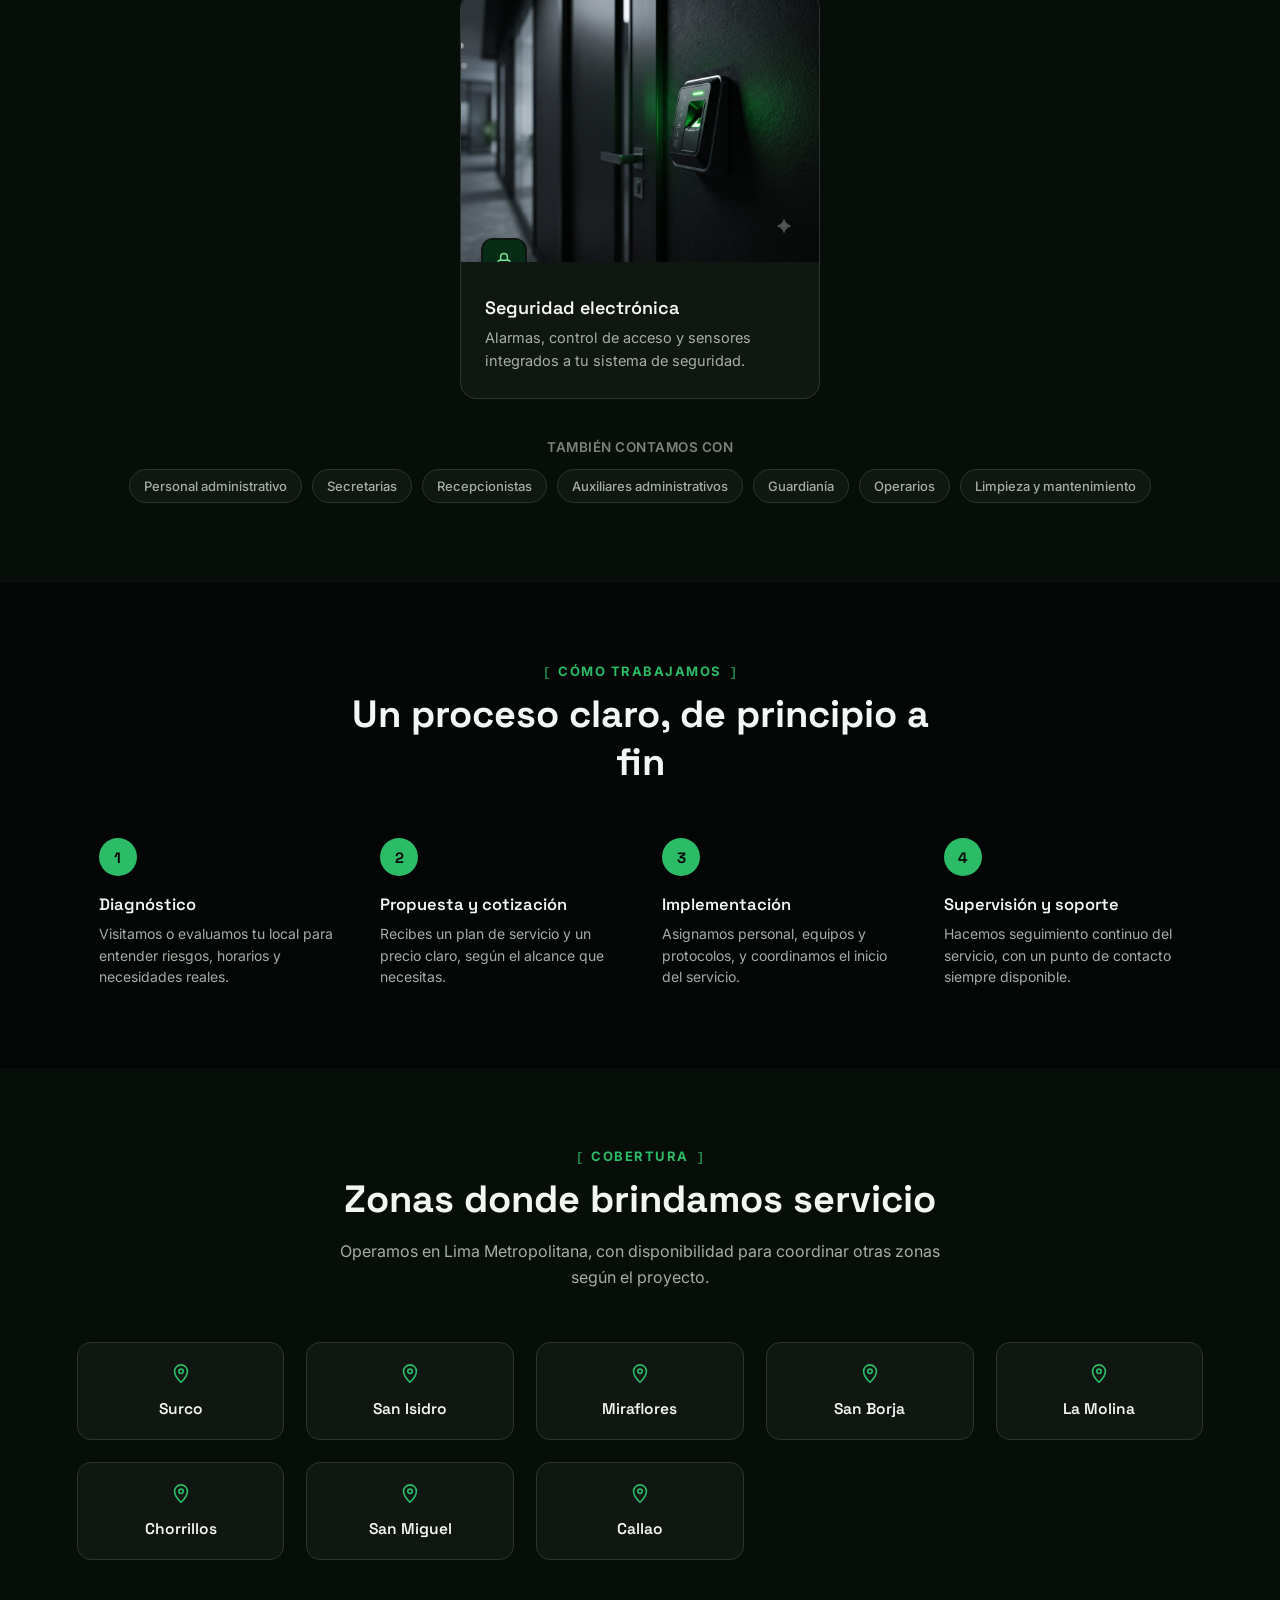
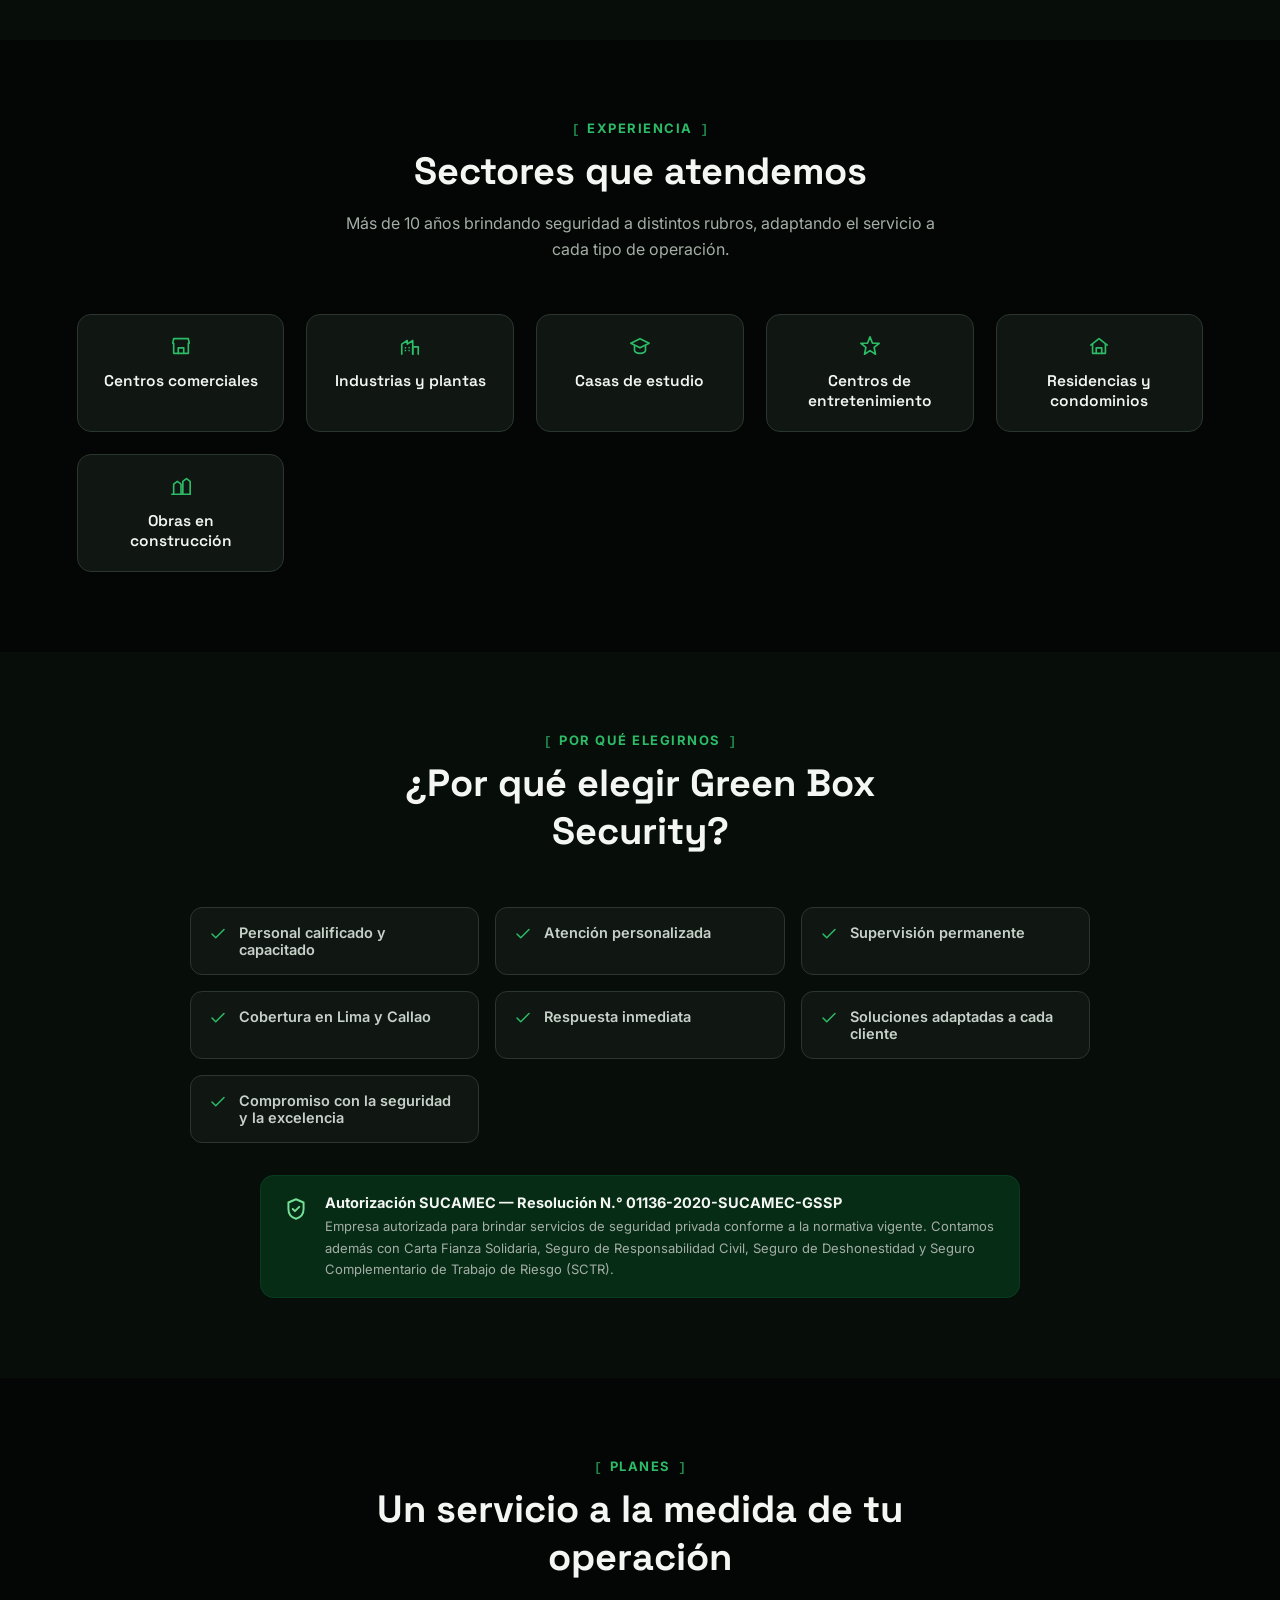
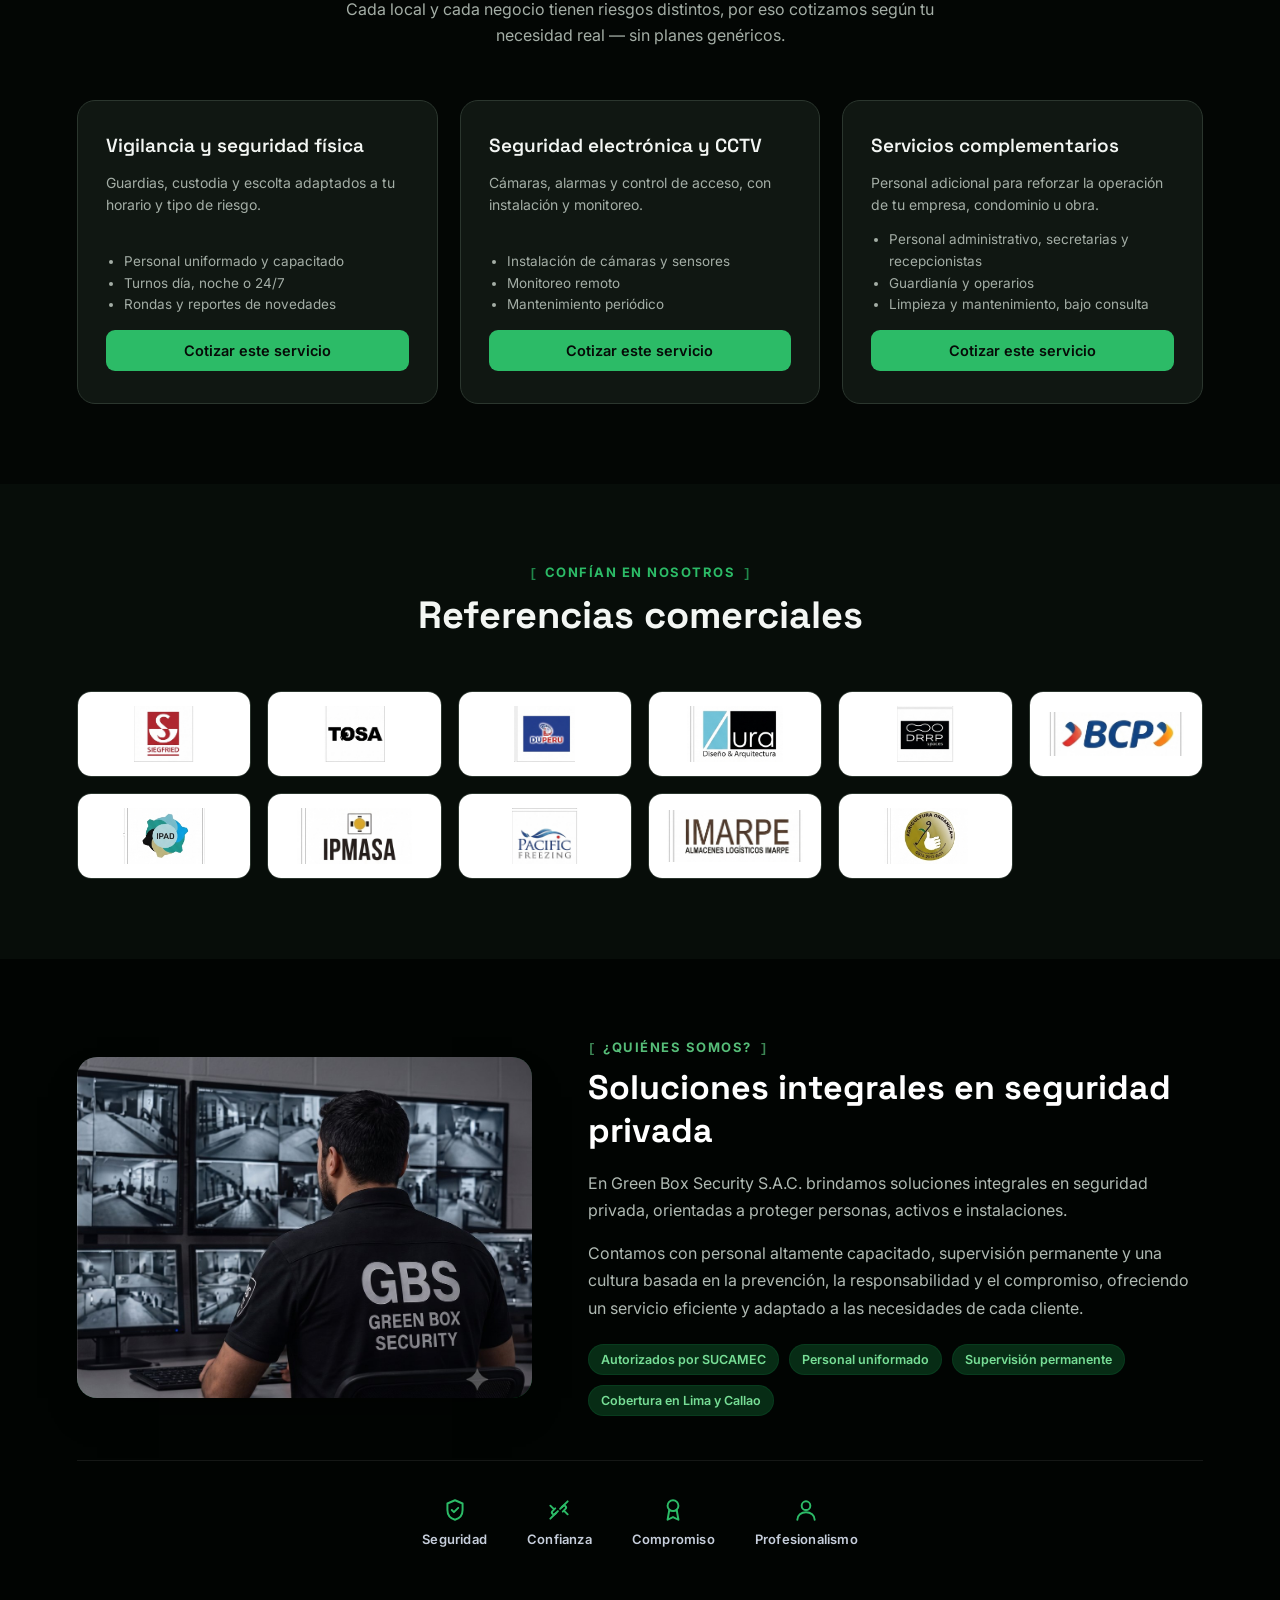
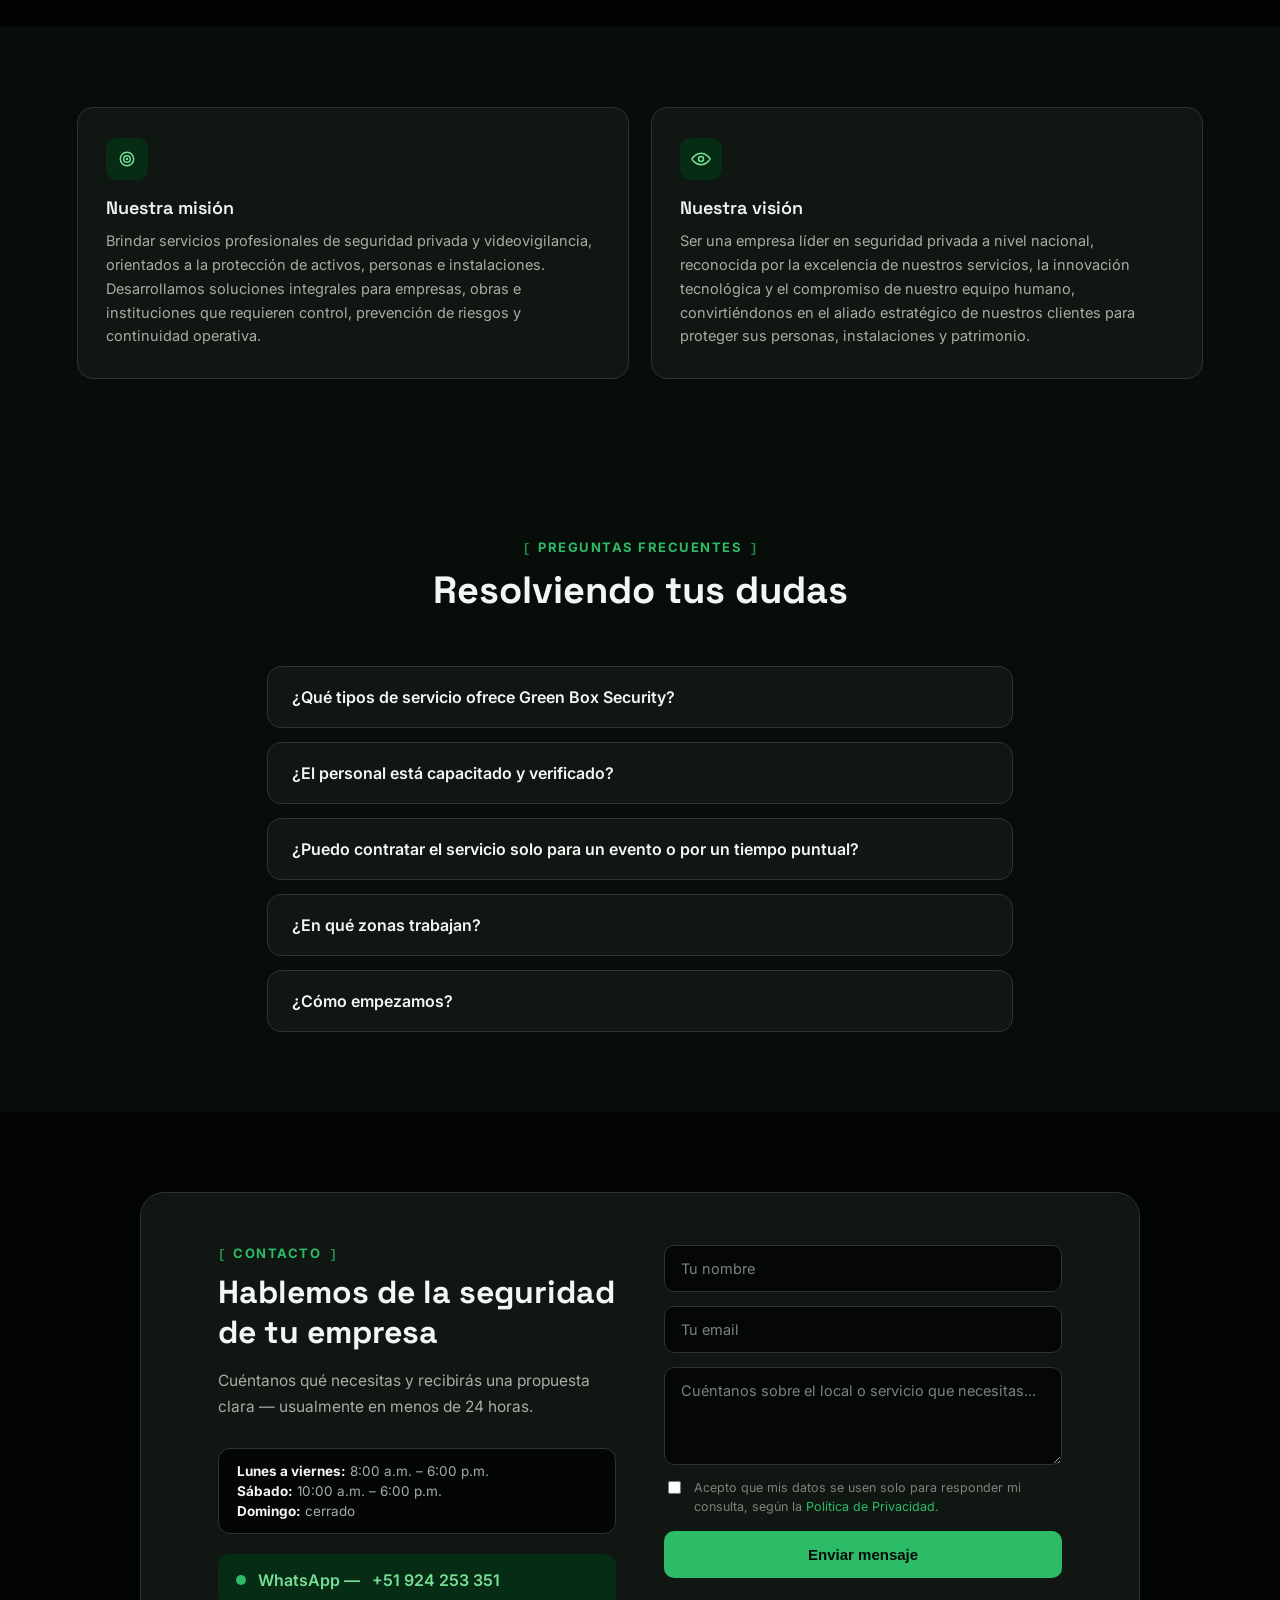
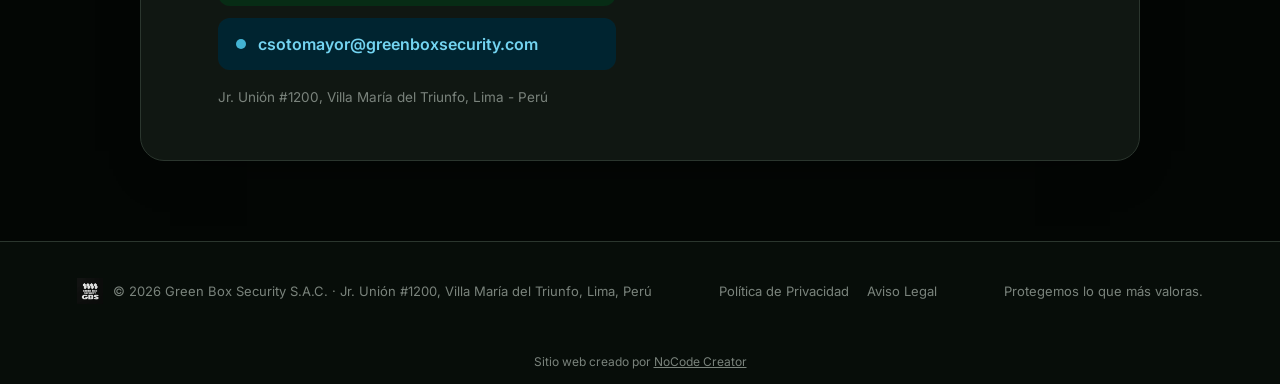
==== commit 1d533367: "Integrar datos legales reales y sectores atendidos del brochure oficial Completa RUC, dirección exac" ====
--- a/index.html
+++ b/index.html
@@ -70,16 +70,16 @@
       </div>
       <div class="hero__stats">
         <div class="stat">
+          <div class="stat__value">+10</div>
+          <div class="stat__label">Años de experiencia</div>
+        </div>
+        <div class="stat">
           <div class="stat__value">24/7</div>
           <div class="stat__label">Cobertura continua</div>
         </div>
         <div class="stat">
           <div class="stat__value">100%</div>
           <div class="stat__label">Personal capacitado</div>
-        </div>
-        <div class="stat">
-          <div class="stat__value">1:1</div>
-          <div class="stat__label">Atención directa</div>
         </div>
       </div>
     </div>
@@ -231,8 +231,45 @@
     </div>
   </section>
 
+  <!-- SECTORES QUE ATENDEMOS -->
+  <section id="sectores" class="section section--alt" data-reveal>
+    <div class="section__inner">
+      <div class="section__head">
+        <div class="eyebrow">Experiencia</div>
+        <h2>Sectores que atendemos</h2>
+        <p>Más de 10 años brindando seguridad a distintos rubros, adaptando el servicio a cada tipo de operación.</p>
+      </div>
+      <div class="grid grid--zones">
+        <div class="card card--zone">
+          <div class="card--zone__icon"><svg viewBox="0 0 24 24" width="22" height="22" fill="none" stroke="currentColor" stroke-width="1.8" stroke-linecap="round" stroke-linejoin="round"><path d="M3 9l1-5h16l1 5"/><path d="M4 9v11h16V9"/><path d="M9 20v-6h6v6"/></svg></div>
+          <h3>Centros comerciales</h3>
+        </div>
+        <div class="card card--zone">
+          <div class="card--zone__icon"><svg viewBox="0 0 24 24" width="22" height="22" fill="none" stroke="currentColor" stroke-width="1.8" stroke-linecap="round" stroke-linejoin="round"><path d="M3 21V10l6-4v4l6-4v15"/><path d="M15 21V13h6v8"/><path d="M7 14h.01M7 17h.01M11 14h.01M11 17h.01"/></svg></div>
+          <h3>Industrias y plantas</h3>
+        </div>
+        <div class="card card--zone">
+          <div class="card--zone__icon"><svg viewBox="0 0 24 24" width="22" height="22" fill="none" stroke="currentColor" stroke-width="1.8" stroke-linecap="round" stroke-linejoin="round"><path d="M2 9l10-5 10 5-10 5-10-5z"/><path d="M6 11.5V17c0 1.5 2.5 3 6 3s6-1.5 6-3v-5.5"/></svg></div>
+          <h3>Casas de estudio</h3>
+        </div>
+        <div class="card card--zone">
+          <div class="card--zone__icon"><svg viewBox="0 0 24 24" width="22" height="22" fill="none" stroke="currentColor" stroke-width="1.8" stroke-linecap="round" stroke-linejoin="round"><path d="M12 2l2.6 6.8L22 9l-5.5 4.6L18 21l-6-4-6 4 1.5-7.4L2 9l7.4-.2L12 2z"/></svg></div>
+          <h3>Centros de entretenimiento</h3>
+        </div>
+        <div class="card card--zone">
+          <div class="card--zone__icon"><svg viewBox="0 0 24 24" width="22" height="22" fill="none" stroke="currentColor" stroke-width="1.8" stroke-linecap="round" stroke-linejoin="round"><path d="M3 11l9-7 9 7"/><path d="M5 10v10h14V10"/><path d="M9 20v-6h6v6"/></svg></div>
+          <h3>Residencias y condominios</h3>
+        </div>
+        <div class="card card--zone">
+          <div class="card--zone__icon"><svg viewBox="0 0 24 24" width="22" height="22" fill="none" stroke="currentColor" stroke-width="1.8" stroke-linecap="round" stroke-linejoin="round"><path d="M2 21h20"/><path d="M4 21V10l4-3 4 3v11"/><path d="M14 21V7l4-3 4 3v14"/></svg></div>
+          <h3>Obras en construcción</h3>
+        </div>
+      </div>
+    </div>
+  </section>
+
   <!-- POR QUÉ ELEGIRNOS -->
-  <section id="por-que-elegirnos" class="section section--alt" data-reveal>
+  <section id="por-que-elegirnos" class="section" data-reveal>
     <div class="section__inner">
       <div class="section__head">
         <div class="eyebrow">Por qué elegirnos</div>
@@ -272,14 +309,14 @@
         <svg viewBox="0 0 24 24" width="26" height="26" fill="none" stroke="currentColor" stroke-width="1.8" stroke-linecap="round" stroke-linejoin="round"><path d="M12 3l7 3v6c0 5-3.5 8-7 9-3.5-1-7-4-7-9V6l7-3z"/><path d="M9 12l2 2 4-4"/></svg>
         <div>
           <strong>Autorización SUCAMEC — Resolución N.° 01136-2020-SUCAMEC-GSSP</strong>
-          <span>Empresa autorizada para brindar servicios de seguridad privada conforme a la normativa vigente.</span>
+          <span>Empresa autorizada para brindar servicios de seguridad privada conforme a la normativa vigente. Contamos además con Carta Fianza Solidaria, Seguro de Responsabilidad Civil, Seguro de Deshonestidad y Seguro Complementario de Trabajo de Riesgo (SCTR).</span>
         </div>
       </div>
     </div>
   </section>
 
   <!-- PLANES / COTIZACIÓN -->
-  <section id="precios" class="section" data-reveal>
+  <section id="precios" class="section section--alt" data-reveal>
     <div class="section__inner">
       <div class="section__head">
         <div class="eyebrow">Planes</div>
@@ -322,7 +359,7 @@
   </section>
 
   <!-- REFERENCIAS COMERCIALES -->
-  <section id="referencias" class="section section--alt" data-reveal>
+  <section id="referencias" class="section" data-reveal>
     <div class="section__inner">
       <div class="section__head">
         <div class="eyebrow">Confían en nosotros</div>
@@ -475,7 +512,7 @@
           <span class="contact-link__dot contact-link__dot--blue"></span>
           <span class="js-mail-display">csotomayor@greenboxsecurity.com</span>
         </a>
-        <p style="font-size:13.5px;color:var(--text-muted);margin:16px 0 0;">Villa María del Triunfo, Lima - Perú</p>
+        <p style="font-size:13.5px;color:var(--text-muted);margin:16px 0 0;">Jr. Unión #1200, Villa María del Triunfo, Lima - Perú</p>
       </div>
       <form class="contact-form" id="contactForm">
         <input type="text" placeholder="Tu nombre" required>
@@ -495,7 +532,7 @@
   <footer class="footer">
     <div class="footer__brand">
       <img src="assets/logo.jpg" alt="GreenBox Security" class="footer__logo">
-      <span>© 2026 Green Box Security S.A.C. · Villa María del Triunfo, Lima, Perú</span>
+      <span>© 2026 Green Box Security S.A.C. · Jr. Unión #1200, Villa María del Triunfo, Lima, Perú</span>
     </div>
     <div class="footer__links">
       <a href="privacidad.html">Política de Privacidad</a>
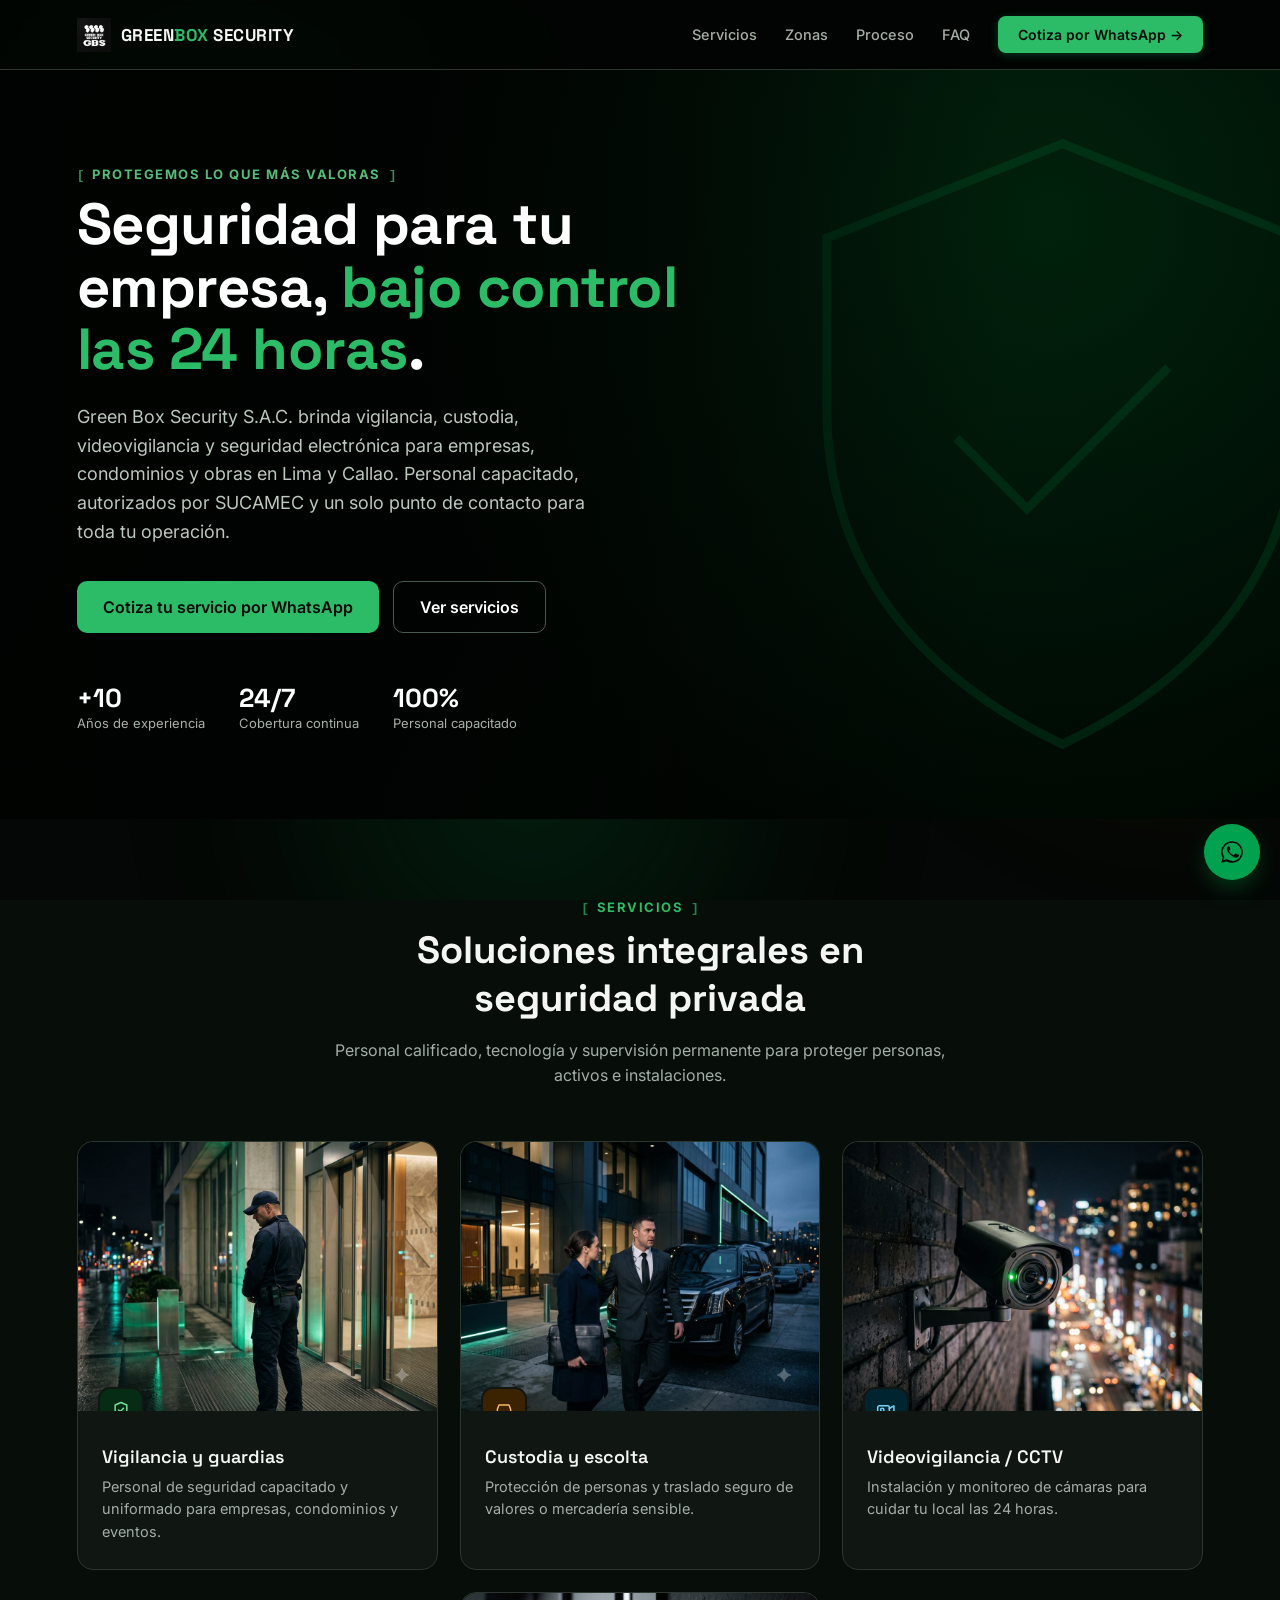
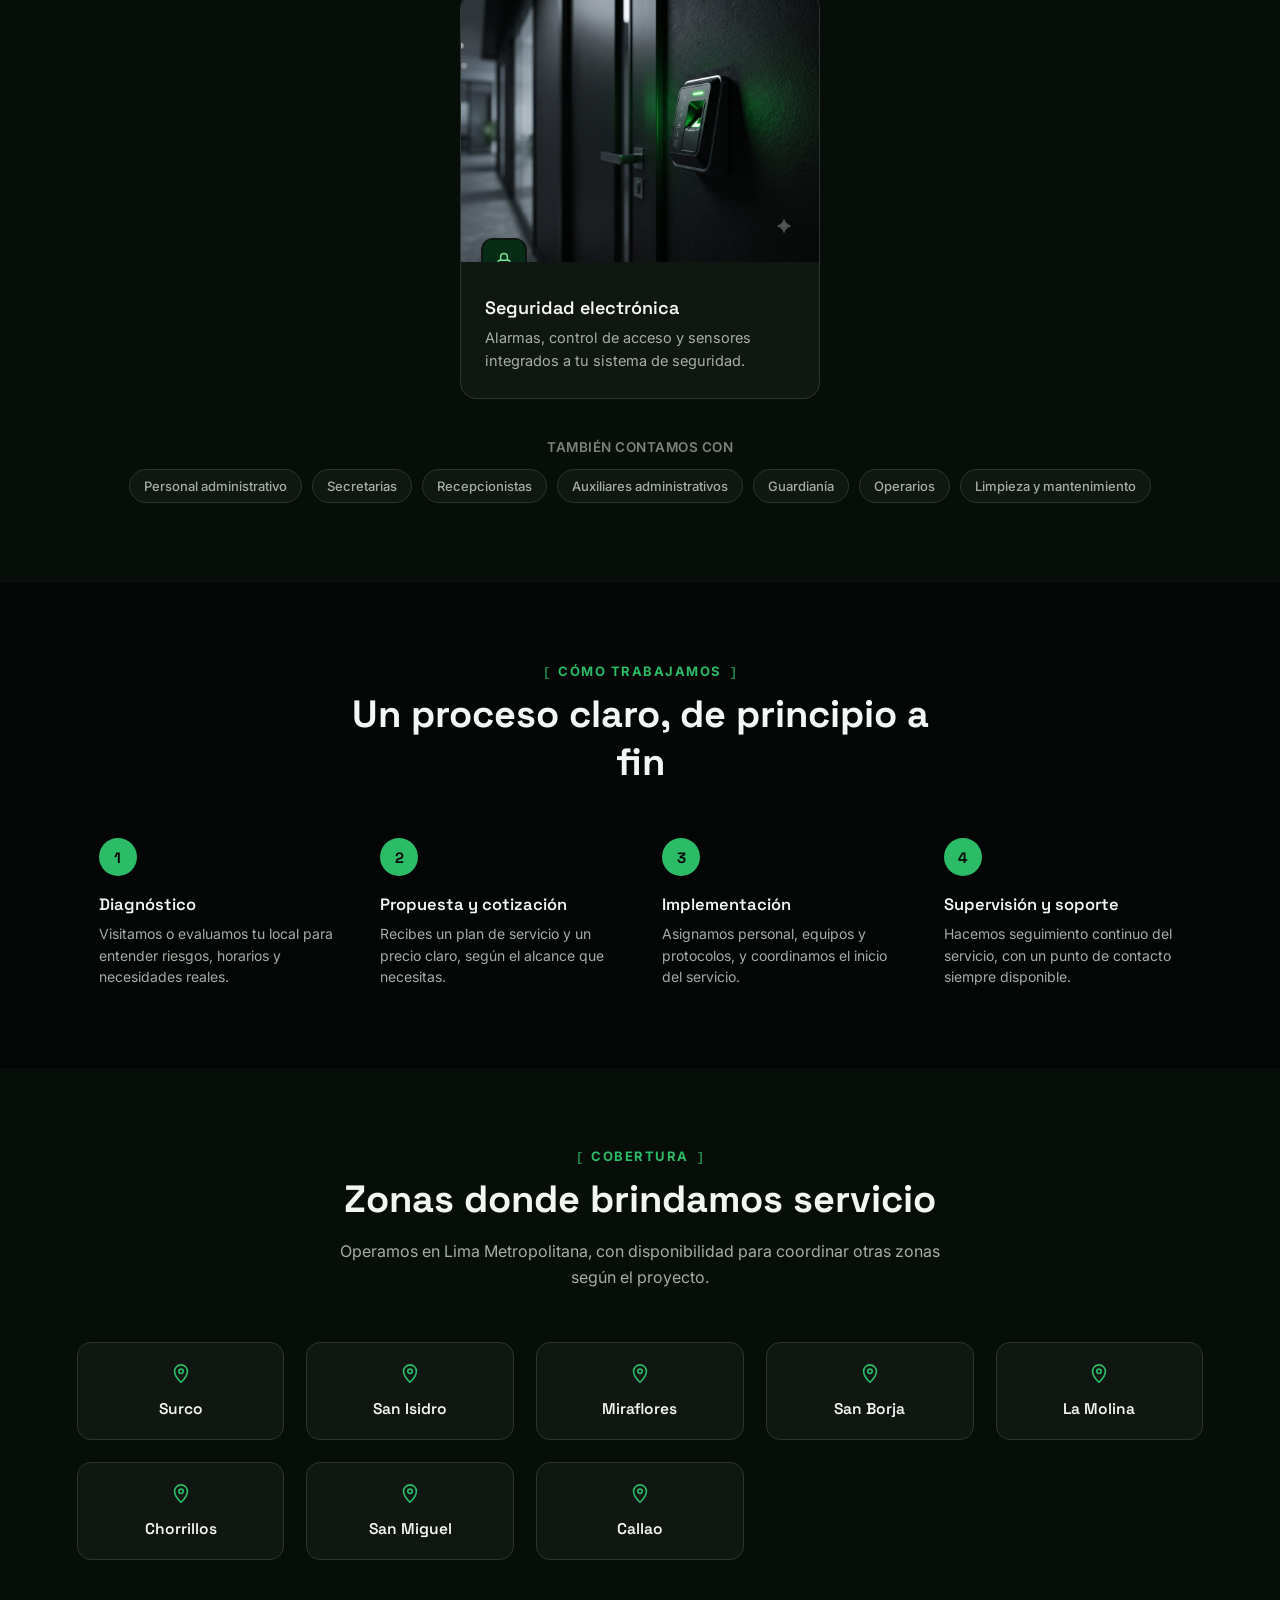
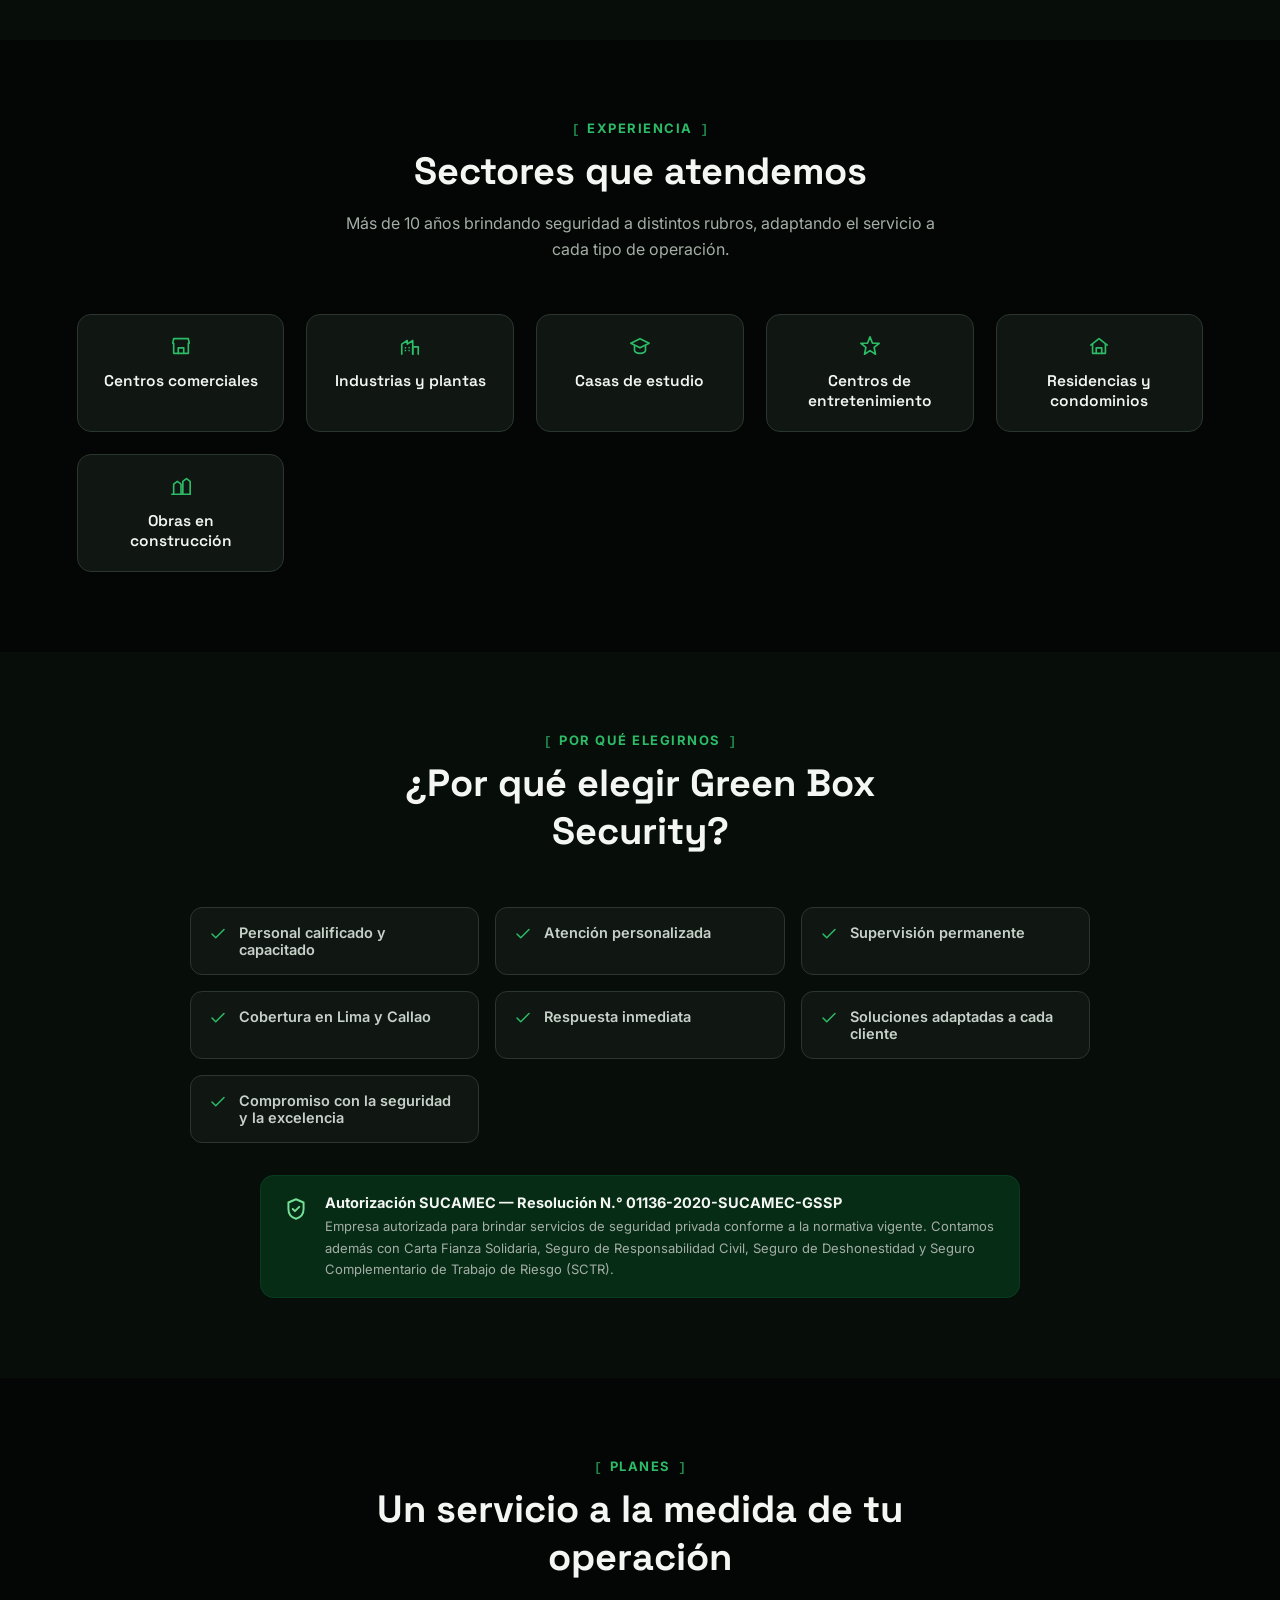
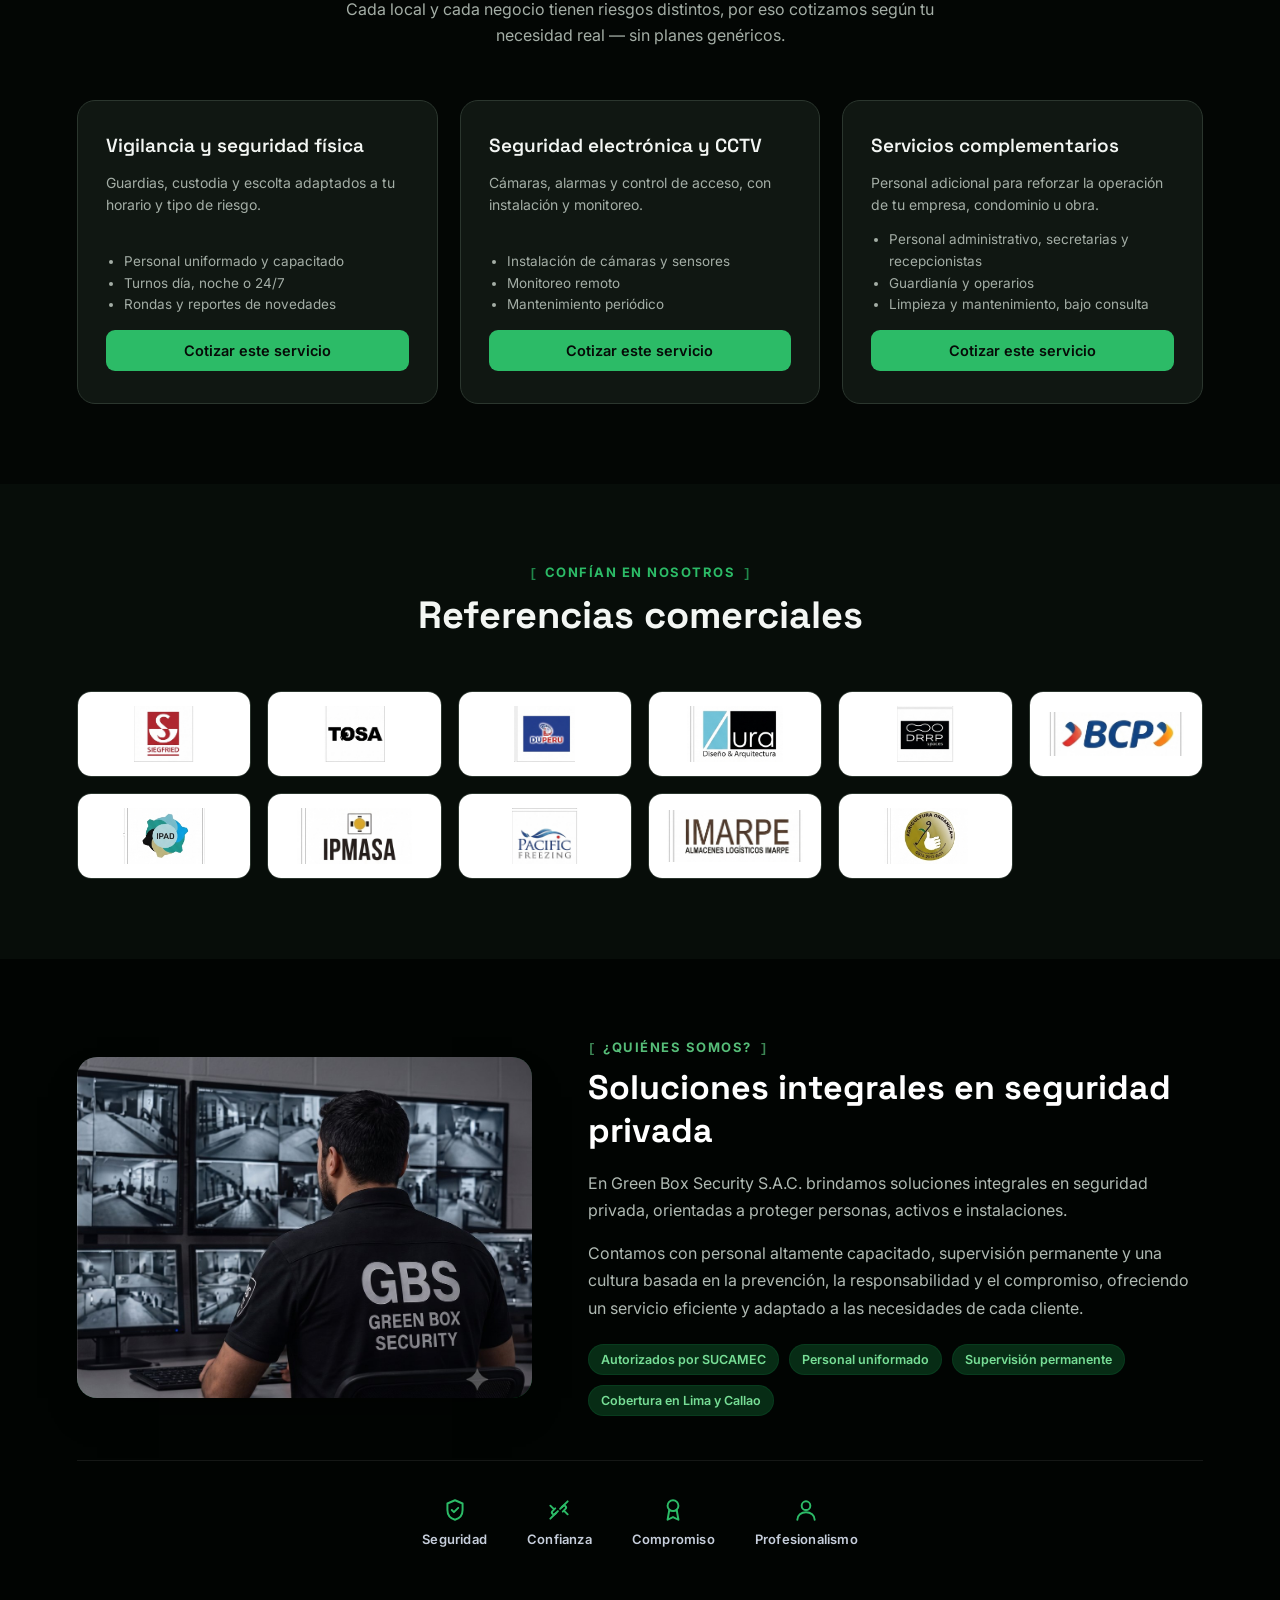
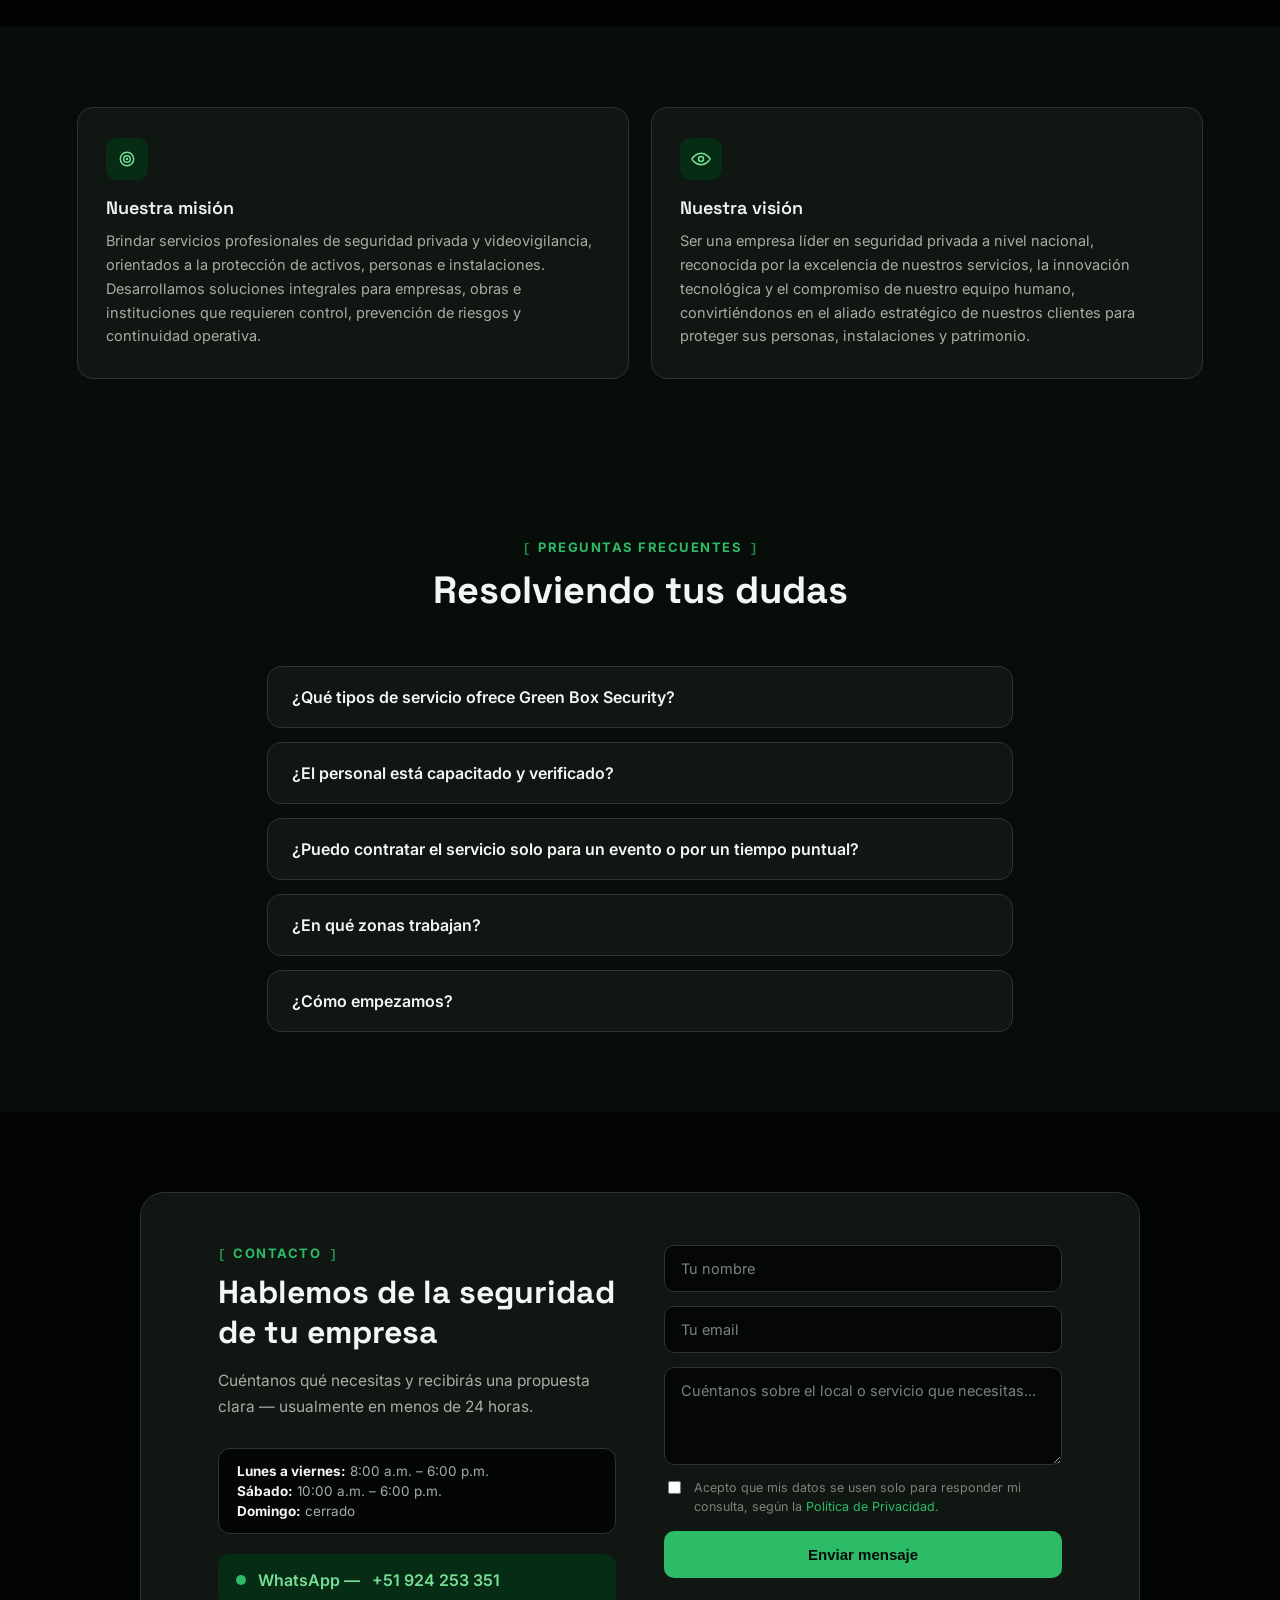
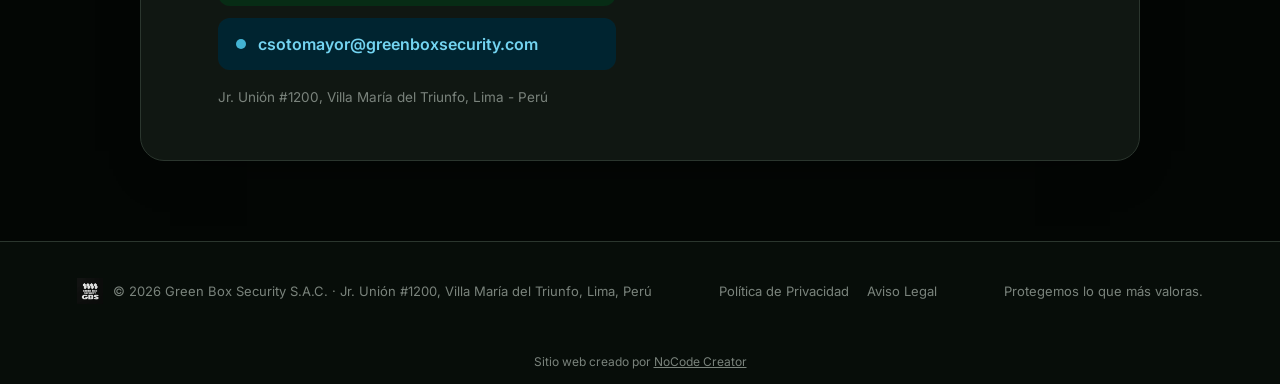
==== commit cd58dec9: "Enlazar crédito de NoCode Creator a nocodecreatoria.com" ====
--- a/index.html
+++ b/index.html
@@ -540,7 +540,7 @@
     </div>
     <div class="footer__tag">Protegemos lo que más valoras.</div>
   </footer>
-  <div class="credit-bar">Sitio web creado por <a href="https://wa.me/51908844210" target="_blank" rel="noopener">NoCode Creator</a></div>
+  <div class="credit-bar">Sitio web creado por <a href="https://nocodecreatoria.com/" target="_blank" rel="noopener">NoCode Creator</a></div>
 
 <script src="js/main.js"></script>
 </body>
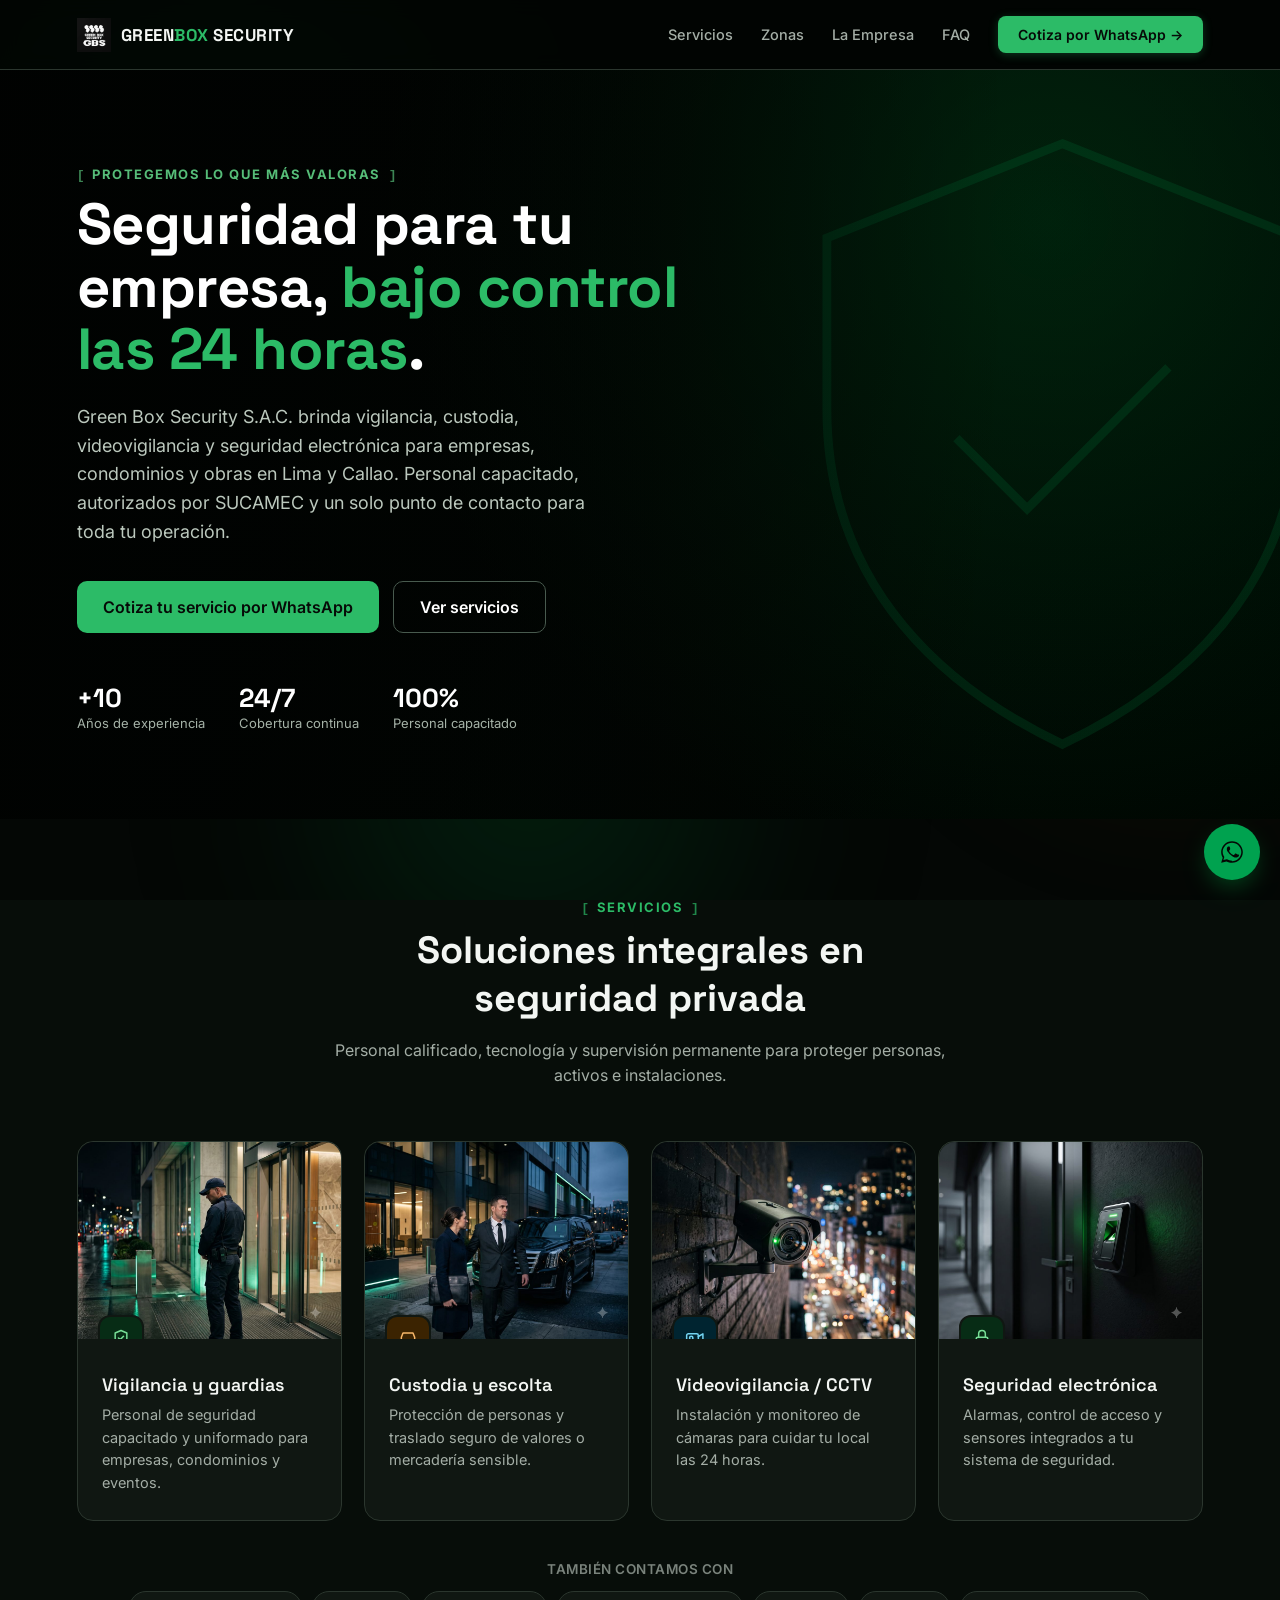
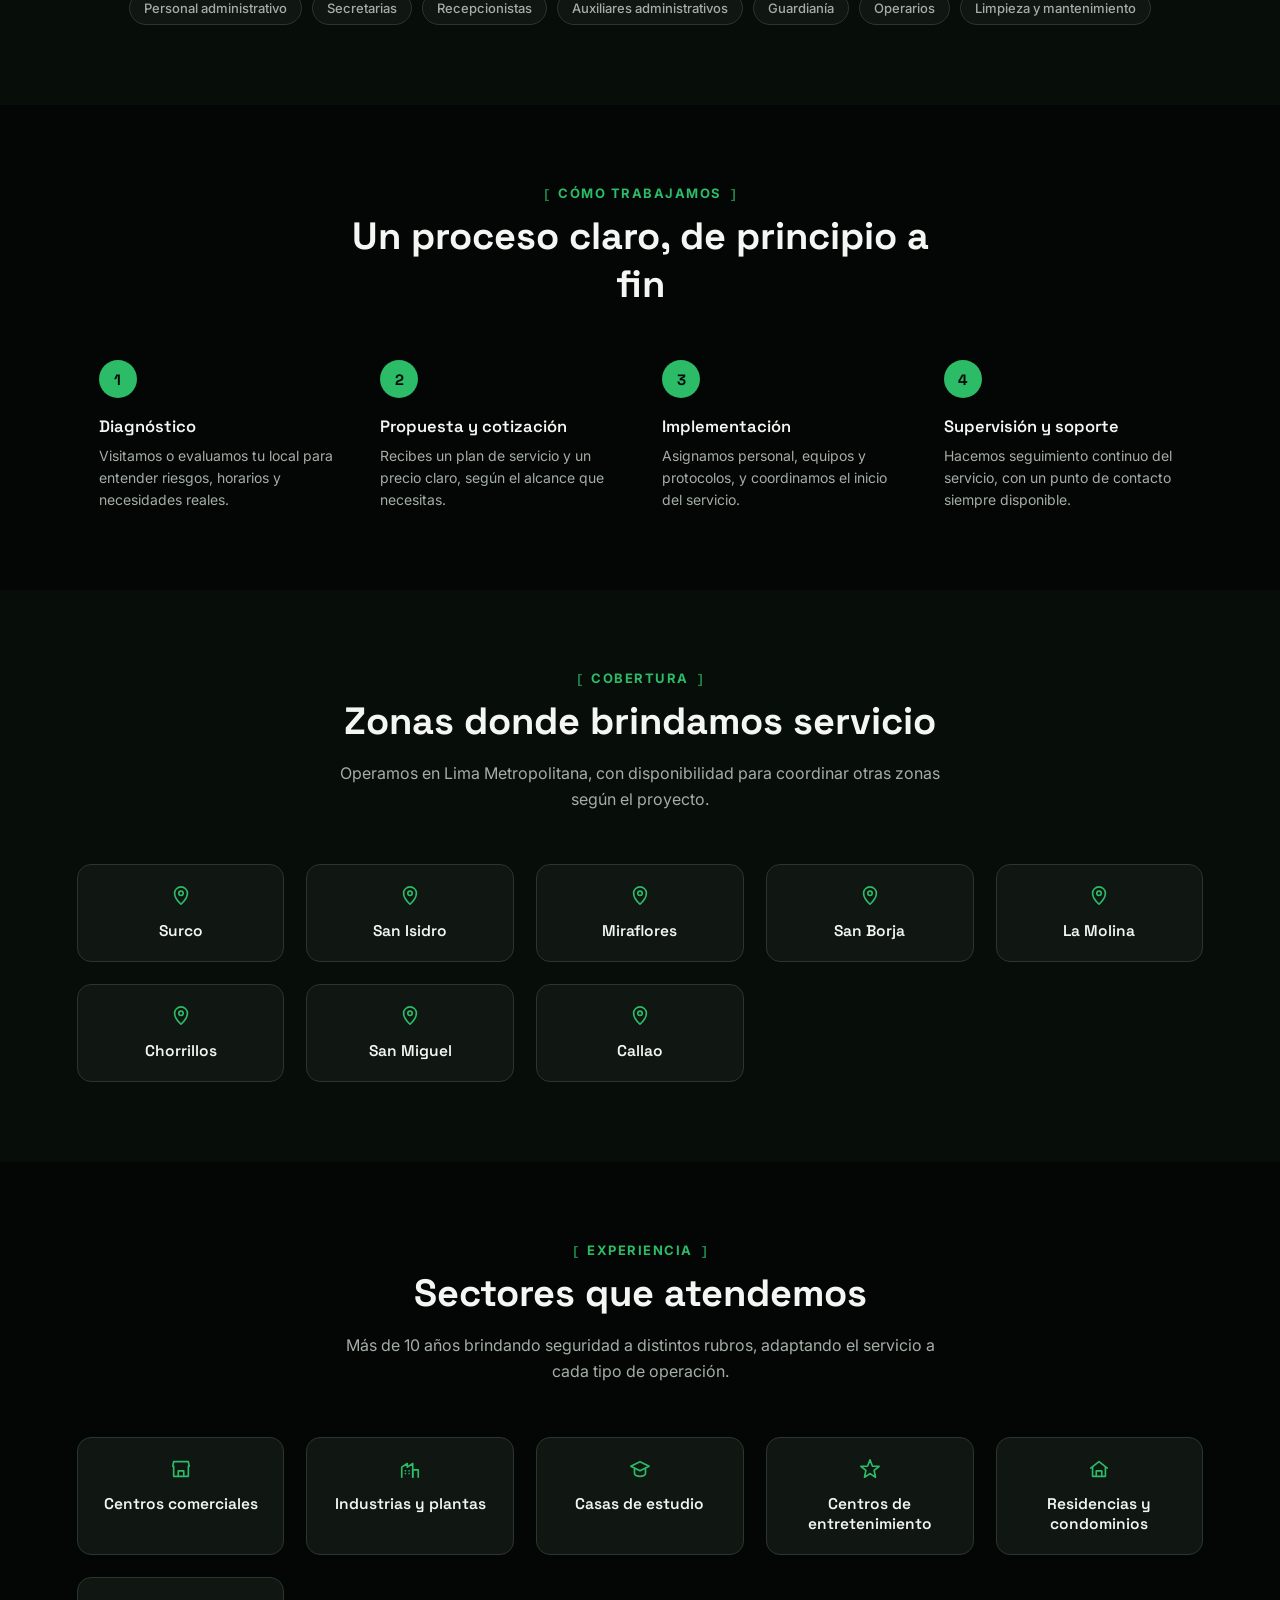
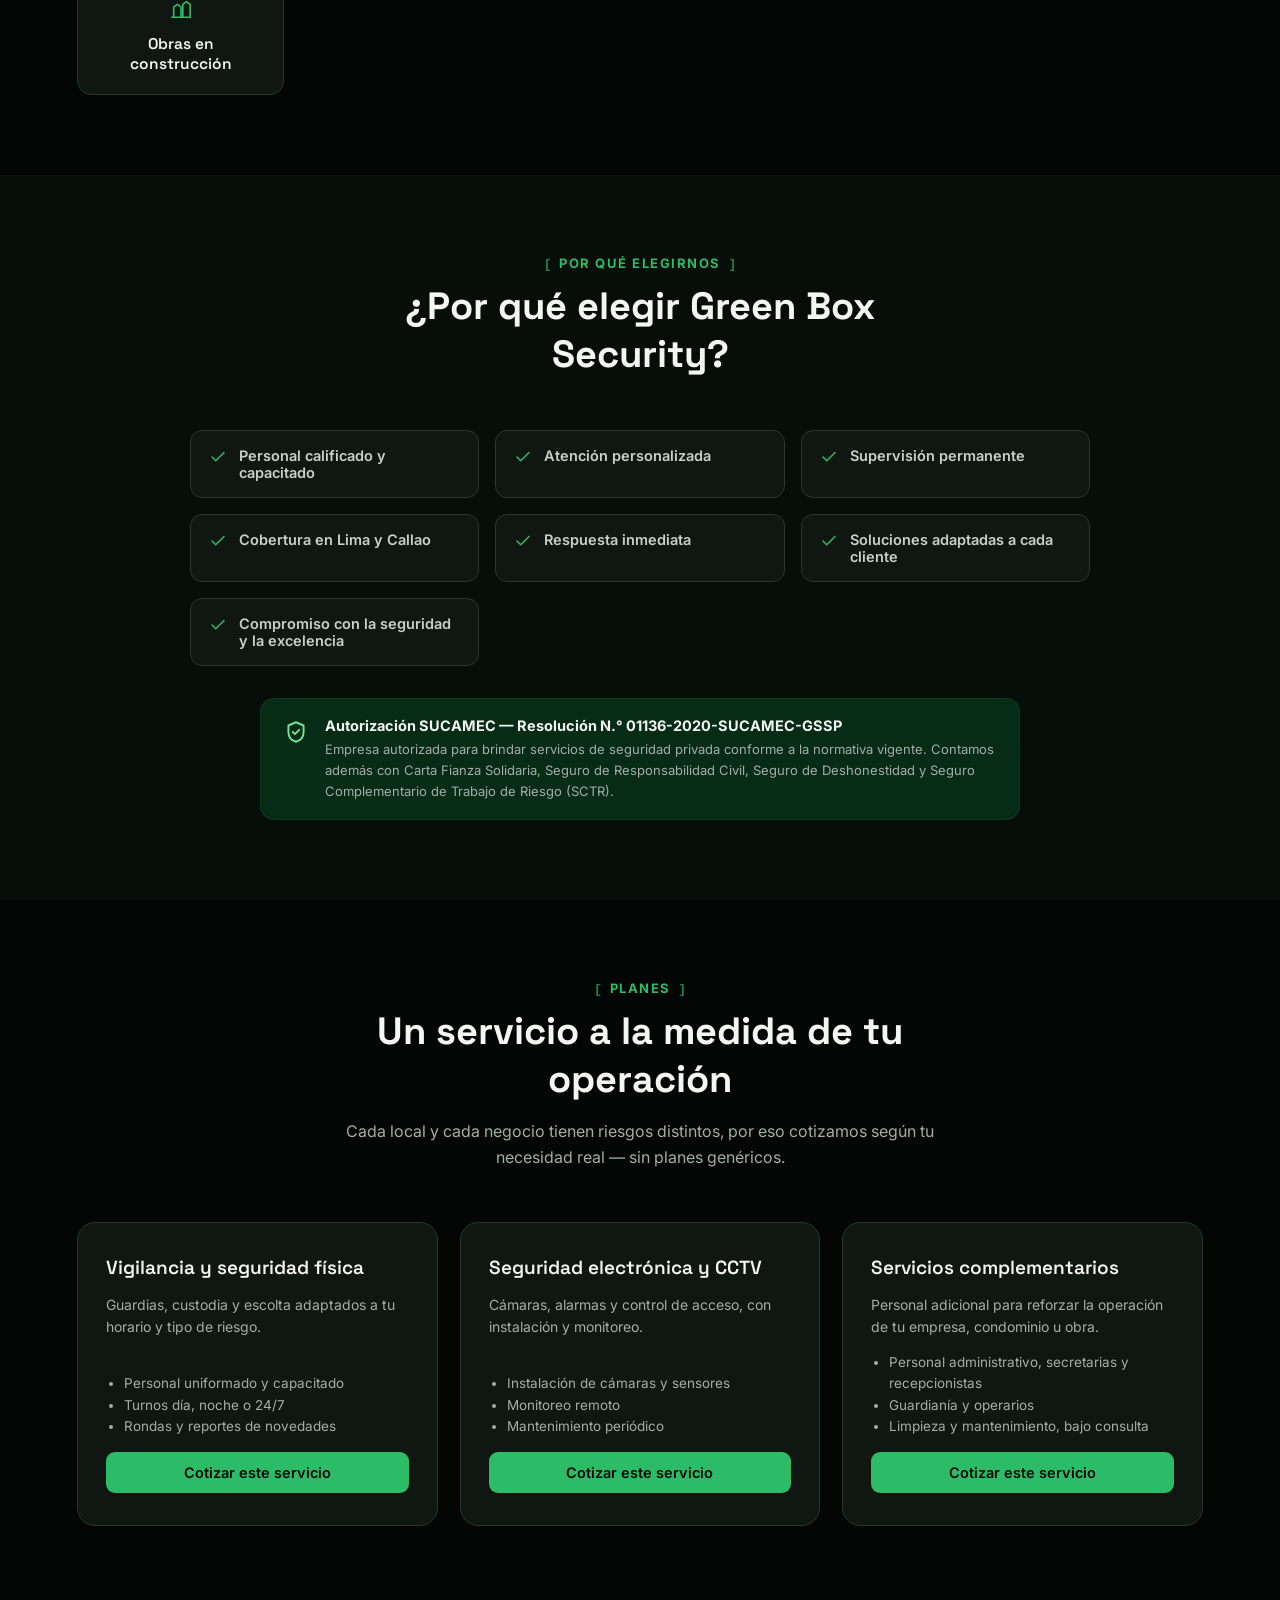
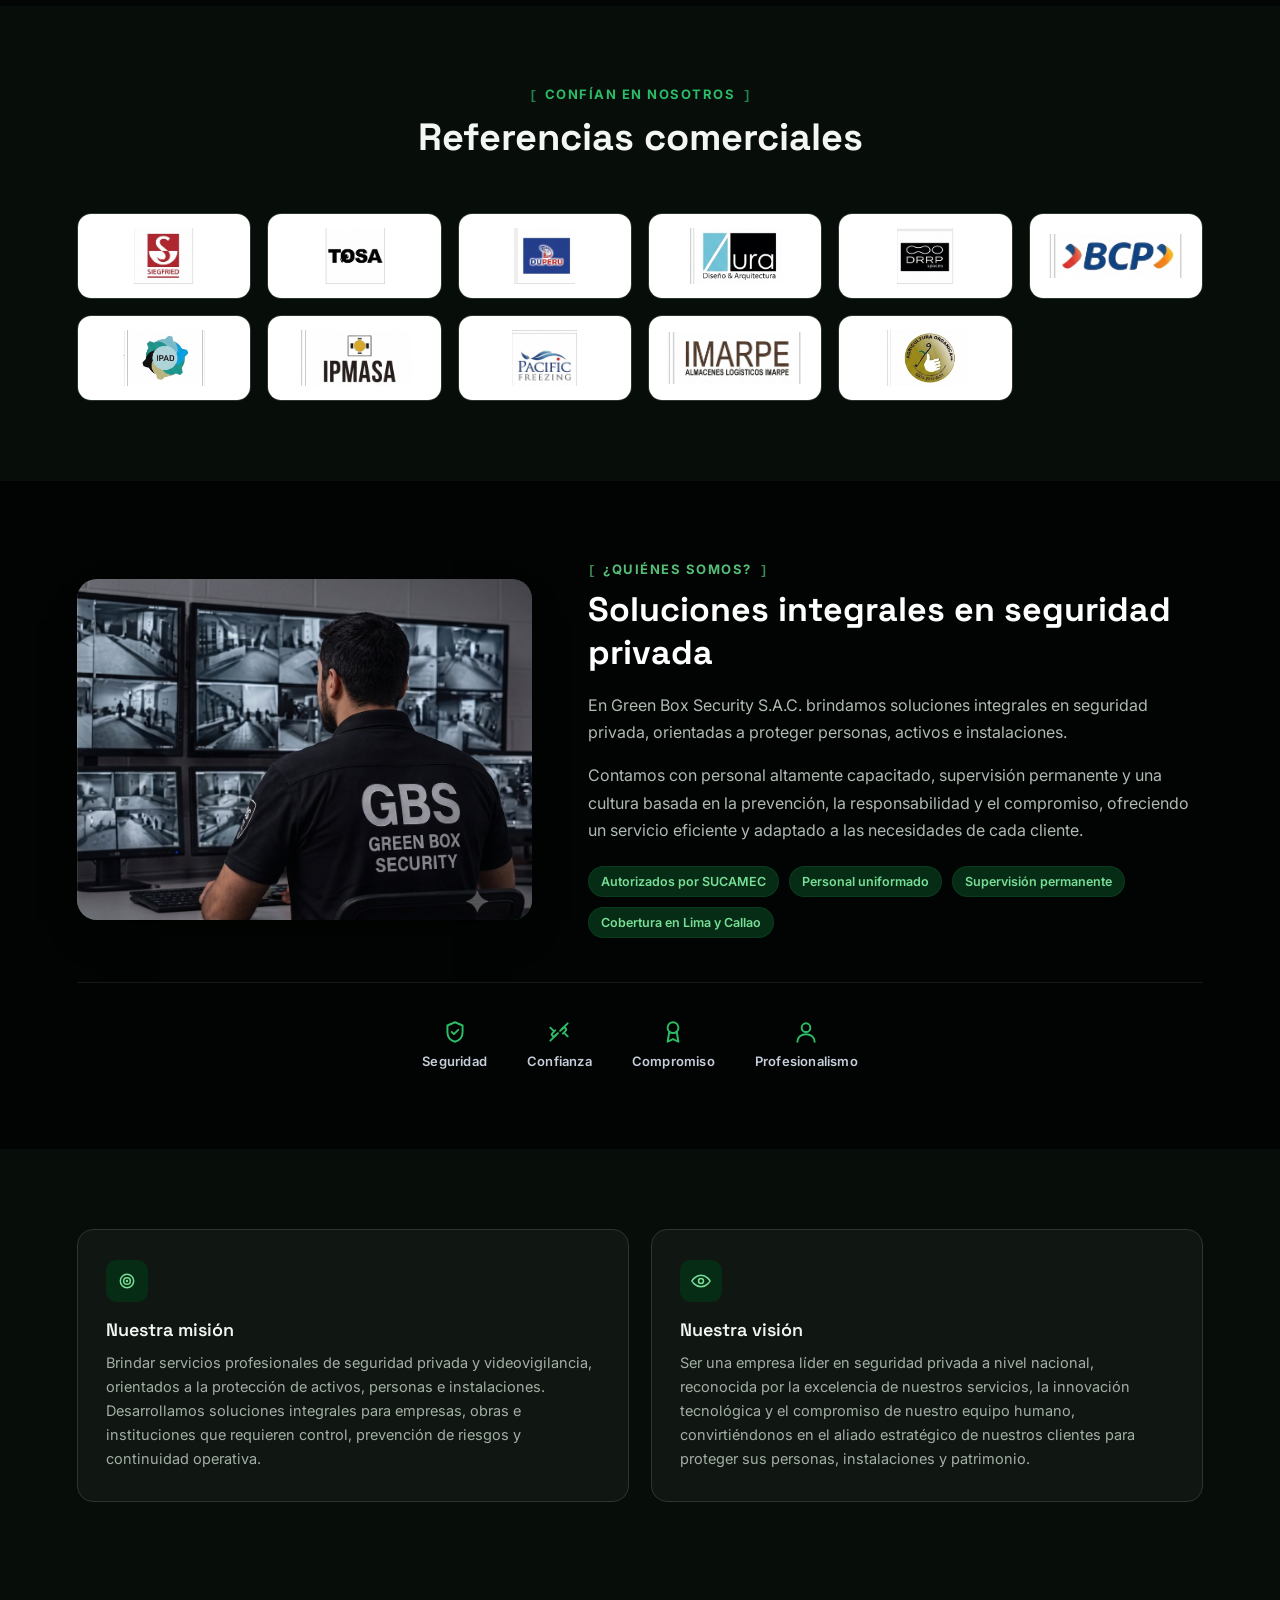
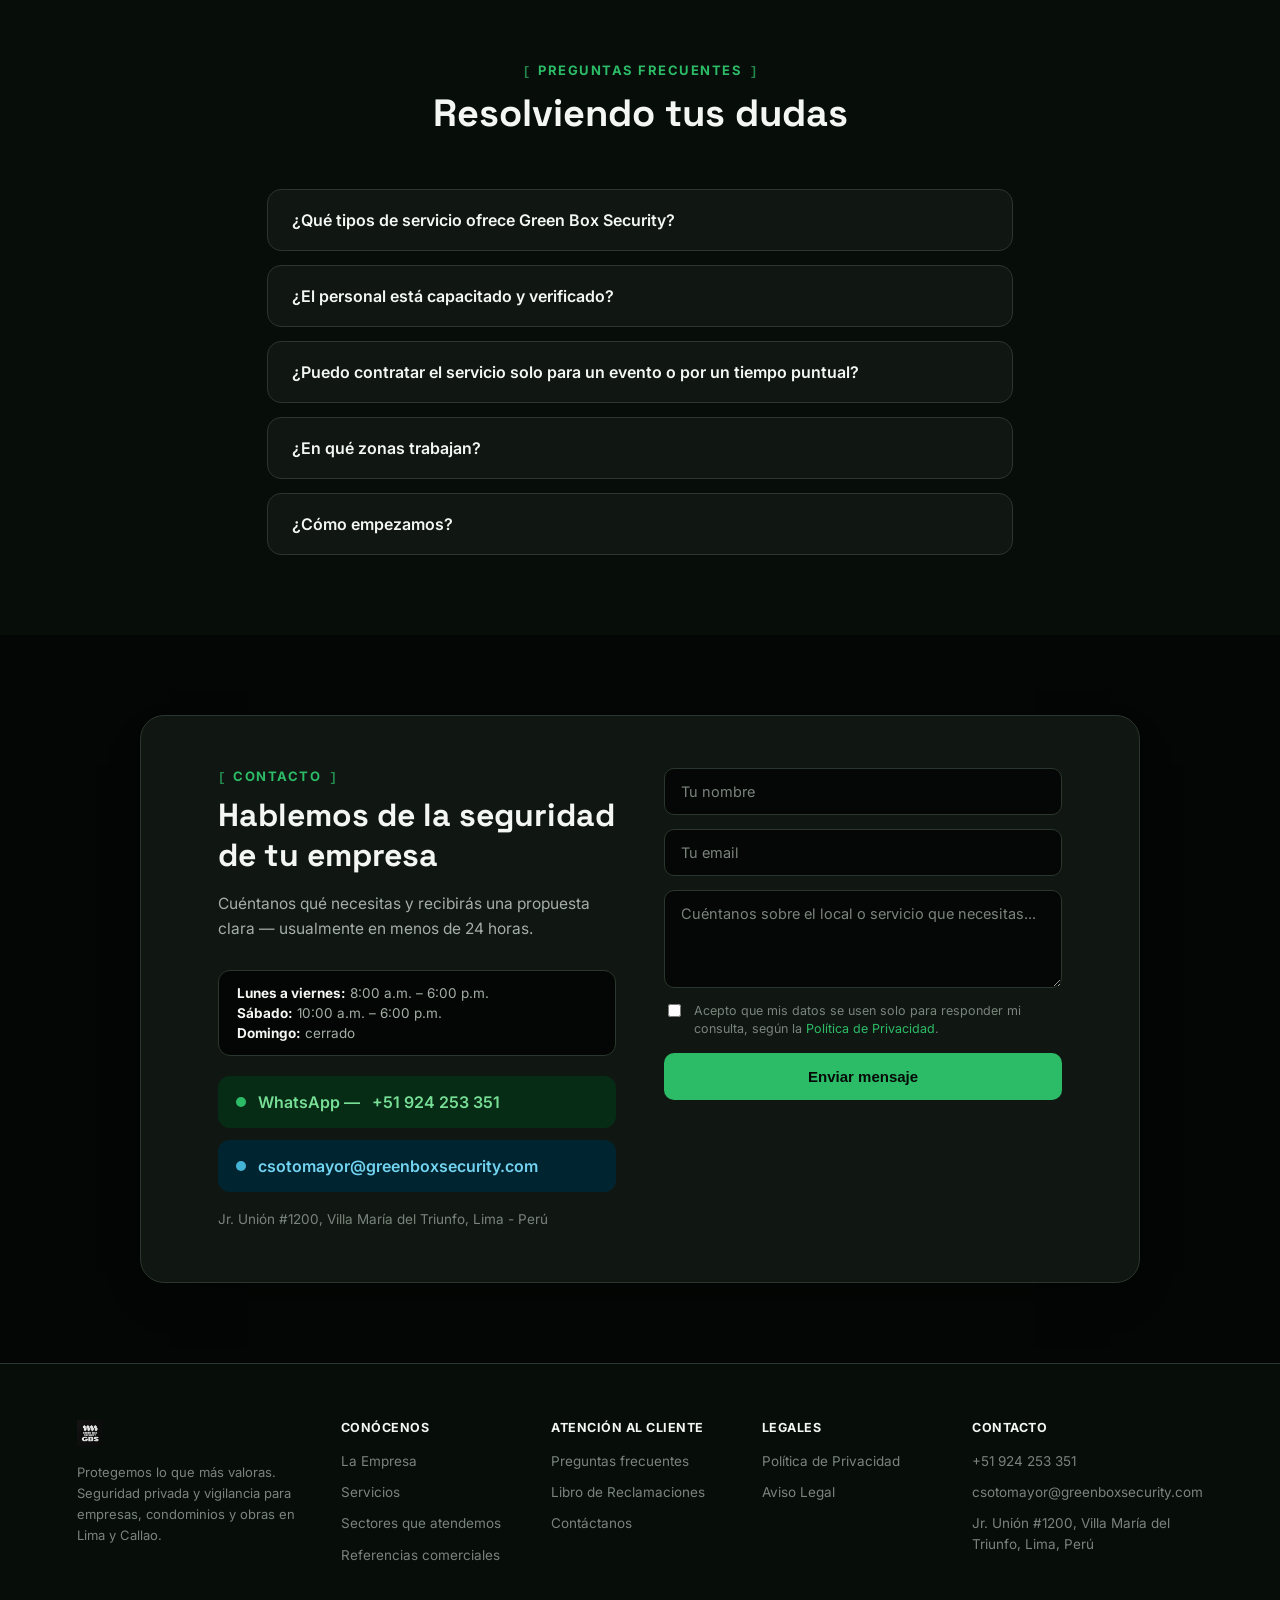
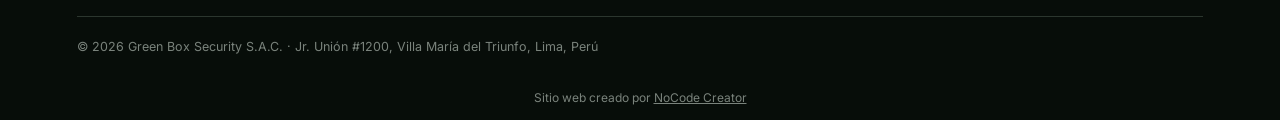
==== commit 0764c55d: "Rediseñar footer en columnas, agregar página institucional y Libro de Reclamaciones Footer con colum" ====
--- a/index.html
+++ b/index.html
@@ -30,7 +30,7 @@
     <nav class="nav__links">
       <a href="#servicios">Servicios</a>
       <a href="#zonas">Zonas</a>
-      <a href="#proceso">Proceso</a>
+      <a href="empresa.html">La Empresa</a>
       <a href="#faq">FAQ</a>
       <a href="#" class="btn btn--nav js-wa-link" target="_blank" rel="noopener">Cotiza por WhatsApp →</a>
     </nav>
@@ -44,6 +44,7 @@
     <a href="#servicios">Servicios</a>
     <a href="#zonas">Zonas</a>
     <a href="#proceso">Proceso</a>
+    <a href="empresa.html">La Empresa</a>
     <a href="#faq">FAQ</a>
     <a href="#contacto">Contacto</a>
   </div>
@@ -530,15 +531,39 @@
 
   <!-- FOOTER -->
   <footer class="footer">
-    <div class="footer__brand">
-      <img src="assets/logo.jpg" alt="GreenBox Security" class="footer__logo">
-      <span>© 2026 Green Box Security S.A.C. · Jr. Unión #1200, Villa María del Triunfo, Lima, Perú</span>
-    </div>
-    <div class="footer__links">
-      <a href="privacidad.html">Política de Privacidad</a>
-      <a href="aviso-legal.html">Aviso Legal</a>
-    </div>
-    <div class="footer__tag">Protegemos lo que más valoras.</div>
+    <div class="footer__grid">
+      <div class="footer__col footer__col--brand">
+        <a href="#top" class="footer__brand">
+          <img src="assets/logo.jpg" alt="GreenBox Security" class="footer__logo">
+        </a>
+        <p>Protegemos lo que más valoras. Seguridad privada y vigilancia para empresas, condominios y obras en Lima y Callao.</p>
+      </div>
+      <div class="footer__col">
+        <h4>Conócenos</h4>
+        <a href="empresa.html">La Empresa</a>
+        <a href="#servicios">Servicios</a>
+        <a href="#sectores">Sectores que atendemos</a>
+        <a href="#referencias">Referencias comerciales</a>
+      </div>
+      <div class="footer__col">
+        <h4>Atención al cliente</h4>
+        <a href="#faq">Preguntas frecuentes</a>
+        <a href="libro-reclamaciones.html">Libro de Reclamaciones</a>
+        <a href="#contacto">Contáctanos</a>
+      </div>
+      <div class="footer__col">
+        <h4>Legales</h4>
+        <a href="privacidad.html">Política de Privacidad</a>
+        <a href="aviso-legal.html">Aviso Legal</a>
+      </div>
+      <div class="footer__col">
+        <h4>Contacto</h4>
+        <a href="https://wa.me/51924253351" target="_blank" rel="noopener">+51 924 253 351</a>
+        <a href="mailto:csotomayor@greenboxsecurity.com">csotomayor@greenboxsecurity.com</a>
+        <span>Jr. Unión #1200, Villa María del Triunfo, Lima, Perú</span>
+      </div>
+    </div>
+    <div class="footer__bottom">© 2026 Green Box Security S.A.C. · Jr. Unión #1200, Villa María del Triunfo, Lima, Perú</div>
   </footer>
   <div class="credit-bar">Sitio web creado por <a href="https://nocodecreatoria.com/" target="_blank" rel="noopener">NoCode Creator</a></div>
 
--- a/css/style.css
+++ b/css/style.css
@@ -396,7 +396,10 @@
   flex-wrap: wrap;
   justify-content: center;
 }
-.grid--services .card--service { flex: 1 1 270px; max-width: calc(33.333% - 15px); }
+.grid--services .card--service { flex: 1 1 260px; max-width: calc(25% - 16.5px); }
+@media (max-width: 1100px) {
+  .grid--services .card--service { max-width: calc(33.333% - 15px); }
+}
 @media (max-width: 860px) {
   .grid--services .card--service { max-width: calc(50% - 11px); }
 }
@@ -714,18 +717,37 @@
 .contact-form__consent a { color: var(--green); }
 
 /* ---------- Footer ---------- */
-.footer {
-  padding: 36px 6vw;
-  display: flex; align-items: center; justify-content: space-between;
-  flex-wrap: wrap; gap: 14px;
-  border-top: 1px solid var(--border);
-}
-.footer__brand { display: flex; align-items: center; gap: 10px; }
+.footer { padding: 56px 6vw 0; border-top: 1px solid var(--border); }
+.footer__grid {
+  max-width: 1280px; margin: 0 auto;
+  display: grid; grid-template-columns: 1.3fr repeat(4, 1fr);
+  gap: 32px;
+  padding-bottom: 40px;
+}
+.footer__brand { display: flex; align-items: center; gap: 10px; margin-bottom: 14px; }
 .footer__logo { height: 26px; width: auto; opacity: 0.9; }
-.footer__brand span, .footer__tag { font-size: 13px; color: var(--text-muted); }
-.footer__links { display: flex; gap: 18px; }
-.footer__links a { font-size: 13px; color: var(--text-muted); }
-.footer__links a:hover { color: var(--green); }
+.footer__col p { font-size: 13px; color: var(--text-muted); line-height: 1.6; margin: 0; }
+.footer__col h4 {
+  font-size: 12.5px; font-weight: 700; color: var(--text-heading);
+  text-transform: uppercase; letter-spacing: .5px; margin: 0 0 16px;
+}
+.footer__col a, .footer__col span {
+  display: block; font-size: 13.5px; color: var(--text-muted);
+  margin-bottom: 11px; line-height: 1.5;
+}
+.footer__col a:hover { color: var(--green); }
+.footer__bottom {
+  max-width: 1280px; margin: 0 auto;
+  padding: 22px 0; border-top: 1px solid var(--border);
+  font-size: 12.5px; color: var(--text-muted);
+}
+@media (max-width: 960px) {
+  .footer__grid { grid-template-columns: 1fr 1fr; }
+  .footer__col--brand { grid-column: 1 / -1; }
+}
+@media (max-width: 560px) {
+  .footer__grid { grid-template-columns: 1fr; gap: 28px; }
+}
 
 .credit-bar {
   text-align: center;
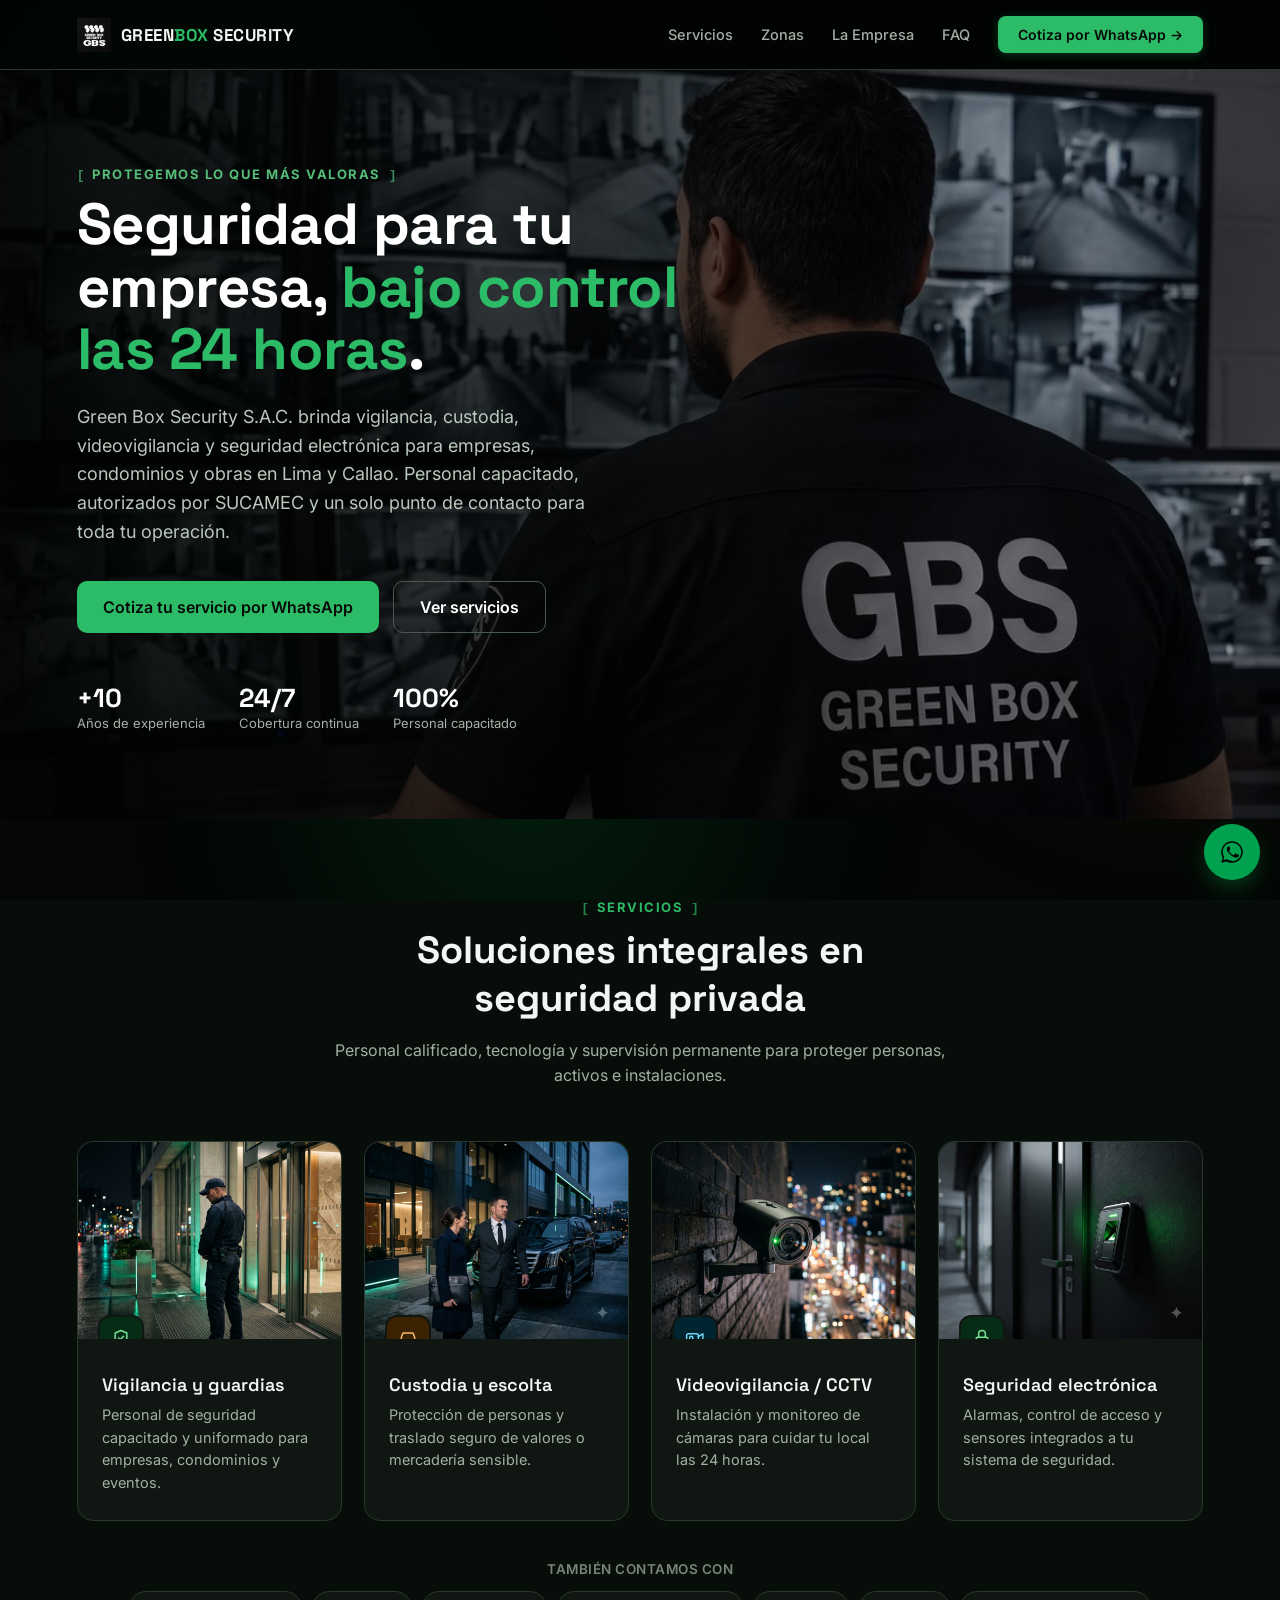
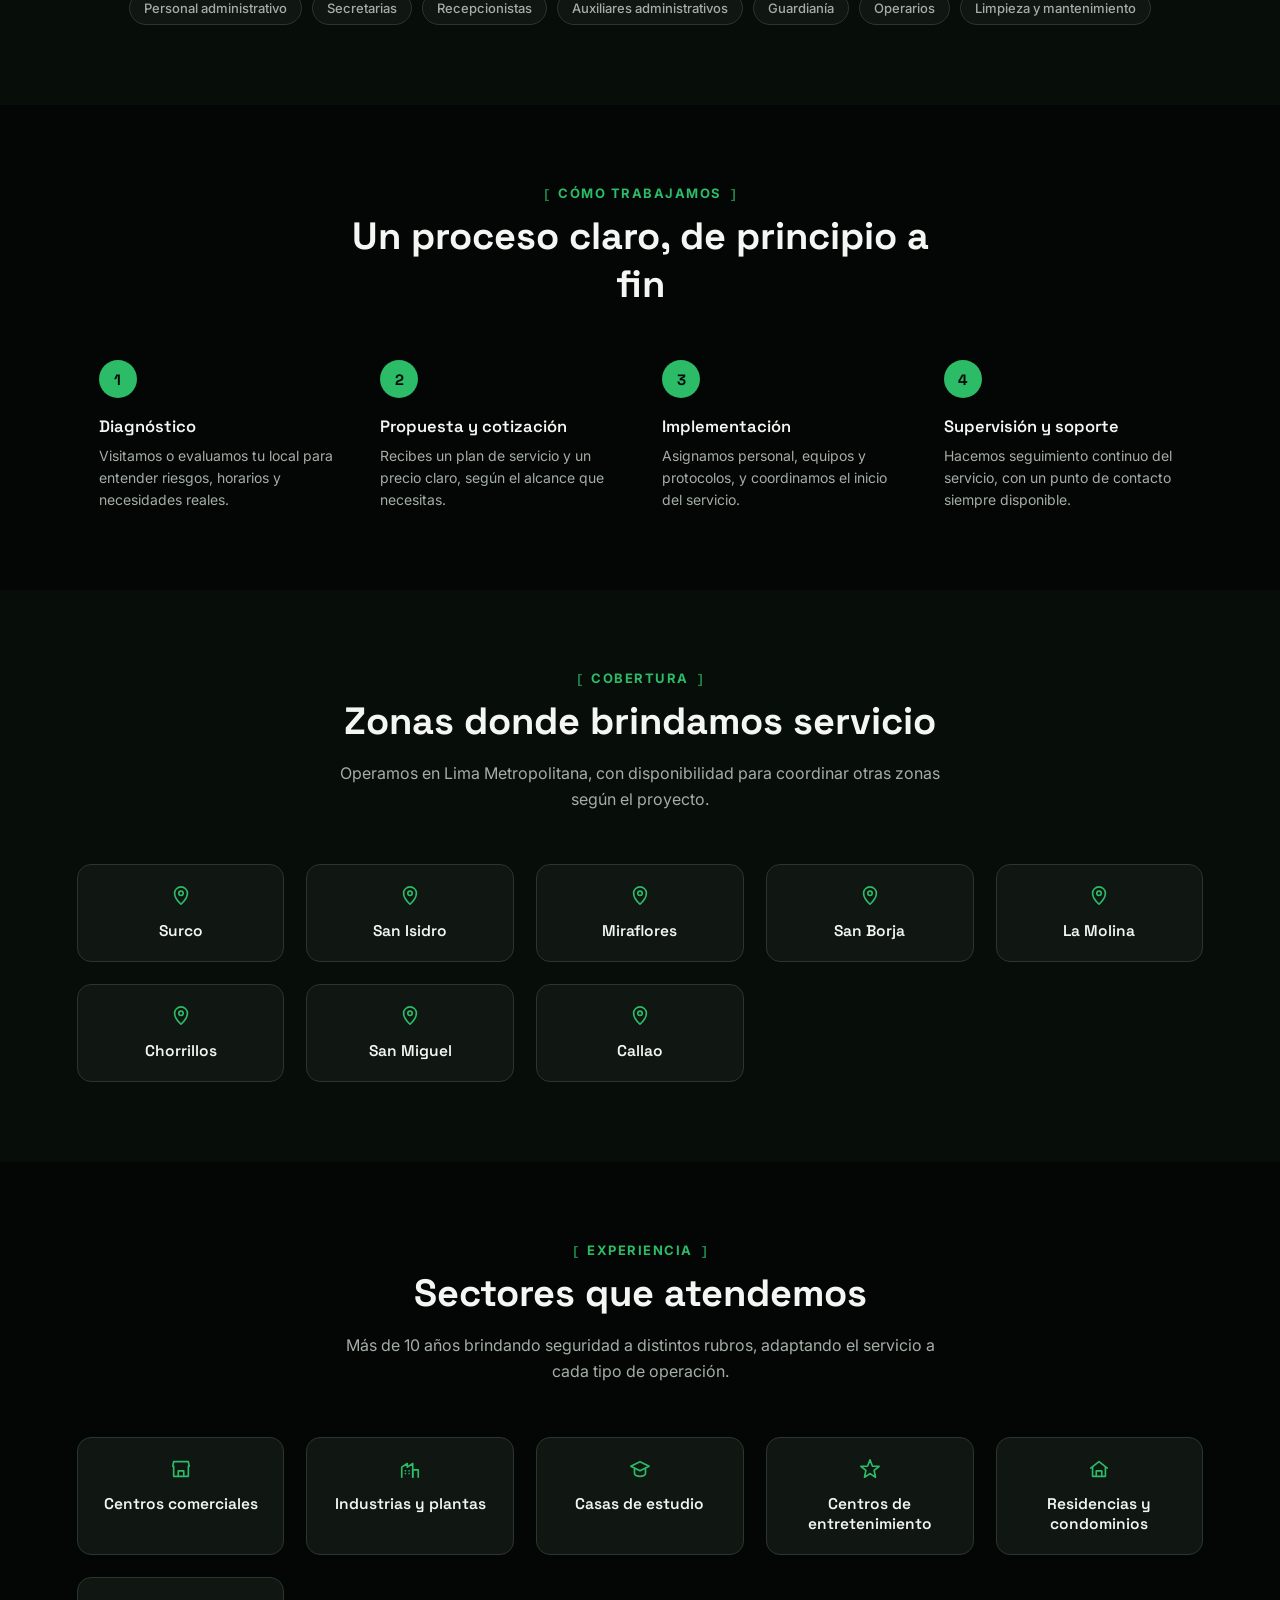
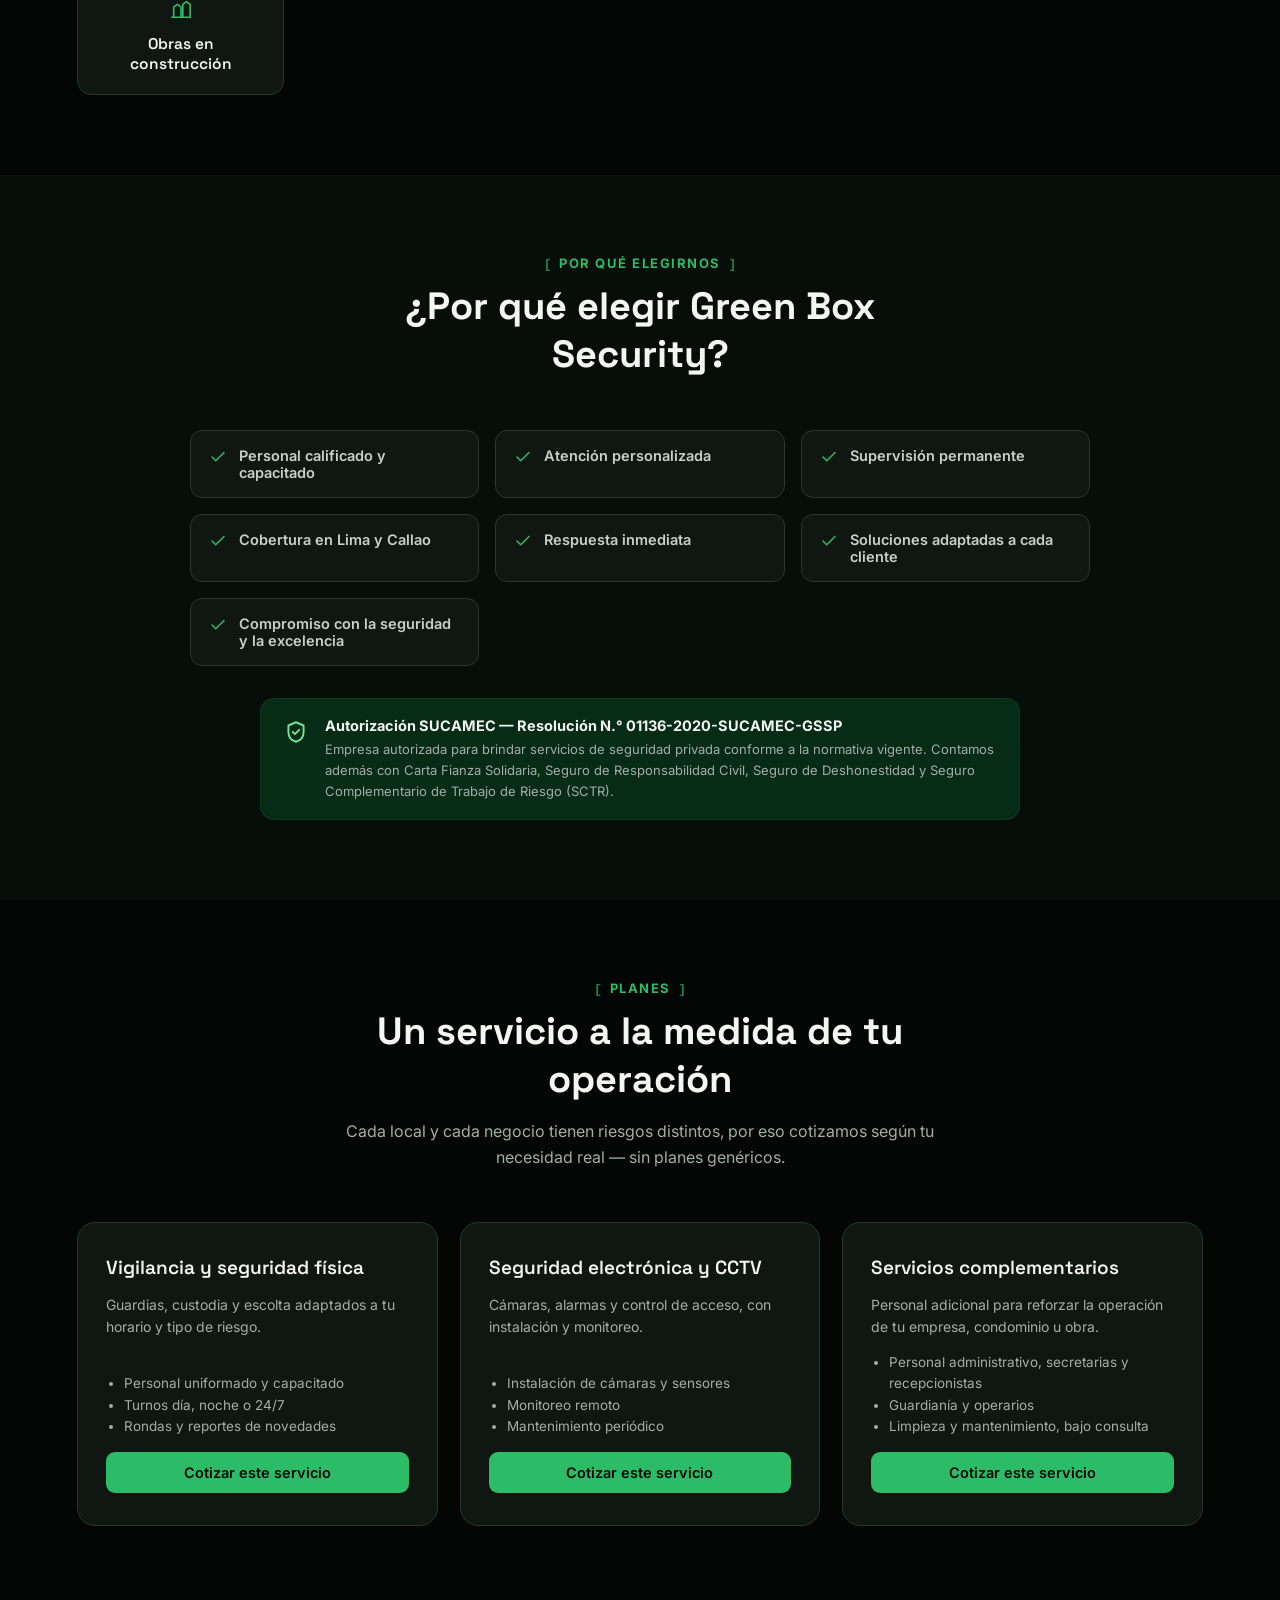
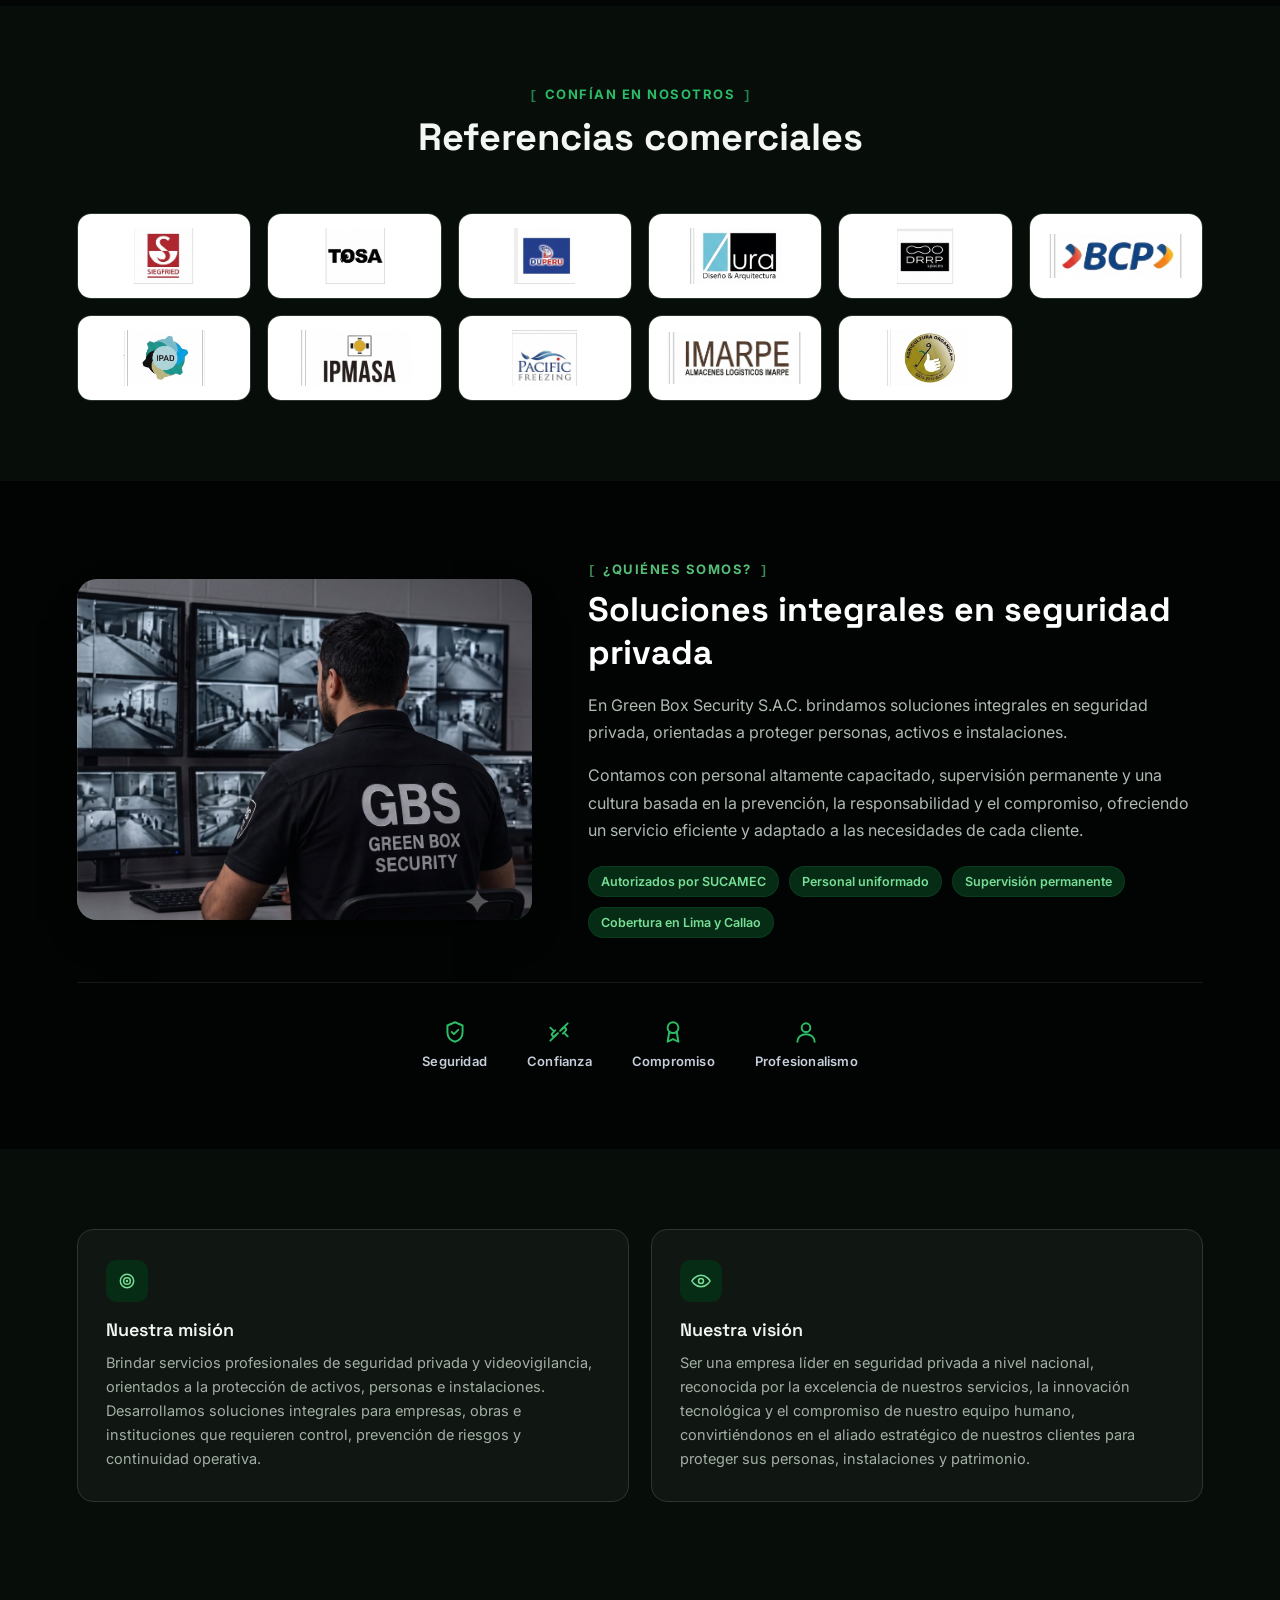
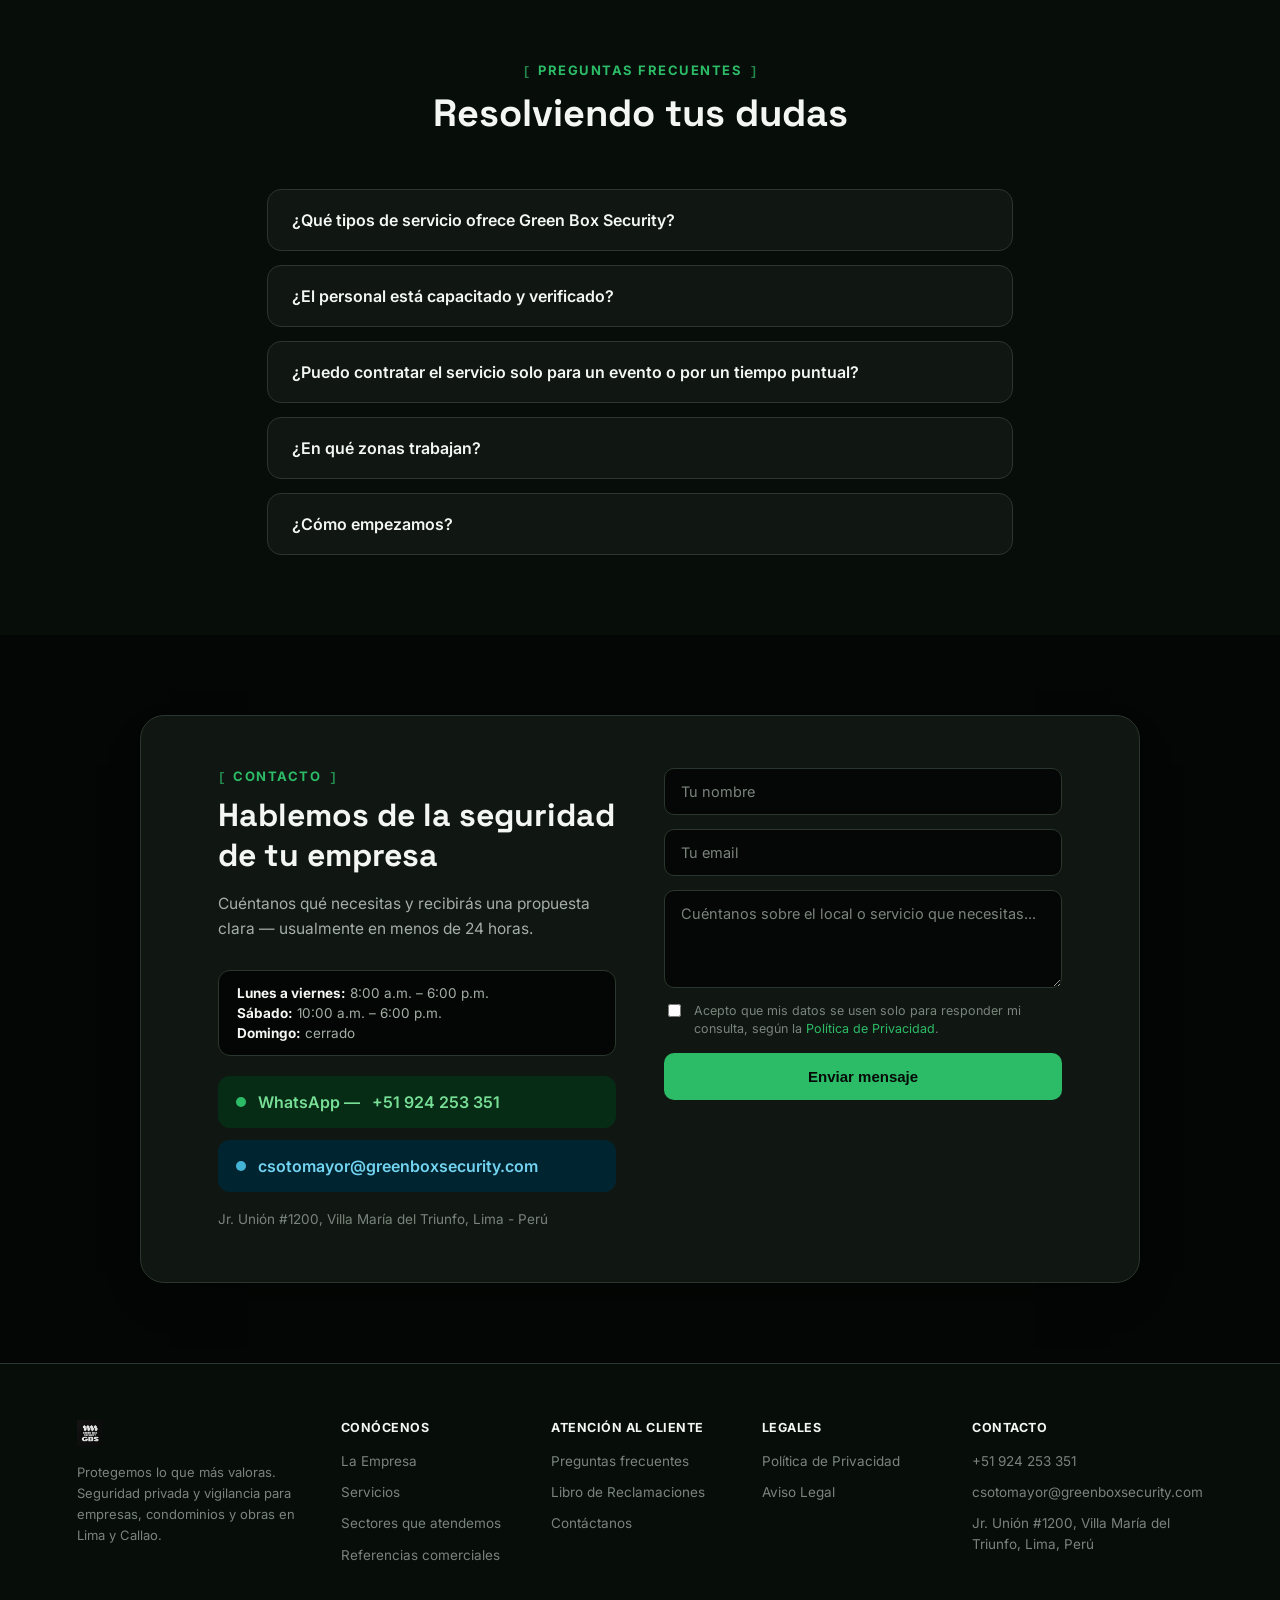
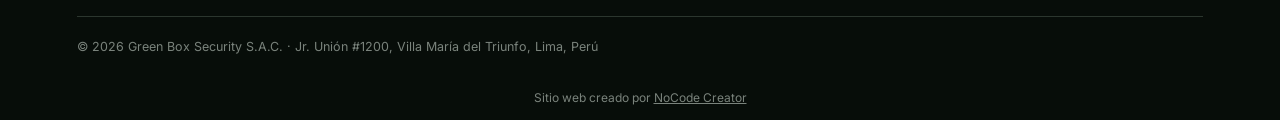
==== commit 247c19d8: "Agregar video real de fondo en el hero Video generado con IA (control de acceso + sala de monitoreo " ====
--- a/index.html
+++ b/index.html
@@ -56,10 +56,9 @@
 
   <!-- HERO -->
   <section class="hero" id="top">
-    <svg class="hero__shield" viewBox="0 0 200 220" fill="none" stroke="currentColor" stroke-width="3" aria-hidden="true" style="color: oklch(0.6 0.16 152)">
-      <path d="M100 8 180 40v58c0 62-42 96-80 114-38-18-80-52-80-114V40L100 8z"/>
-      <path d="M64 108l24 24 48-48"/>
-    </svg>
+    <video class="hero__video" autoplay muted loop playsinline poster="assets/foto-monitoreo.jpg">
+      <source src="assets/hero-video.mp4" type="video/mp4">
+    </video>
     <div class="hero__overlay" aria-hidden="true"></div>
     <div class="hero__copy">
       <div class="eyebrow eyebrow--light">Protegemos lo que más valoras</div>
--- a/css/style.css
+++ b/css/style.css
@@ -310,11 +310,19 @@
   z-index: 0;
   pointer-events: none;
 }
+.hero__video {
+  position: absolute;
+  inset: 0;
+  width: 100%;
+  height: 100%;
+  object-fit: cover;
+  z-index: 0;
+}
 .hero__overlay {
   position: absolute;
   inset: 0;
   z-index: 1;
-  background: linear-gradient(90deg, oklch(0.08 0.012 155 / 0.92) 0%, oklch(0.08 0.012 155 / 0.55) 48%, oklch(0.08 0.012 155 / 0.05) 78%);
+  background: linear-gradient(90deg, oklch(0.08 0.012 155 / 0.95) 0%, oklch(0.08 0.012 155 / 0.72) 48%, oklch(0.08 0.012 155 / 0.35) 78%);
 }
 .hero__copy {
   position: relative;
@@ -670,6 +678,7 @@
 
 .contact-form { display: flex; flex-direction: column; gap: 14px; }
 .contact-form input,
+.contact-form select,
 .contact-form textarea {
   padding: 14px 16px;
   border-radius: 10px;
@@ -680,10 +689,17 @@
   font-family: inherit;
   transition: border-color .2s ease, box-shadow .2s ease;
 }
+.contact-form select { appearance: none; background-image: url("data:image/svg+xml,%3Csvg xmlns='http://www.w3.org/2000/svg' viewBox='0 0 24 24' fill='none' stroke='%23888' stroke-width='2' stroke-linecap='round' stroke-linejoin='round'%3E%3Cpath d='M6 9l6 6 6-6'/%3E%3C/svg%3E"); background-repeat: no-repeat; background-position: right 14px center; background-size: 16px; padding-right: 40px; }
+.contact-form select:invalid { color: var(--text-muted); }
+.form-row { display: flex; gap: 12px; }
+.form-row select { flex: 0 0 42%; }
+.form-row input { flex: 1; }
+@media (max-width: 480px) { .form-row { flex-direction: column; } .form-row select { flex-basis: auto; } }
 .contact-form input::placeholder,
 .contact-form textarea::placeholder { color: var(--text-muted); }
 .contact-form textarea { resize: vertical; }
 .contact-form input:focus,
+.contact-form select:focus,
 .contact-form textarea:focus {
   border-color: var(--green);
   box-shadow: 0 0 0 3px oklch(0.6 0.14 152 / 0.18);
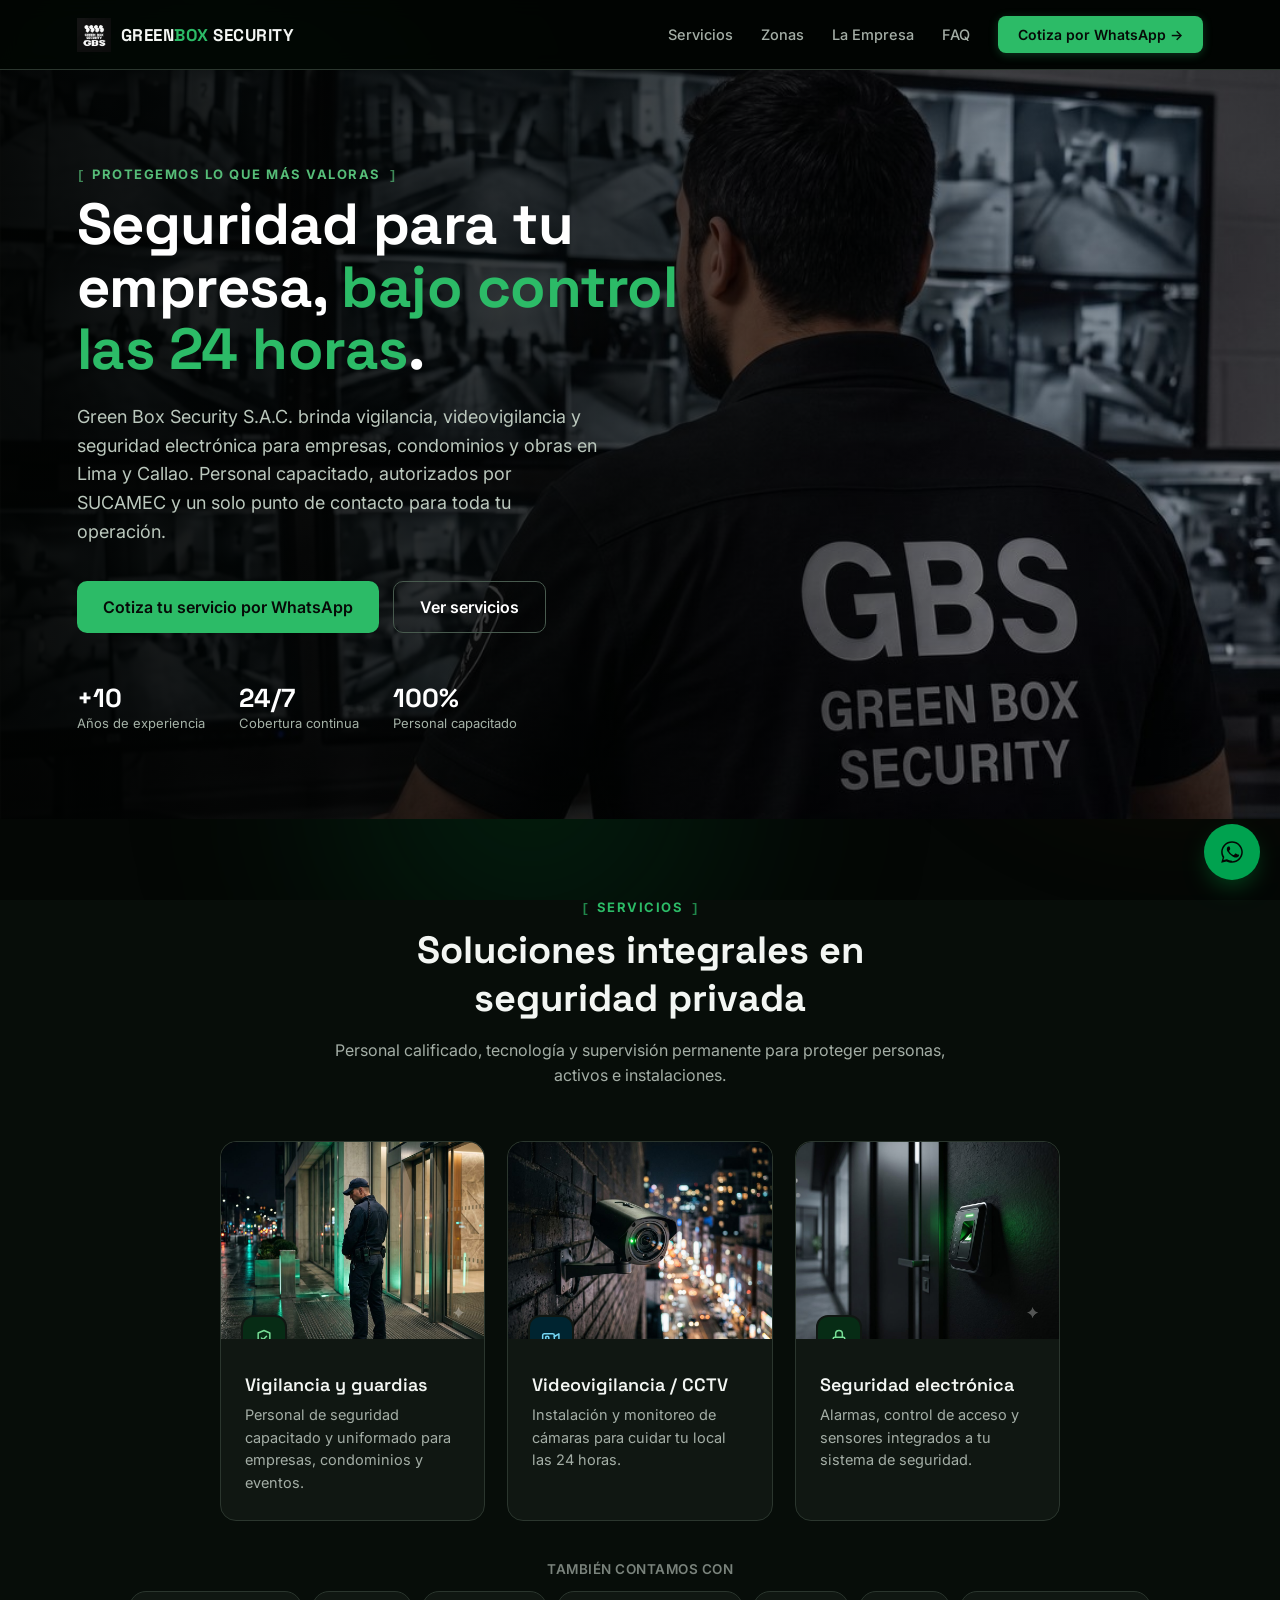
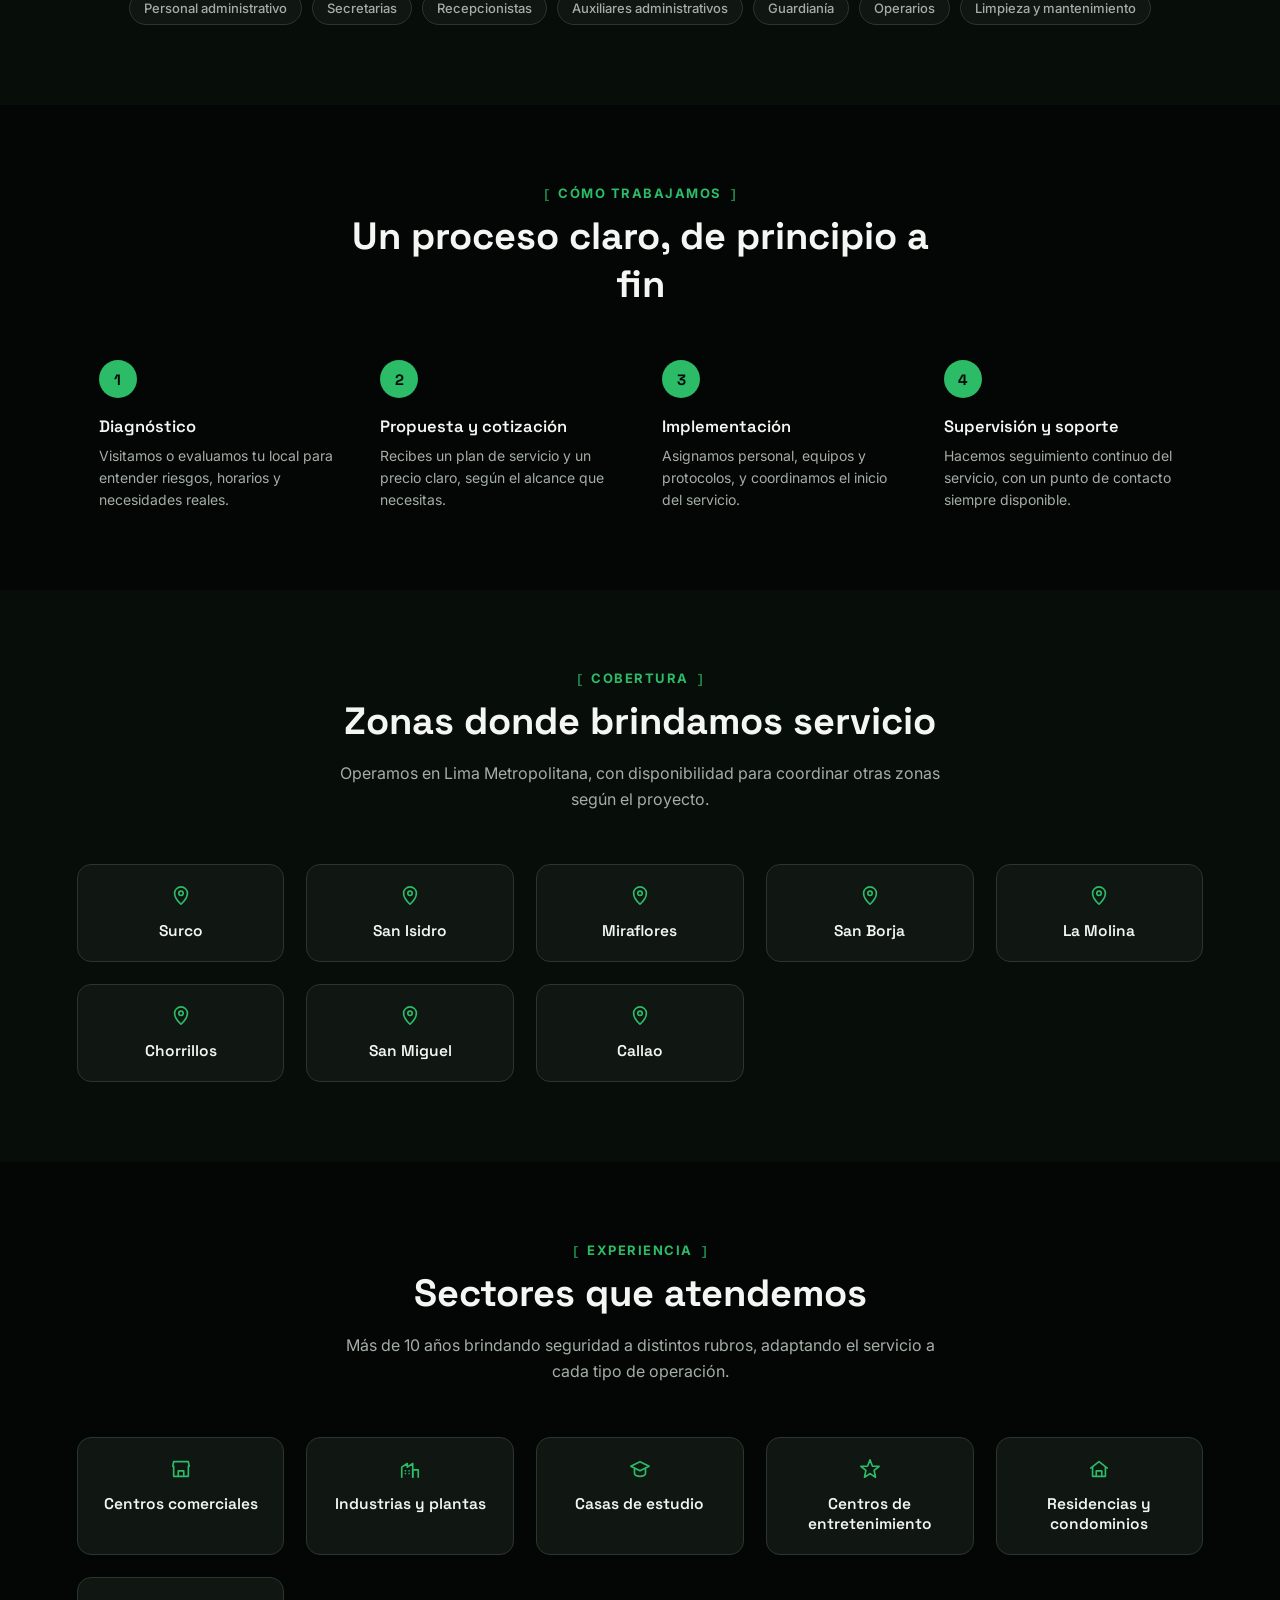
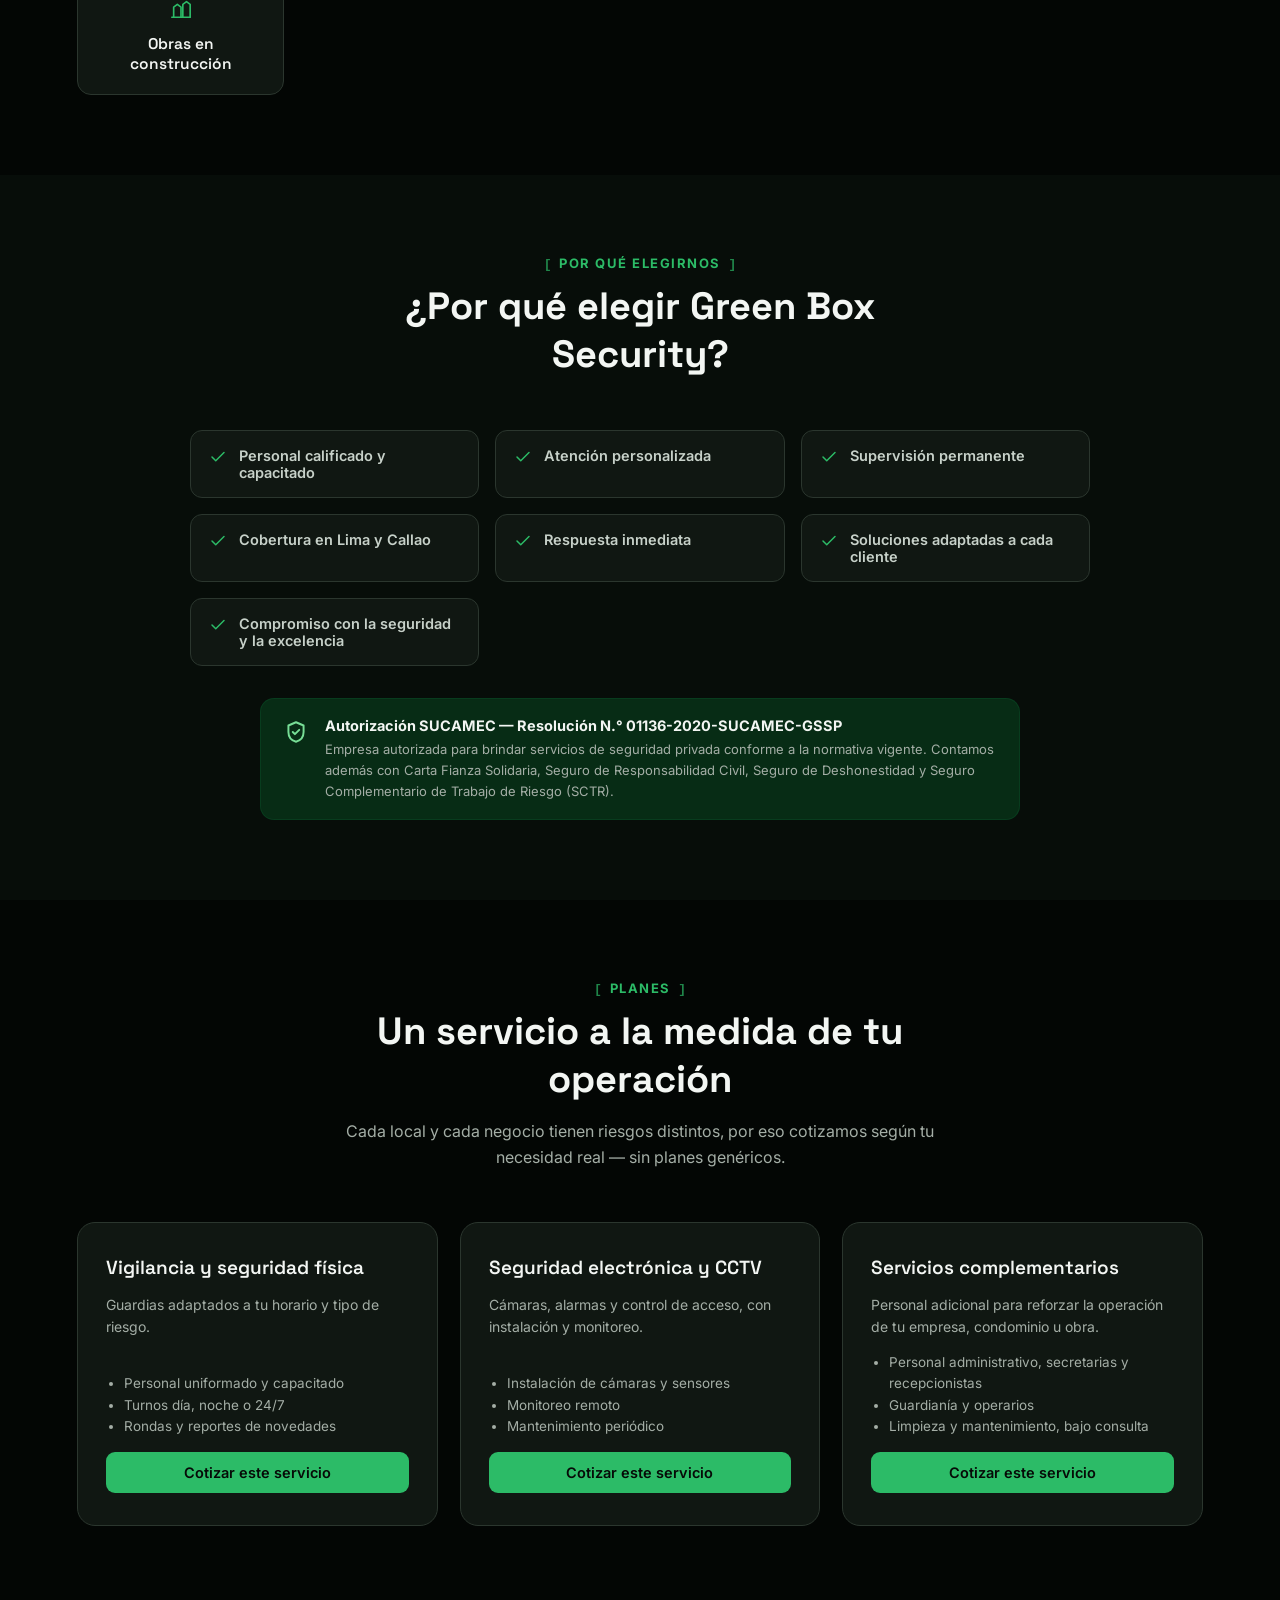
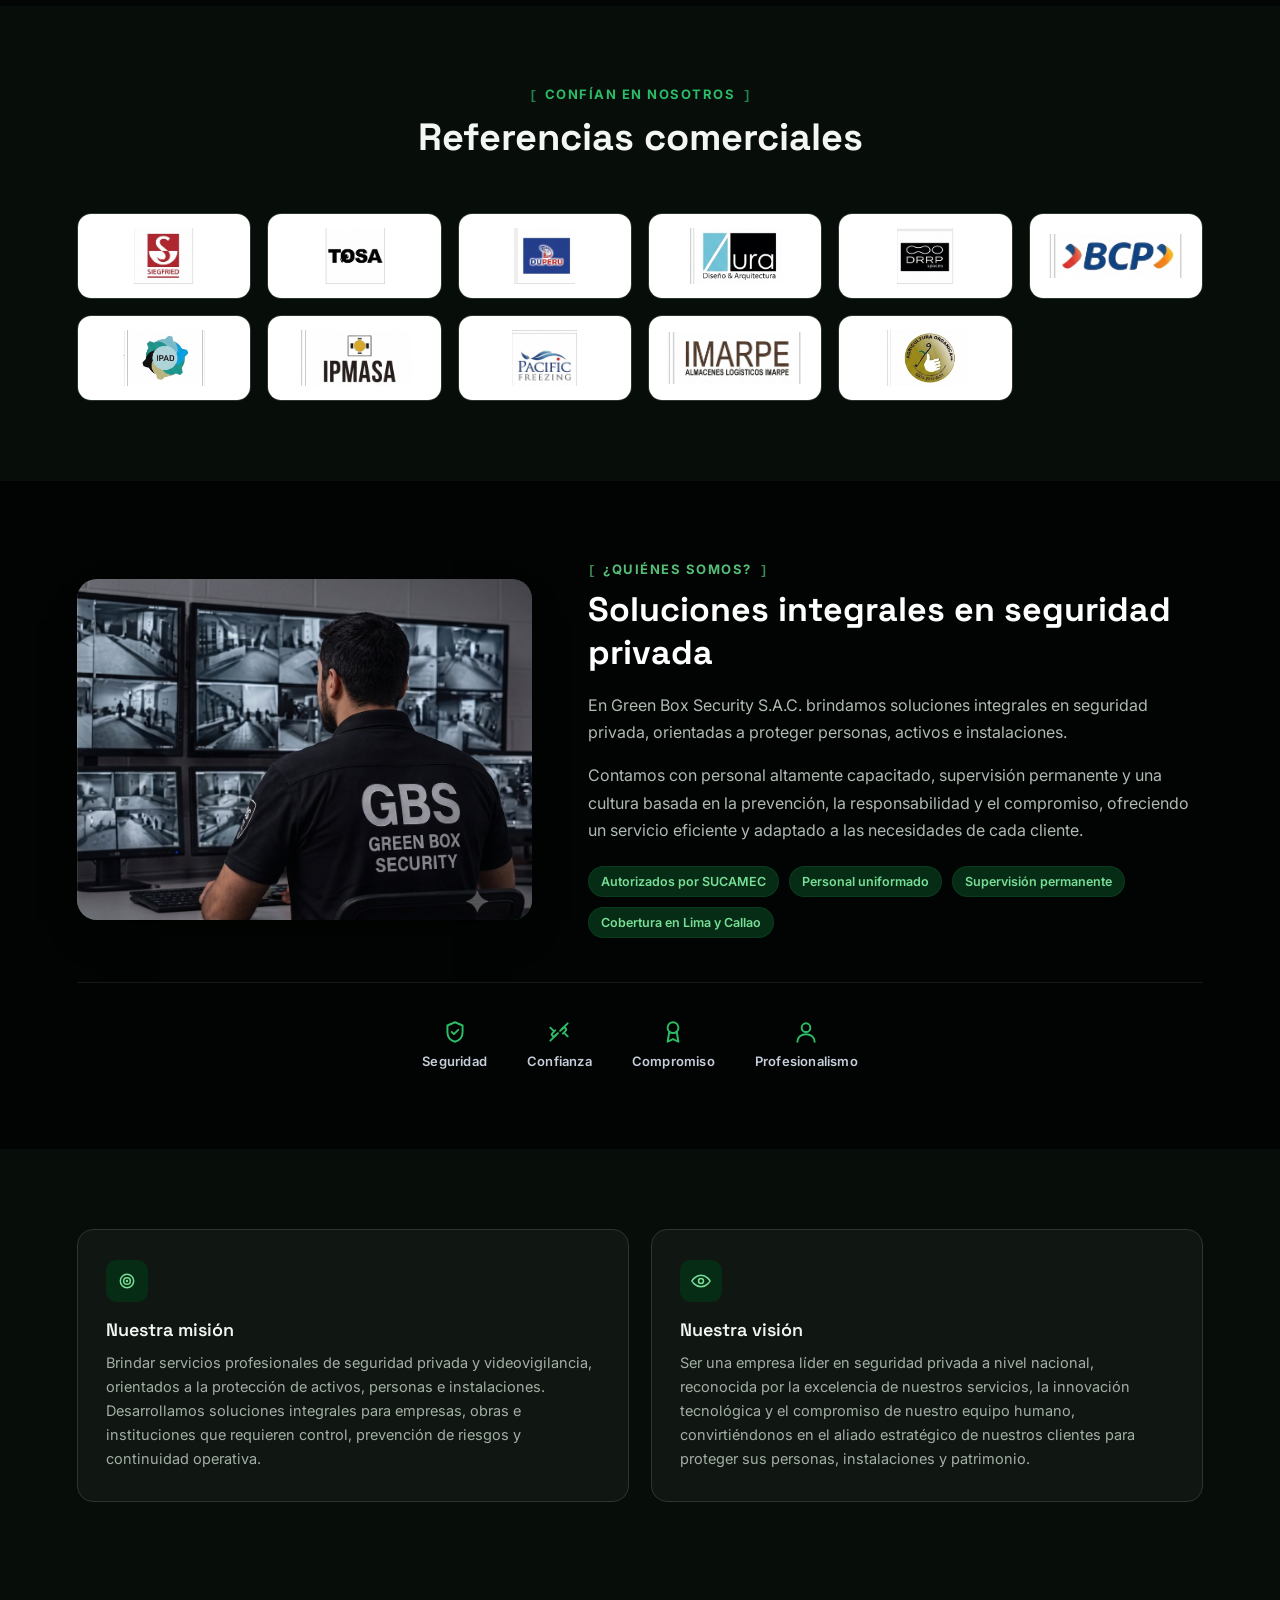
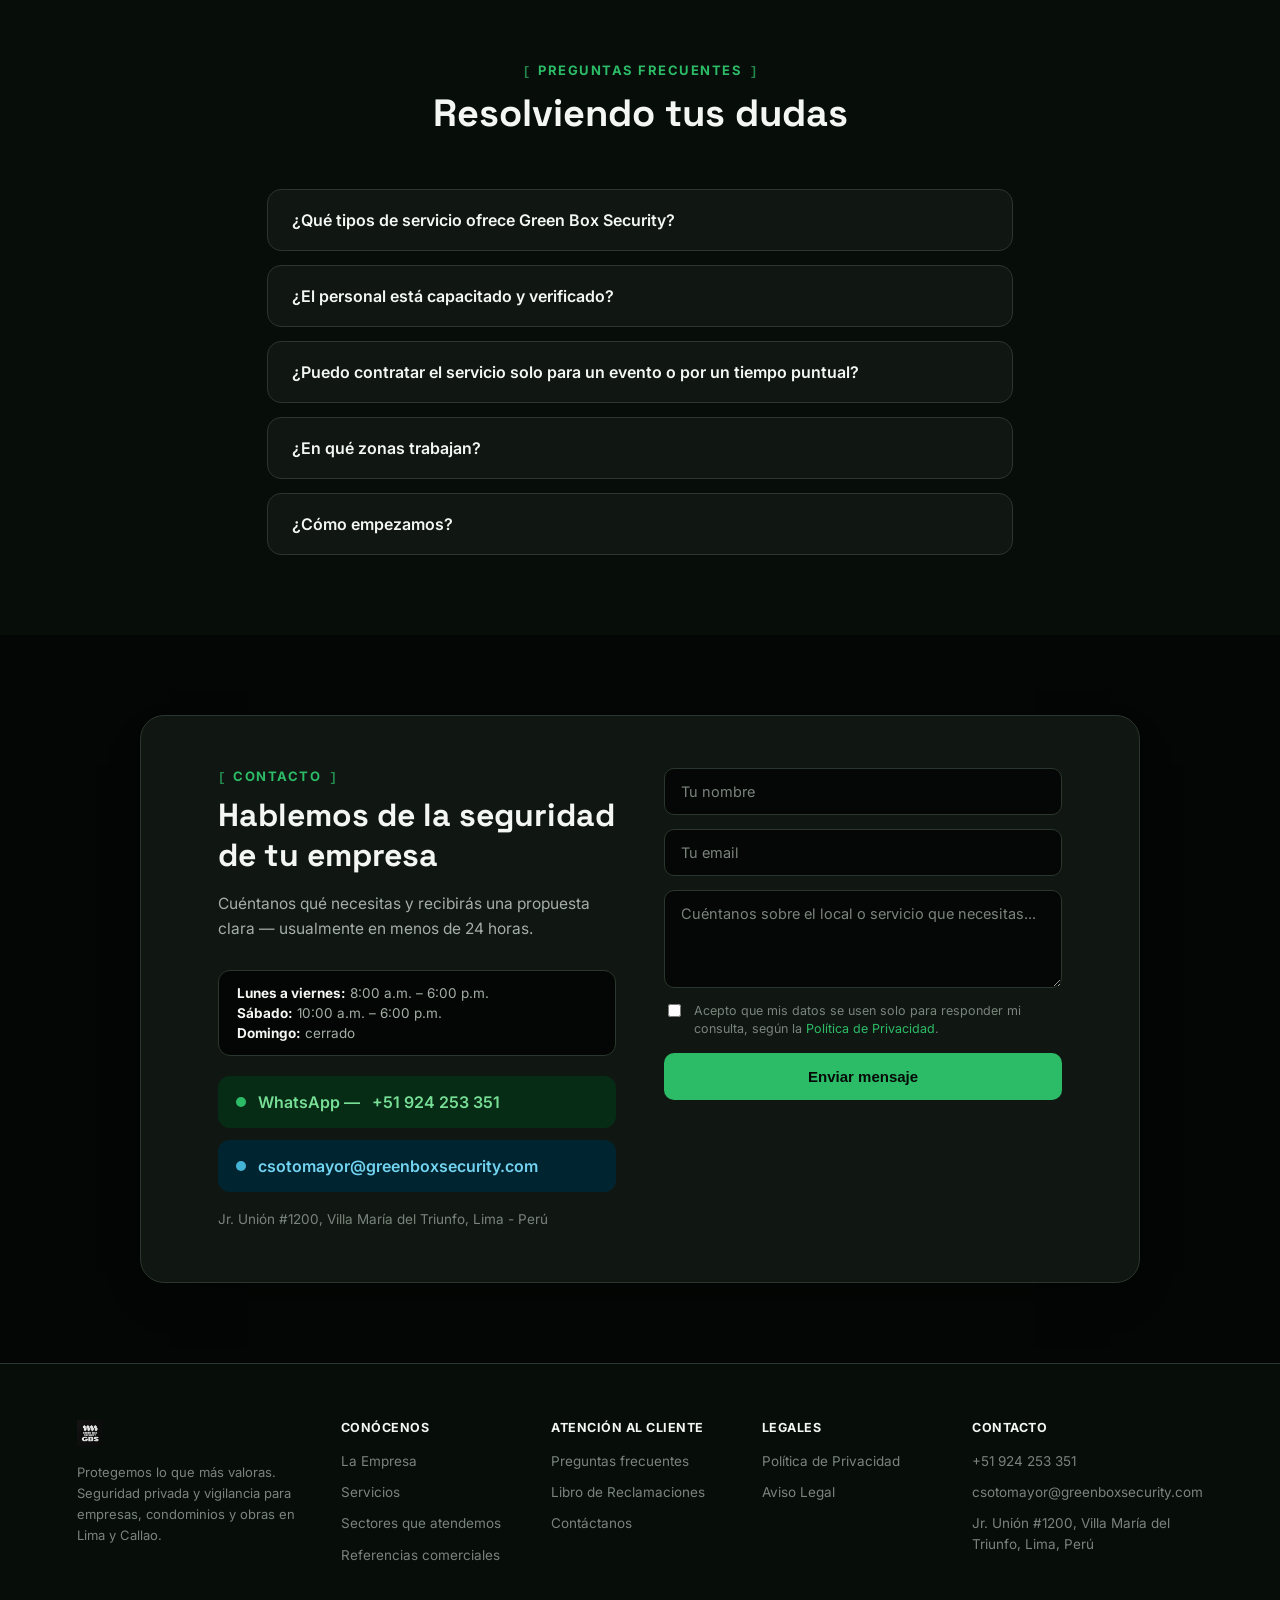
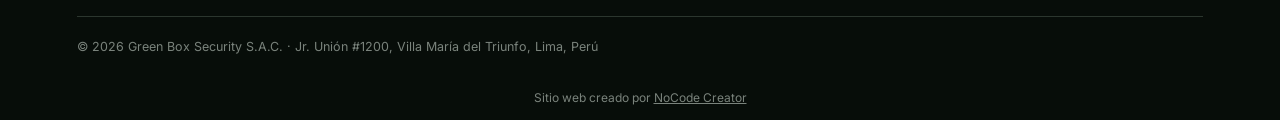
==== commit 8920d9bd: "Quitar Custodia y escolta: no es un servicio que la empresa brinde" ====
--- a/index.html
+++ b/index.html
@@ -4,7 +4,7 @@
 <meta charset="UTF-8">
 <meta name="viewport" content="width=device-width, initial-scale=1">
 <title>GreenBox Security — Seguridad privada y vigilancia para tu empresa</title>
-<meta name="description" content="Green Box Security S.A.C. brinda vigilancia, custodia, videovigilancia y seguridad electrónica para empresas, condominios y obras en Lima y Callao. Autorizados por SUCAMEC, personal capacitado y cobertura 24/7.">
+<meta name="description" content="Green Box Security S.A.C. brinda vigilancia, videovigilancia y seguridad electrónica para empresas, condominios y obras en Lima y Callao. Autorizados por SUCAMEC, personal capacitado y cobertura 24/7.">
 <link rel="icon" type="image/png" href="assets/logo.jpg">
 <link rel="preconnect" href="https://fonts.googleapis.com">
 <link rel="preconnect" href="https://fonts.gstatic.com" crossorigin>
@@ -63,7 +63,7 @@
     <div class="hero__copy">
       <div class="eyebrow eyebrow--light">Protegemos lo que más valoras</div>
       <h1 class="hero__title">Seguridad para tu empresa, <em>bajo control las 24 horas</em>.</h1>
-      <p class="hero__subtitle">Green Box Security S.A.C. brinda vigilancia, custodia, videovigilancia y seguridad electrónica para empresas, condominios y obras en Lima y Callao. Personal capacitado, autorizados por SUCAMEC y un solo punto de contacto para toda tu operación.</p>
+      <p class="hero__subtitle">Green Box Security S.A.C. brinda vigilancia, videovigilancia y seguridad electrónica para empresas, condominios y obras en Lima y Callao. Personal capacitado, autorizados por SUCAMEC y un solo punto de contacto para toda tu operación.</p>
       <div class="hero__actions">
         <a href="#" class="btn btn--primary js-wa-link" target="_blank" rel="noopener">Cotiza tu servicio por WhatsApp</a>
         <a href="#servicios" class="btn btn--secondary">Ver servicios</a>
@@ -103,18 +103,6 @@
         <div class="card__body">
           <h3>Vigilancia y guardias</h3>
           <p>Personal de seguridad capacitado y uniformado para empresas, condominios y eventos.</p>
-        </div>
-      </div>
-      <div class="card card--service">
-        <div class="card__media">
-          <img src="assets/servicio-custodia.jpg" alt="Escolta de seguridad acompañando a un cliente hacia un vehículo">
-          <div class="card__icon" style="background:var(--amber-soft-bg);color:var(--amber-soft-fg)">
-            <svg viewBox="0 0 24 24" width="20" height="20" fill="none" stroke="currentColor" stroke-width="1.8" stroke-linecap="round" stroke-linejoin="round"><path d="M4 16v-5l2-5h12l2 5v5"/><path d="M2 16h20"/><circle cx="7" cy="18.3" r="1.6" fill="currentColor" stroke="none"/><circle cx="17" cy="18.3" r="1.6" fill="currentColor" stroke="none"/></svg>
-          </div>
-        </div>
-        <div class="card__body">
-          <h3>Custodia y escolta</h3>
-          <p>Protección de personas y traslado seguro de valores o mercadería sensible.</p>
         </div>
       </div>
       <div class="card card--service">
@@ -326,7 +314,7 @@
       <div class="grid grid--pricing">
         <div class="card card--pricing">
           <h3>Vigilancia y seguridad física</h3>
-          <p>Guardias, custodia y escolta adaptados a tu horario y tipo de riesgo.</p>
+          <p>Guardias adaptados a tu horario y tipo de riesgo.</p>
           <ul>
             <li>Personal uniformado y capacitado</li>
             <li>Turnos día, noche o 24/7</li>
@@ -471,7 +459,7 @@
     <div class="faq-list">
       <details class="faq-item">
         <summary>¿Qué tipos de servicio ofrece Green Box Security?</summary>
-        <p>Vigilancia y guardias, custodia y escolta, videovigilancia/CCTV y seguridad electrónica (alarmas y control de acceso), además de servicios complementarios como personal administrativo, guardianía y, bajo consulta, limpieza y mantenimiento. Podemos combinar varios servicios en un solo contrato.</p>
+        <p>Vigilancia y guardias, videovigilancia/CCTV y seguridad electrónica (alarmas y control de acceso), además de servicios complementarios como personal administrativo, guardianía y, bajo consulta, limpieza y mantenimiento. Podemos combinar varios servicios en un solo contrato.</p>
       </details>
       <details class="faq-item">
         <summary>¿El personal está capacitado y verificado?</summary>
--- a/css/style.css
+++ b/css/style.css
@@ -773,6 +773,17 @@
 }
 .credit-bar a { color: var(--text-muted); text-decoration: underline; }
 .credit-bar a:hover { color: var(--green); }
+
+/* ---------- Legal data table ---------- */
+.legal-table { background: var(--surface); border: 1px solid var(--border); border-radius: 16px; overflow: hidden; }
+.legal-table__row { display: grid; grid-template-columns: 200px 1fr; border-bottom: 1px solid var(--border); }
+.legal-table__row--last { border-bottom: none; }
+.legal-table__label { padding: 16px 20px; font-size: 13px; font-weight: 700; color: var(--text-heading); background: var(--surface-alt); }
+.legal-table__value { padding: 16px 20px; font-size: 14px; color: var(--text-body); }
+@media (max-width: 600px) {
+  .legal-table__row { grid-template-columns: 1fr; }
+  .legal-table__label { border-bottom: 1px solid var(--border); }
+}
 
 /* ---------- Legal pages ---------- */
 .legal {
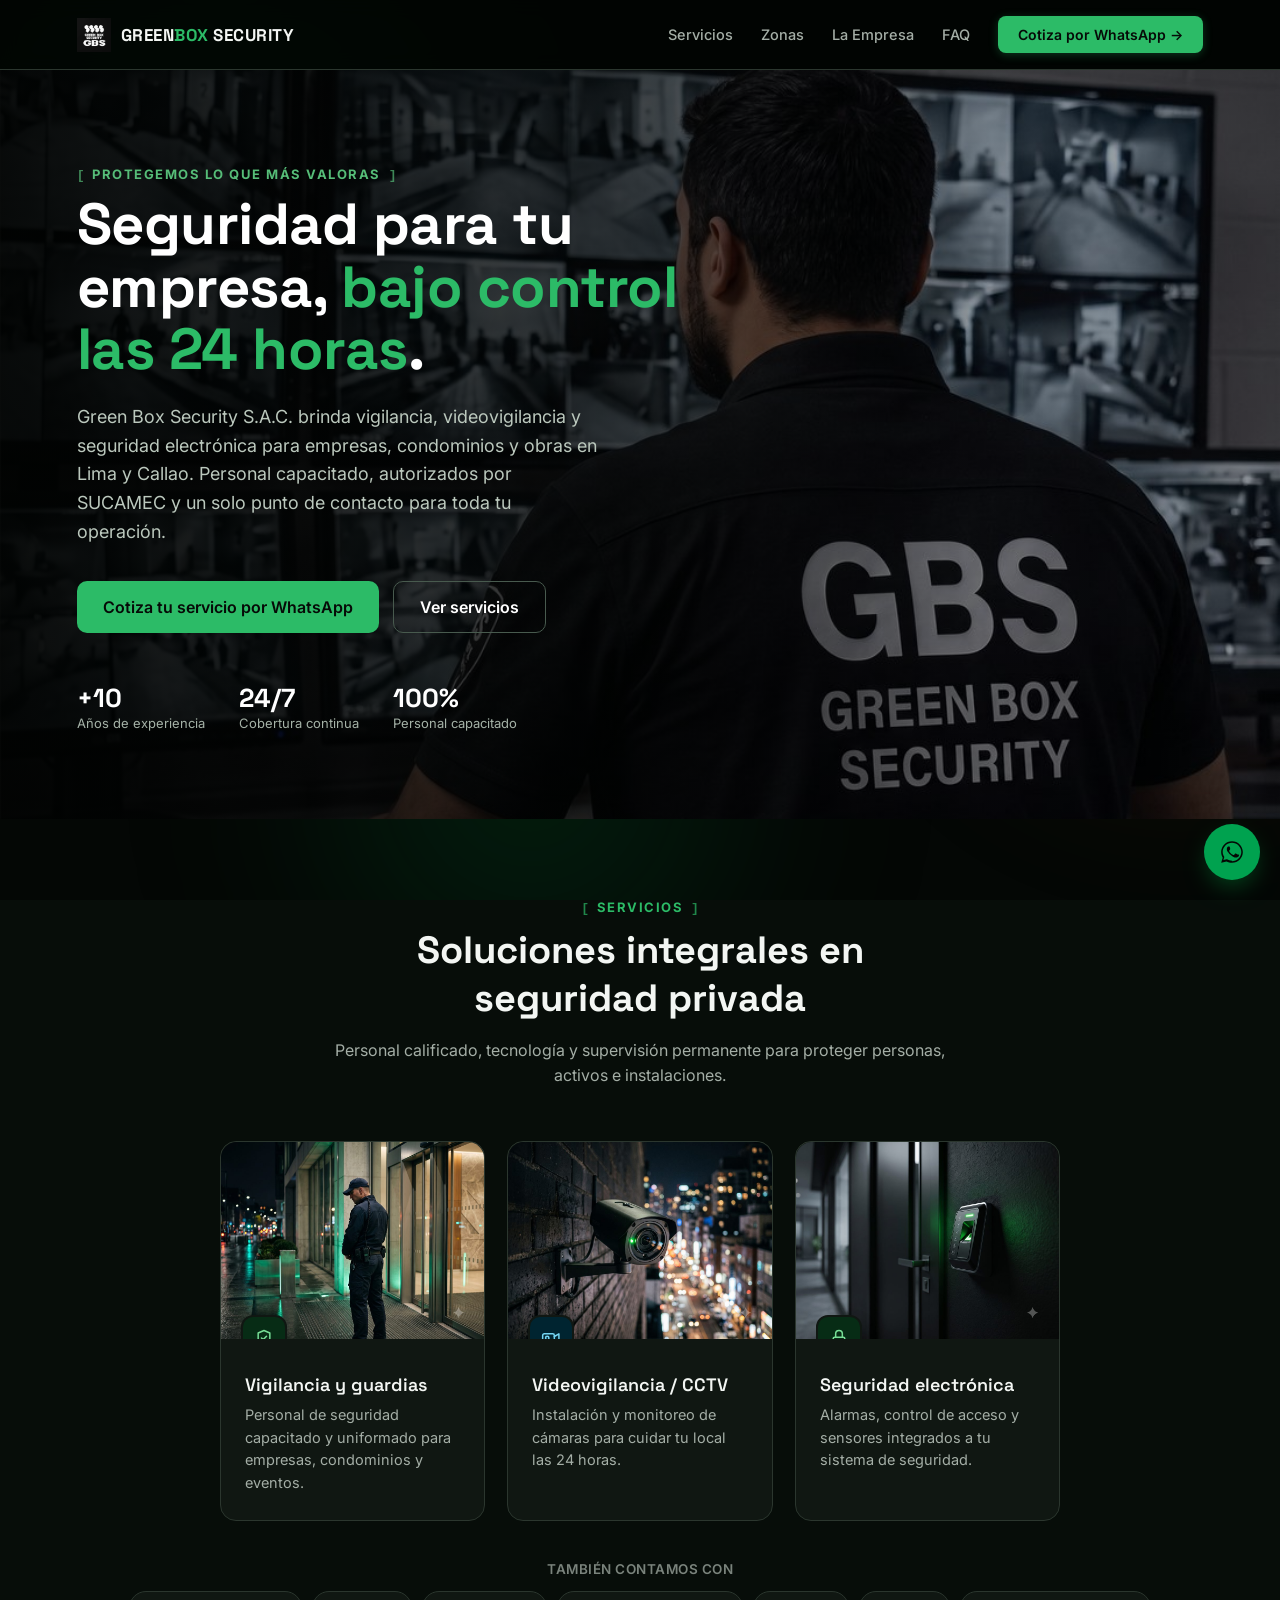
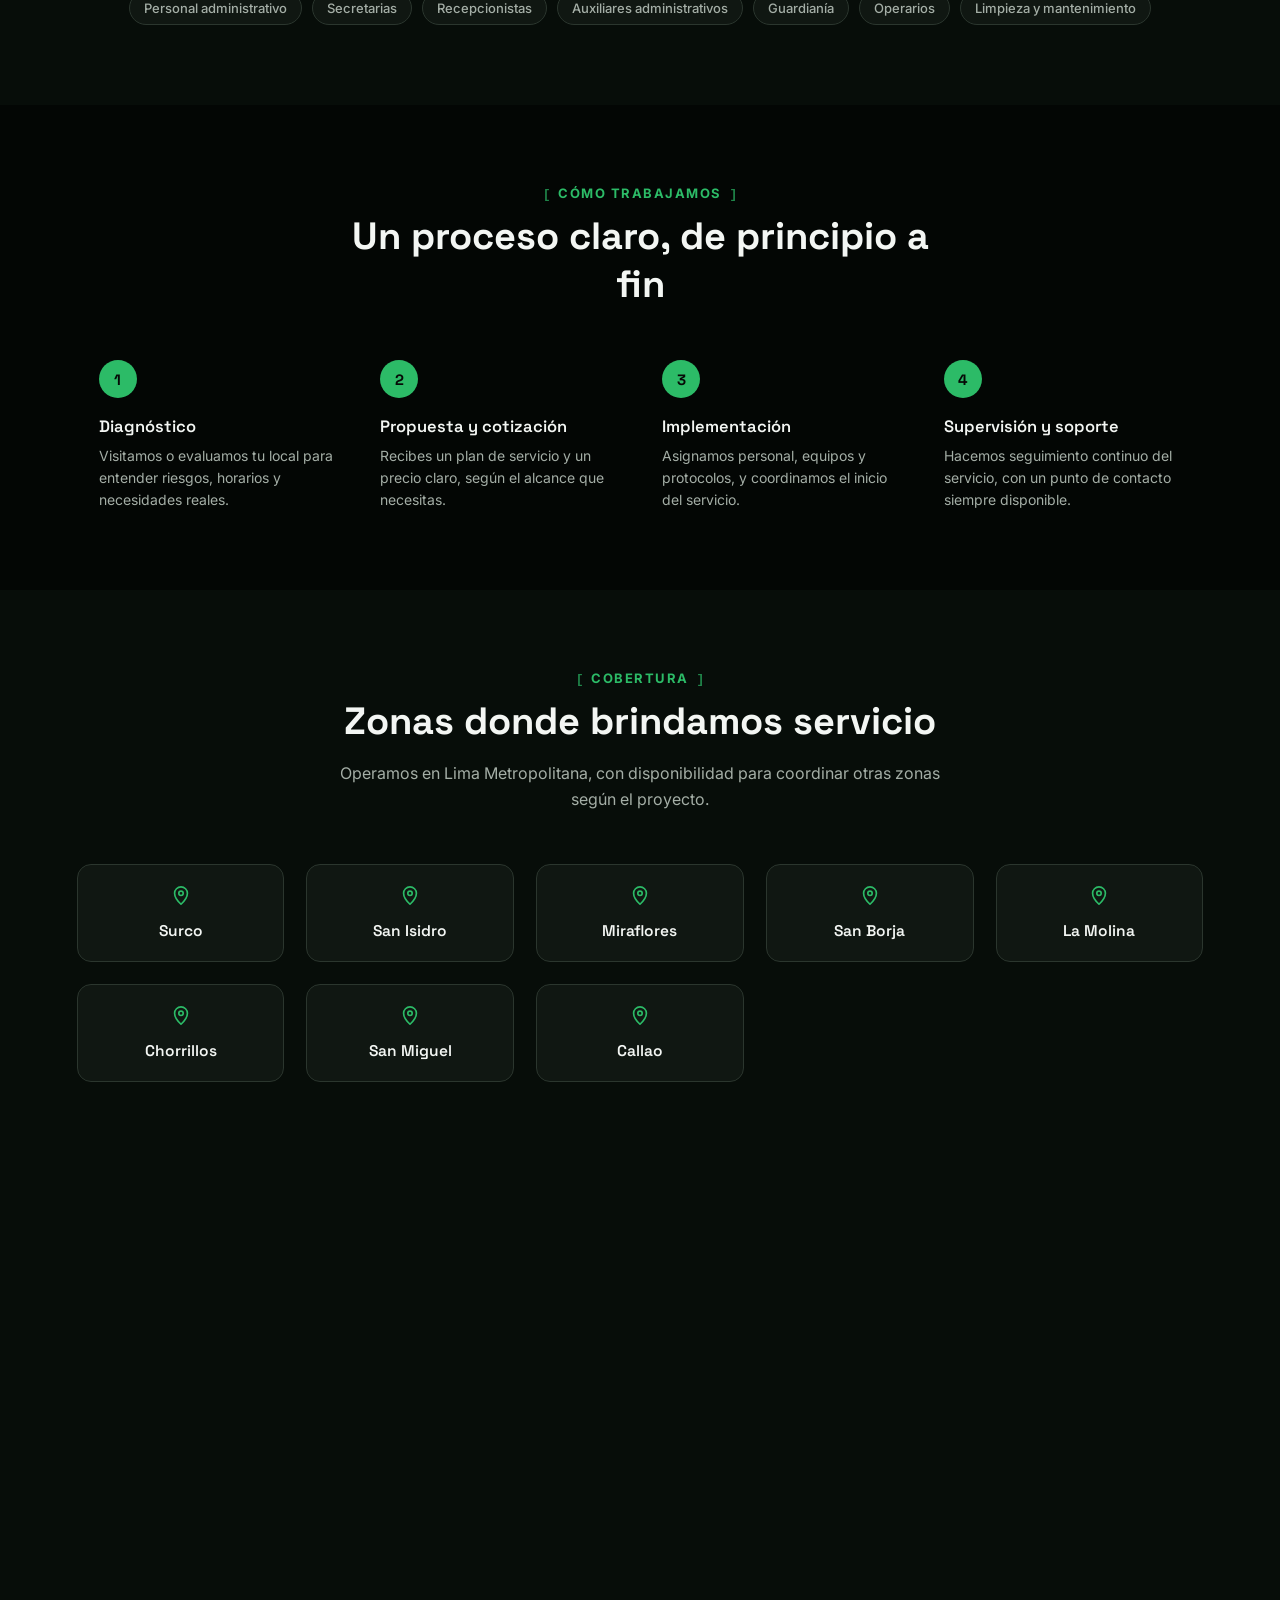
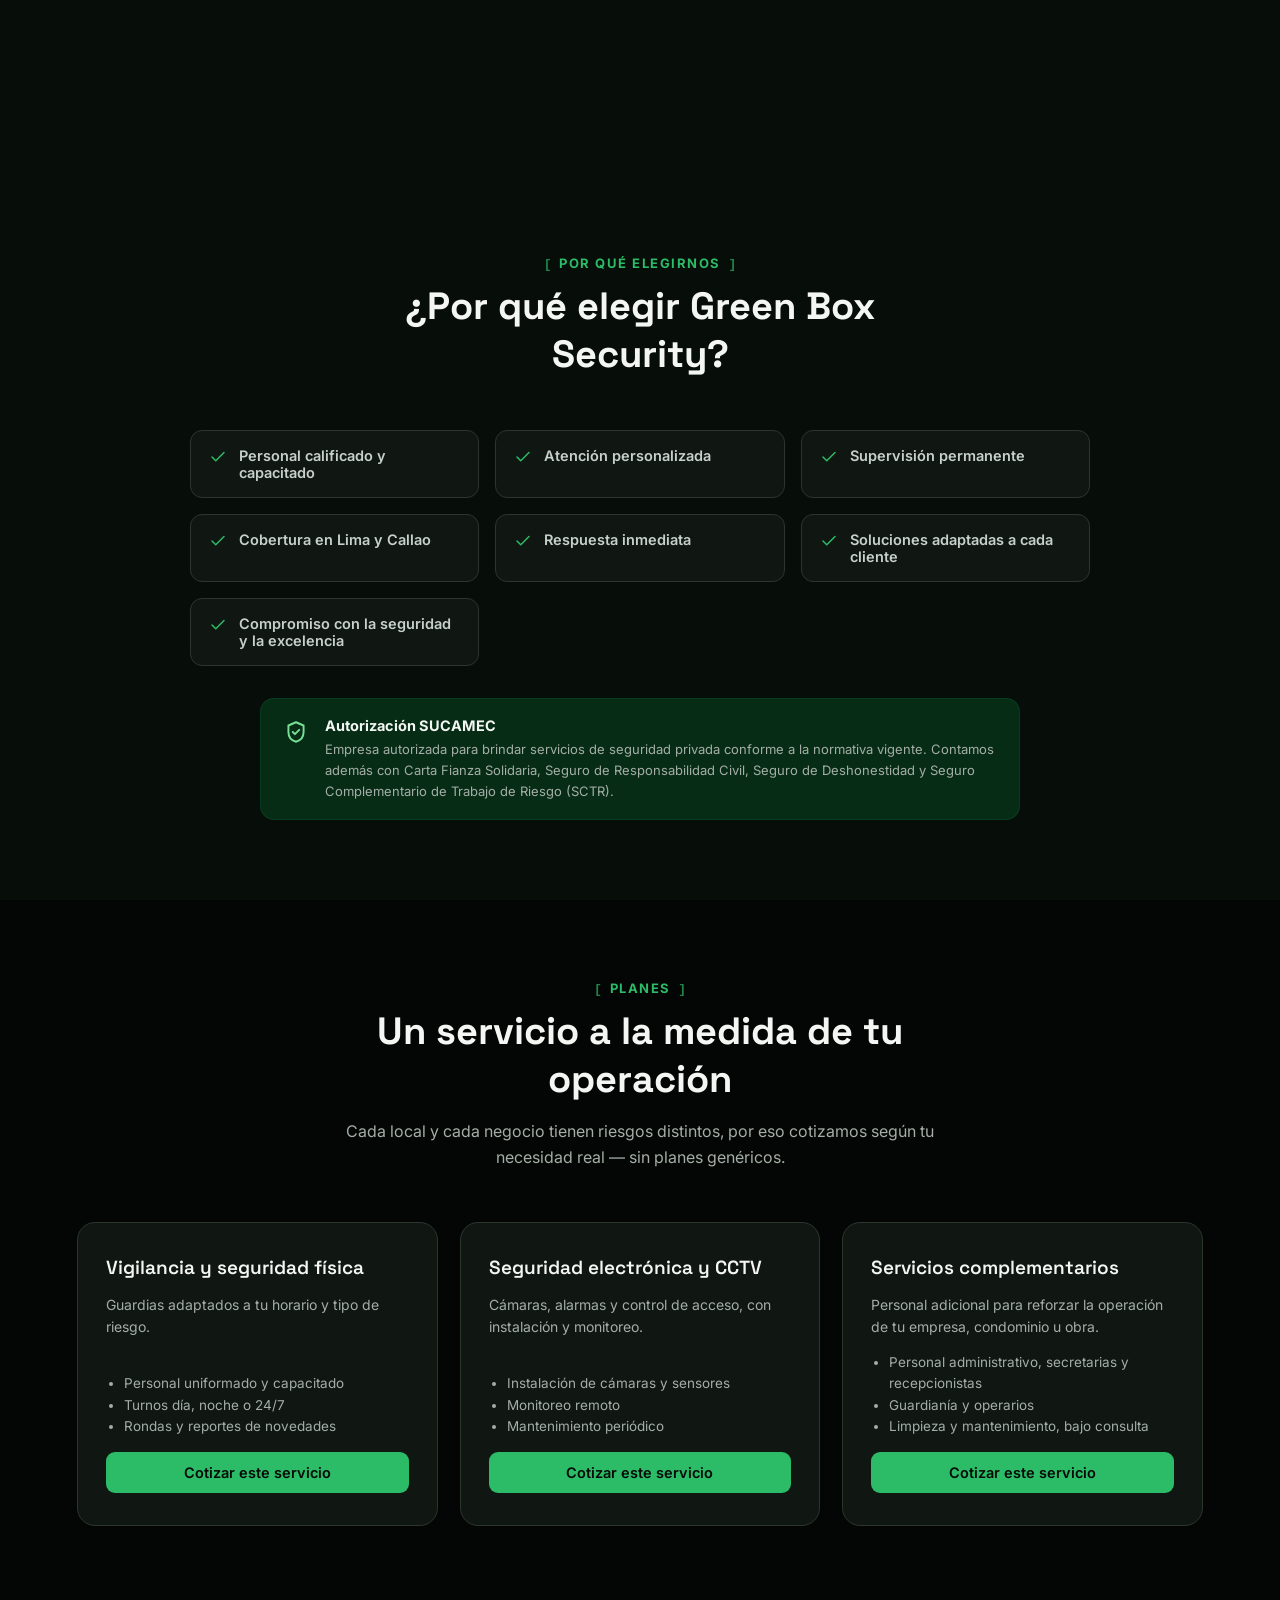
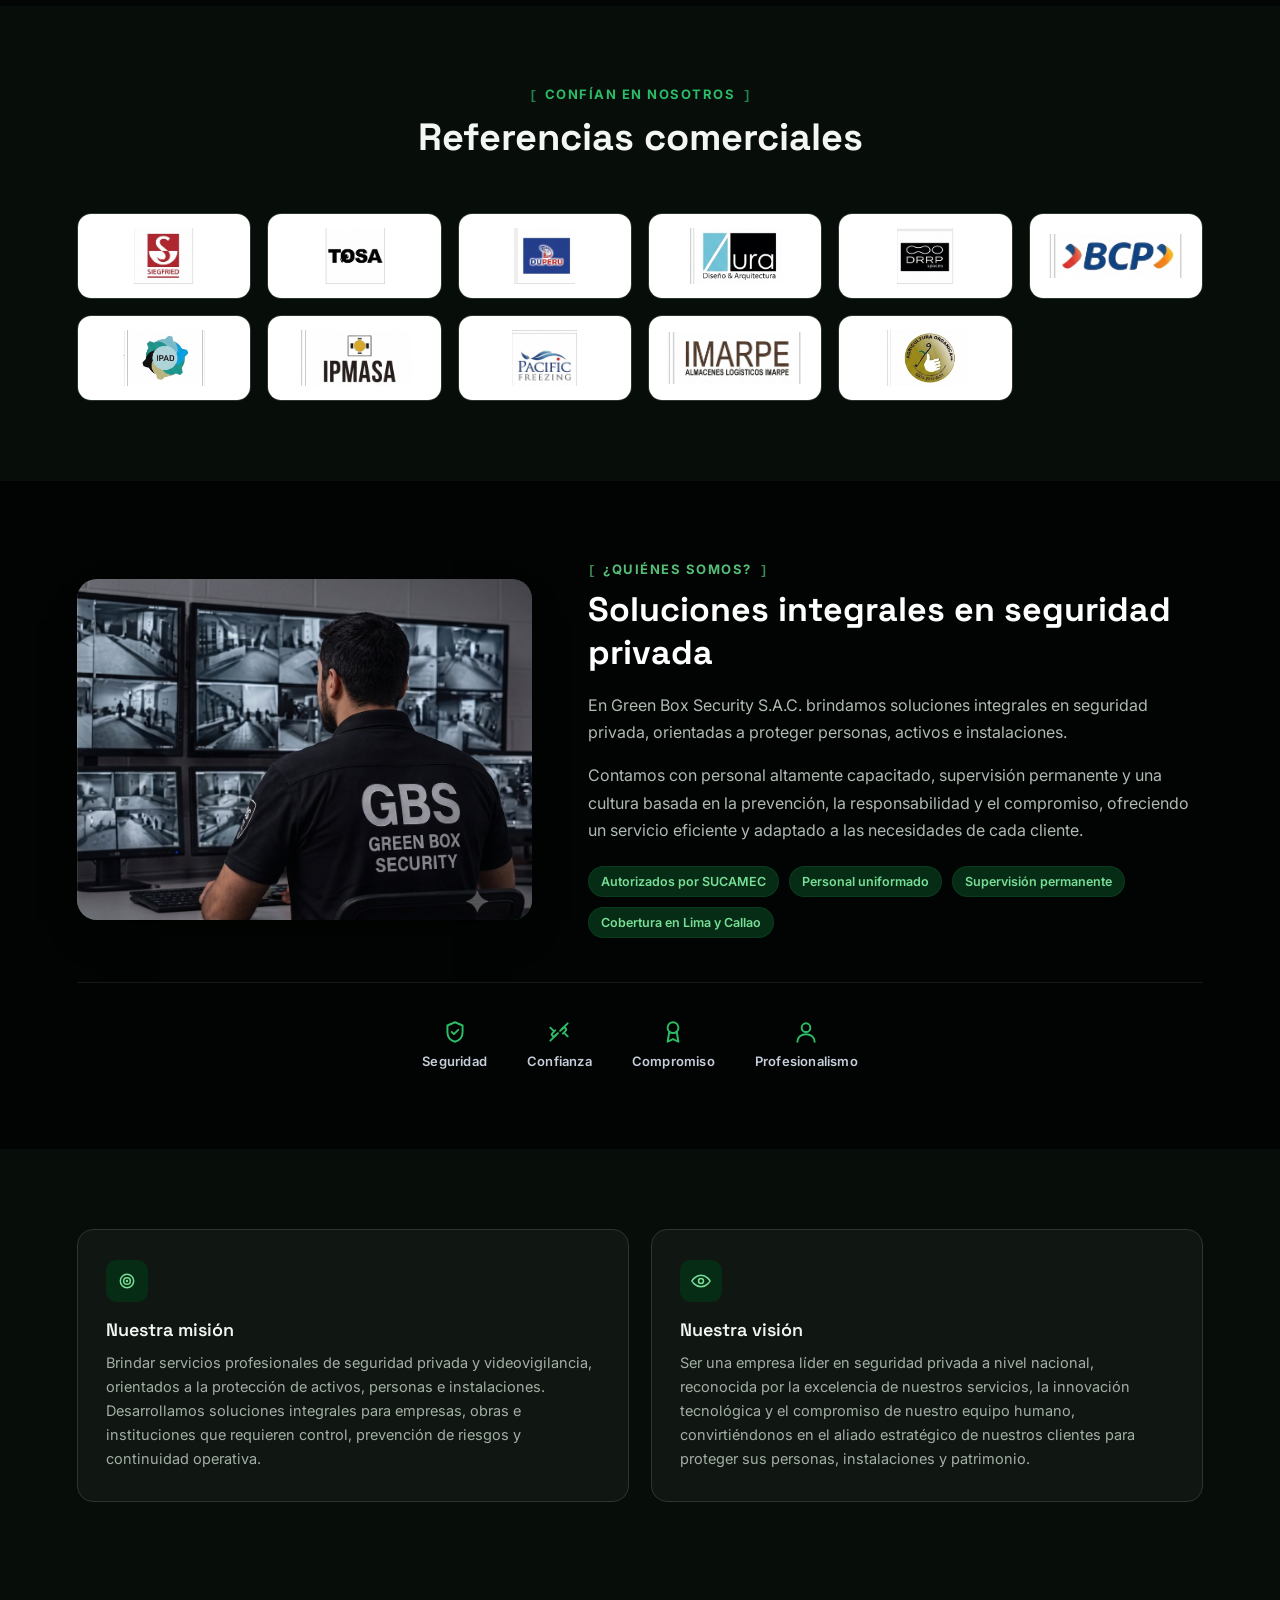
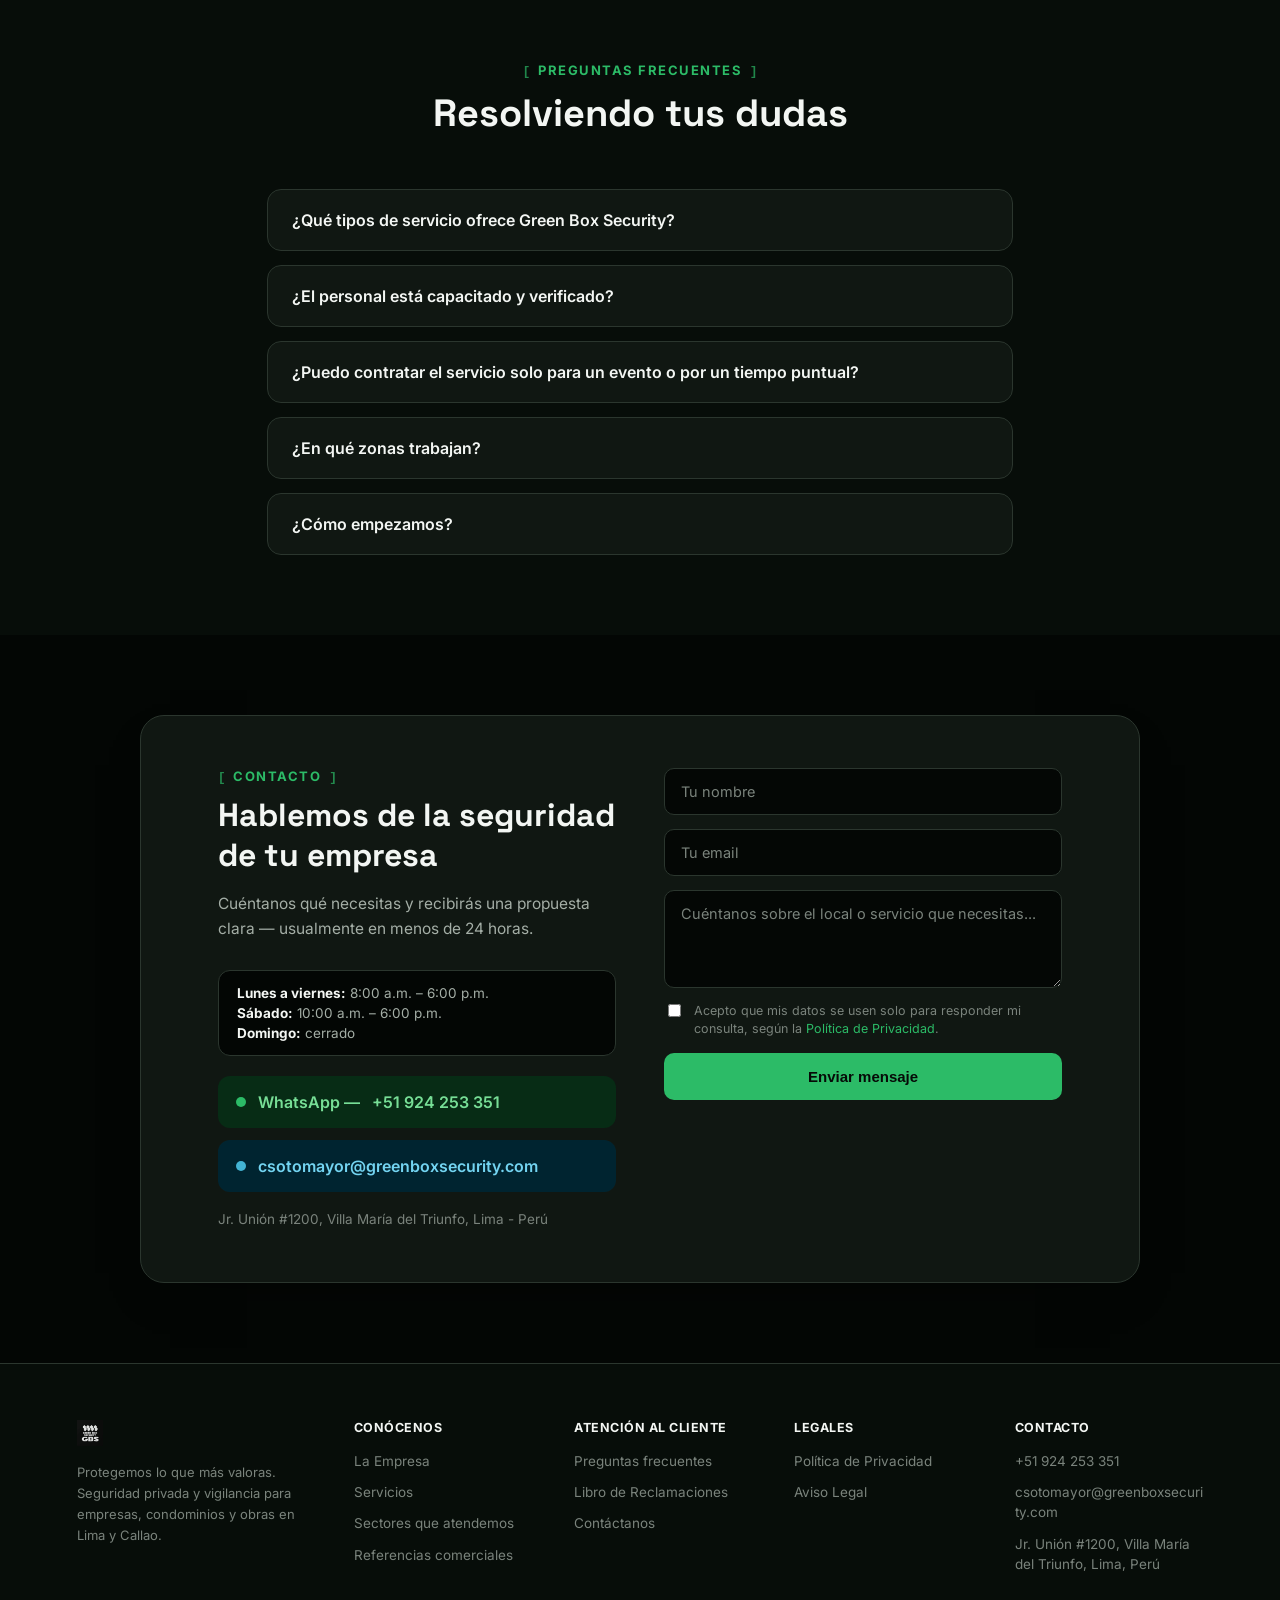
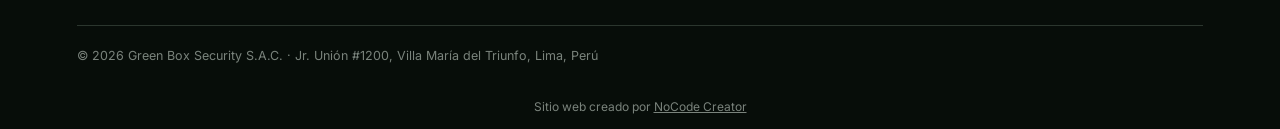
==== commit 51168197: "Quitar número de resolución SUCAMEC del badge de confianza, a pedido del cliente" ====
--- a/index.html
+++ b/index.html
@@ -296,7 +296,7 @@
       <div class="sucamec-badge">
         <svg viewBox="0 0 24 24" width="26" height="26" fill="none" stroke="currentColor" stroke-width="1.8" stroke-linecap="round" stroke-linejoin="round"><path d="M12 3l7 3v6c0 5-3.5 8-7 9-3.5-1-7-4-7-9V6l7-3z"/><path d="M9 12l2 2 4-4"/></svg>
         <div>
-          <strong>Autorización SUCAMEC — Resolución N.° 01136-2020-SUCAMEC-GSSP</strong>
+          <strong>Autorización SUCAMEC</strong>
           <span>Empresa autorizada para brindar servicios de seguridad privada conforme a la normativa vigente. Contamos además con Carta Fianza Solidaria, Seguro de Responsabilidad Civil, Seguro de Deshonestidad y Seguro Complementario de Trabajo de Riesgo (SCTR).</span>
         </div>
       </div>
--- a/css/style.css
+++ b/css/style.css
@@ -531,6 +531,7 @@
   display: grid; grid-template-columns: 0.85fr 1.15fr;
   gap: 56px; align-items: center;
 }
+.about__inner > * { min-width: 0; }
 .about__photo {
   width: 100%; aspect-ratio: 4 / 3;
   border-radius: 20px;
@@ -645,6 +646,7 @@
   border: 1px solid var(--border);
   box-shadow: 0 20px 50px -30px rgba(0,0,0,.6);
 }
+.contact-card__info, .contact-form { min-width: 0; }
 .contact-card__info h2 { font-size: clamp(26px, 2.8vw, 32px); font-weight: 700; color: var(--text-heading); margin: 0 0 16px; }
 .contact-card__info p { font-size: 15.5px; line-height: 1.65; color: var(--text-body); margin: 0 0 28px; }
 
@@ -667,6 +669,8 @@
   border-radius: 12px; padding: 16px 18px; margin-bottom: 12px;
   font-weight: 600;
   transition: transform .2s ease, box-shadow .2s ease;
+  overflow-wrap: break-word;
+  min-width: 0;
 }
 .contact-link--wa { background: var(--green-soft-bg); color: var(--green-soft-fg); }
 .contact-link--wa:hover { color: var(--green-soft-fg); transform: translateX(4px); box-shadow: 0 8px 18px -12px oklch(0.5 0.14 152 / 0.5); }
@@ -740,6 +744,7 @@
   gap: 32px;
   padding-bottom: 40px;
 }
+.footer__col { min-width: 0; }
 .footer__brand { display: flex; align-items: center; gap: 10px; margin-bottom: 14px; }
 .footer__logo { height: 26px; width: auto; opacity: 0.9; }
 .footer__col p { font-size: 13px; color: var(--text-muted); line-height: 1.6; margin: 0; }
@@ -750,6 +755,7 @@
 .footer__col a, .footer__col span {
   display: block; font-size: 13.5px; color: var(--text-muted);
   margin-bottom: 11px; line-height: 1.5;
+  overflow-wrap: break-word;
 }
 .footer__col a:hover { color: var(--green); }
 .footer__bottom {
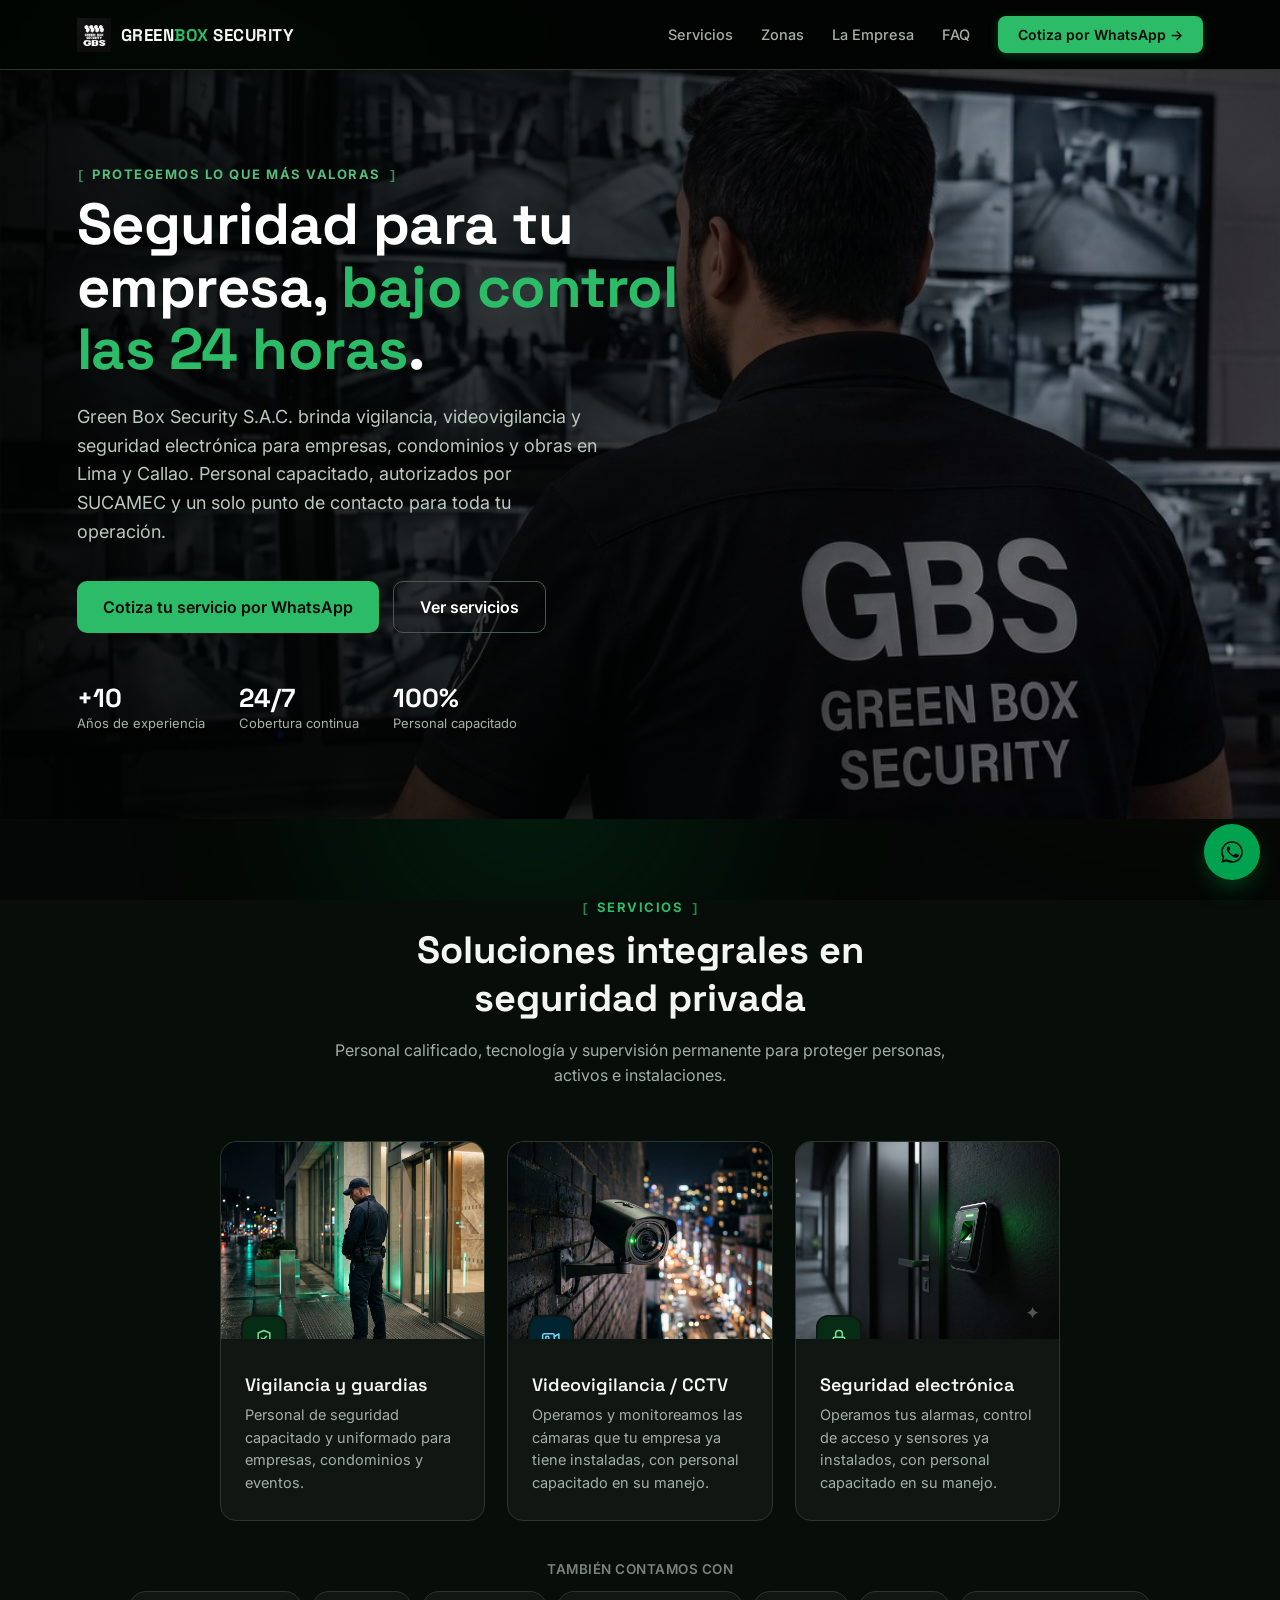
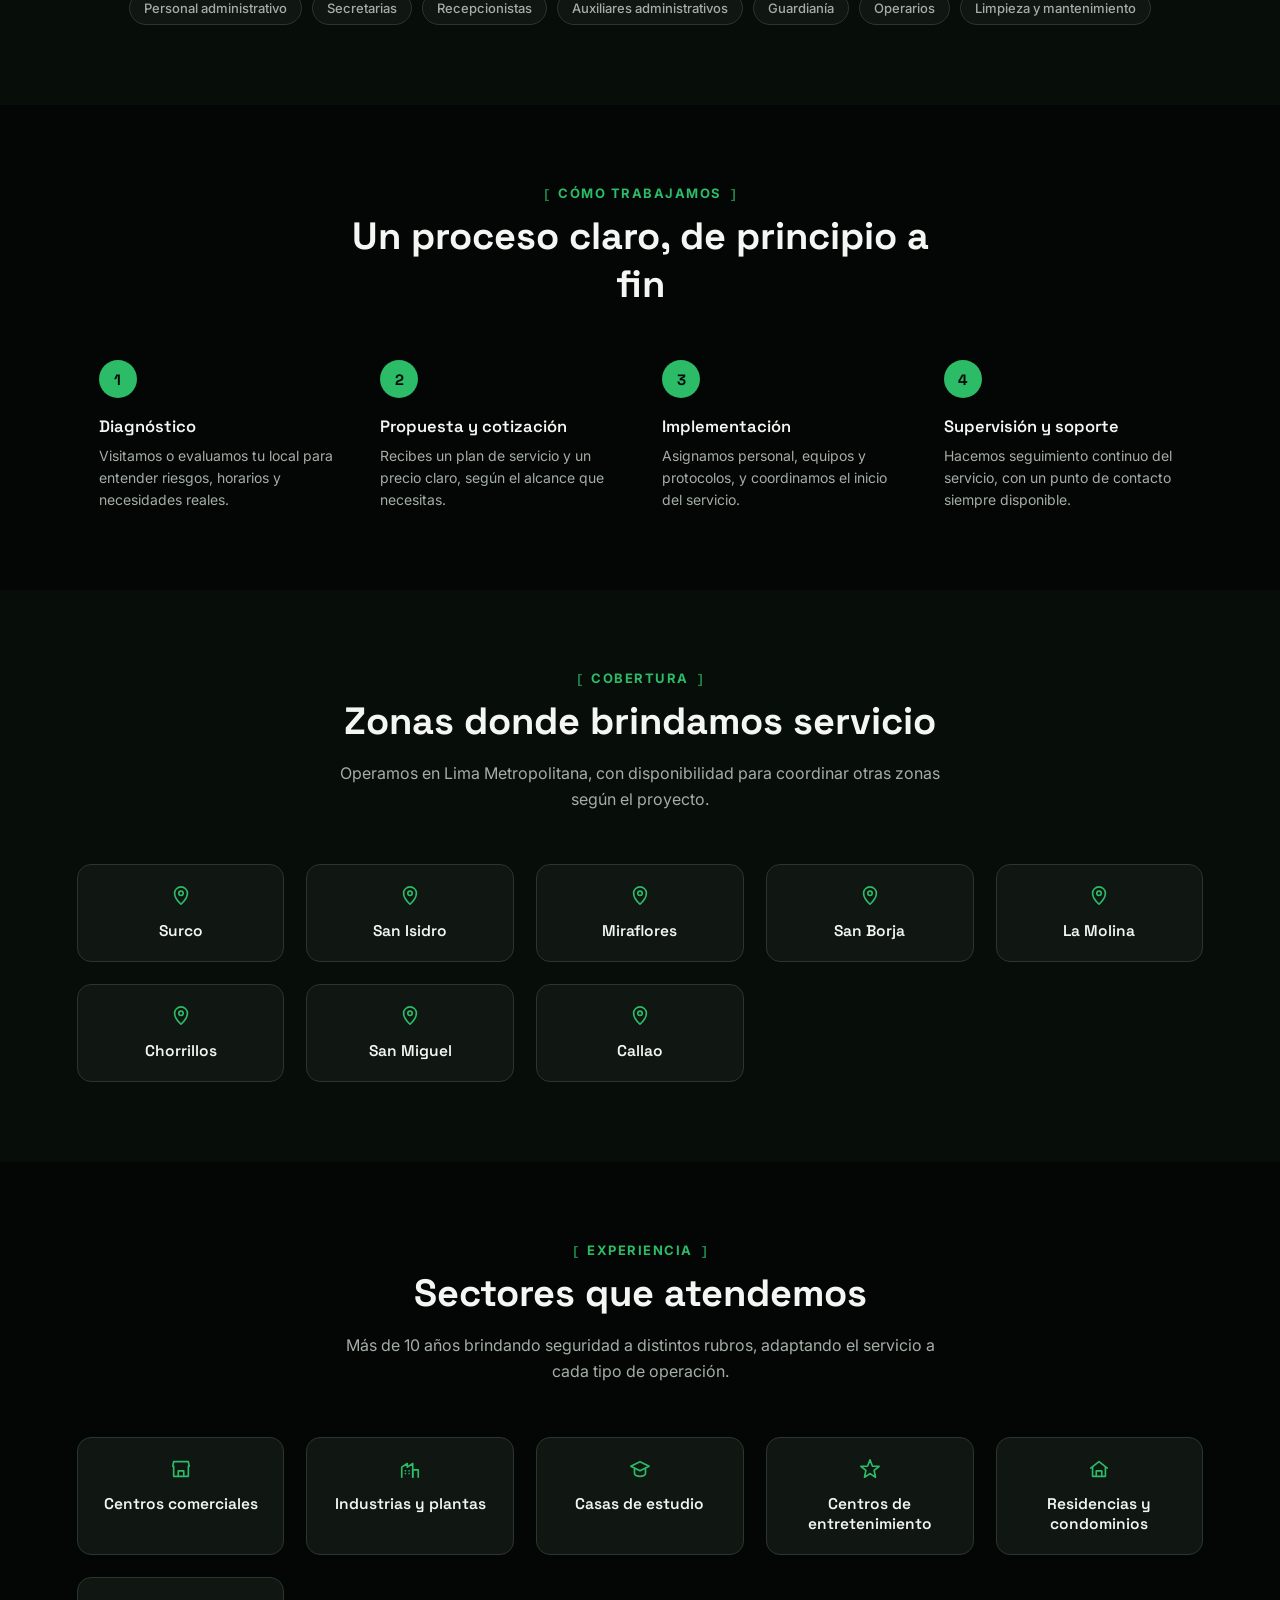
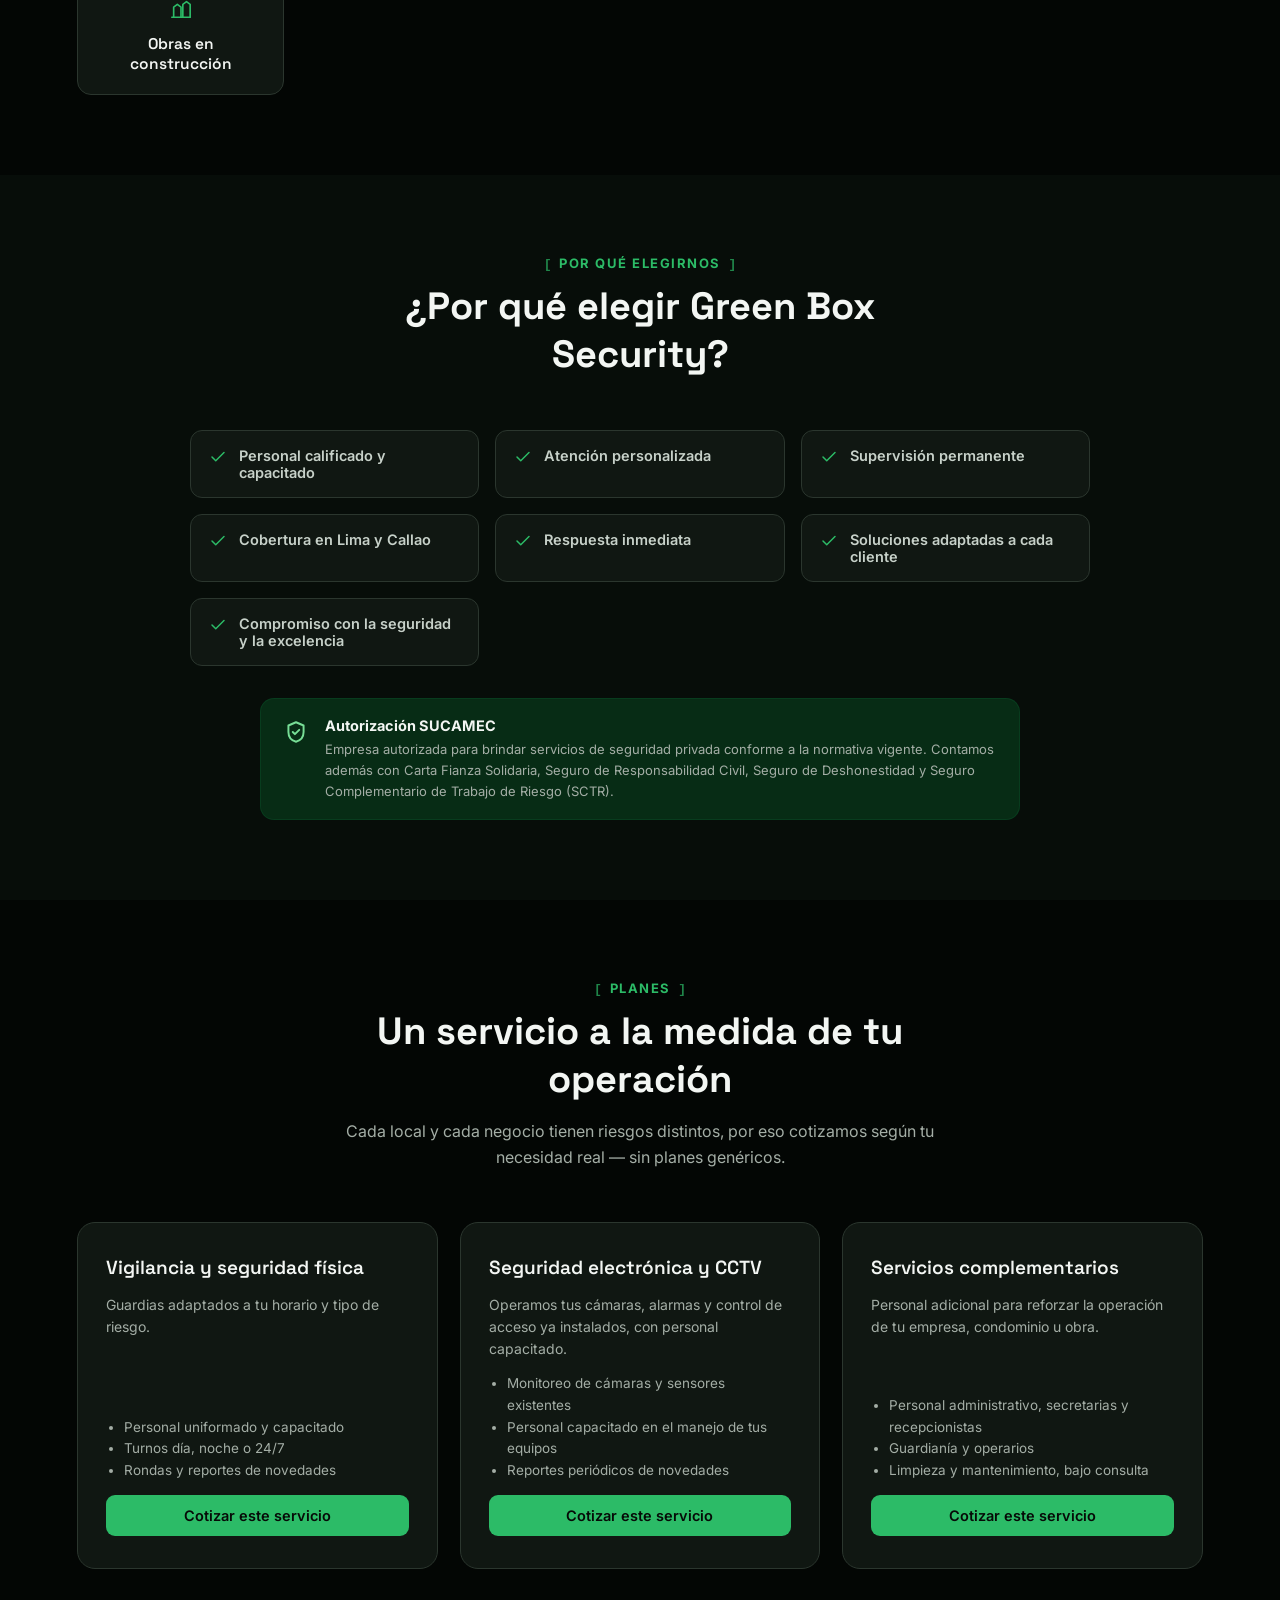
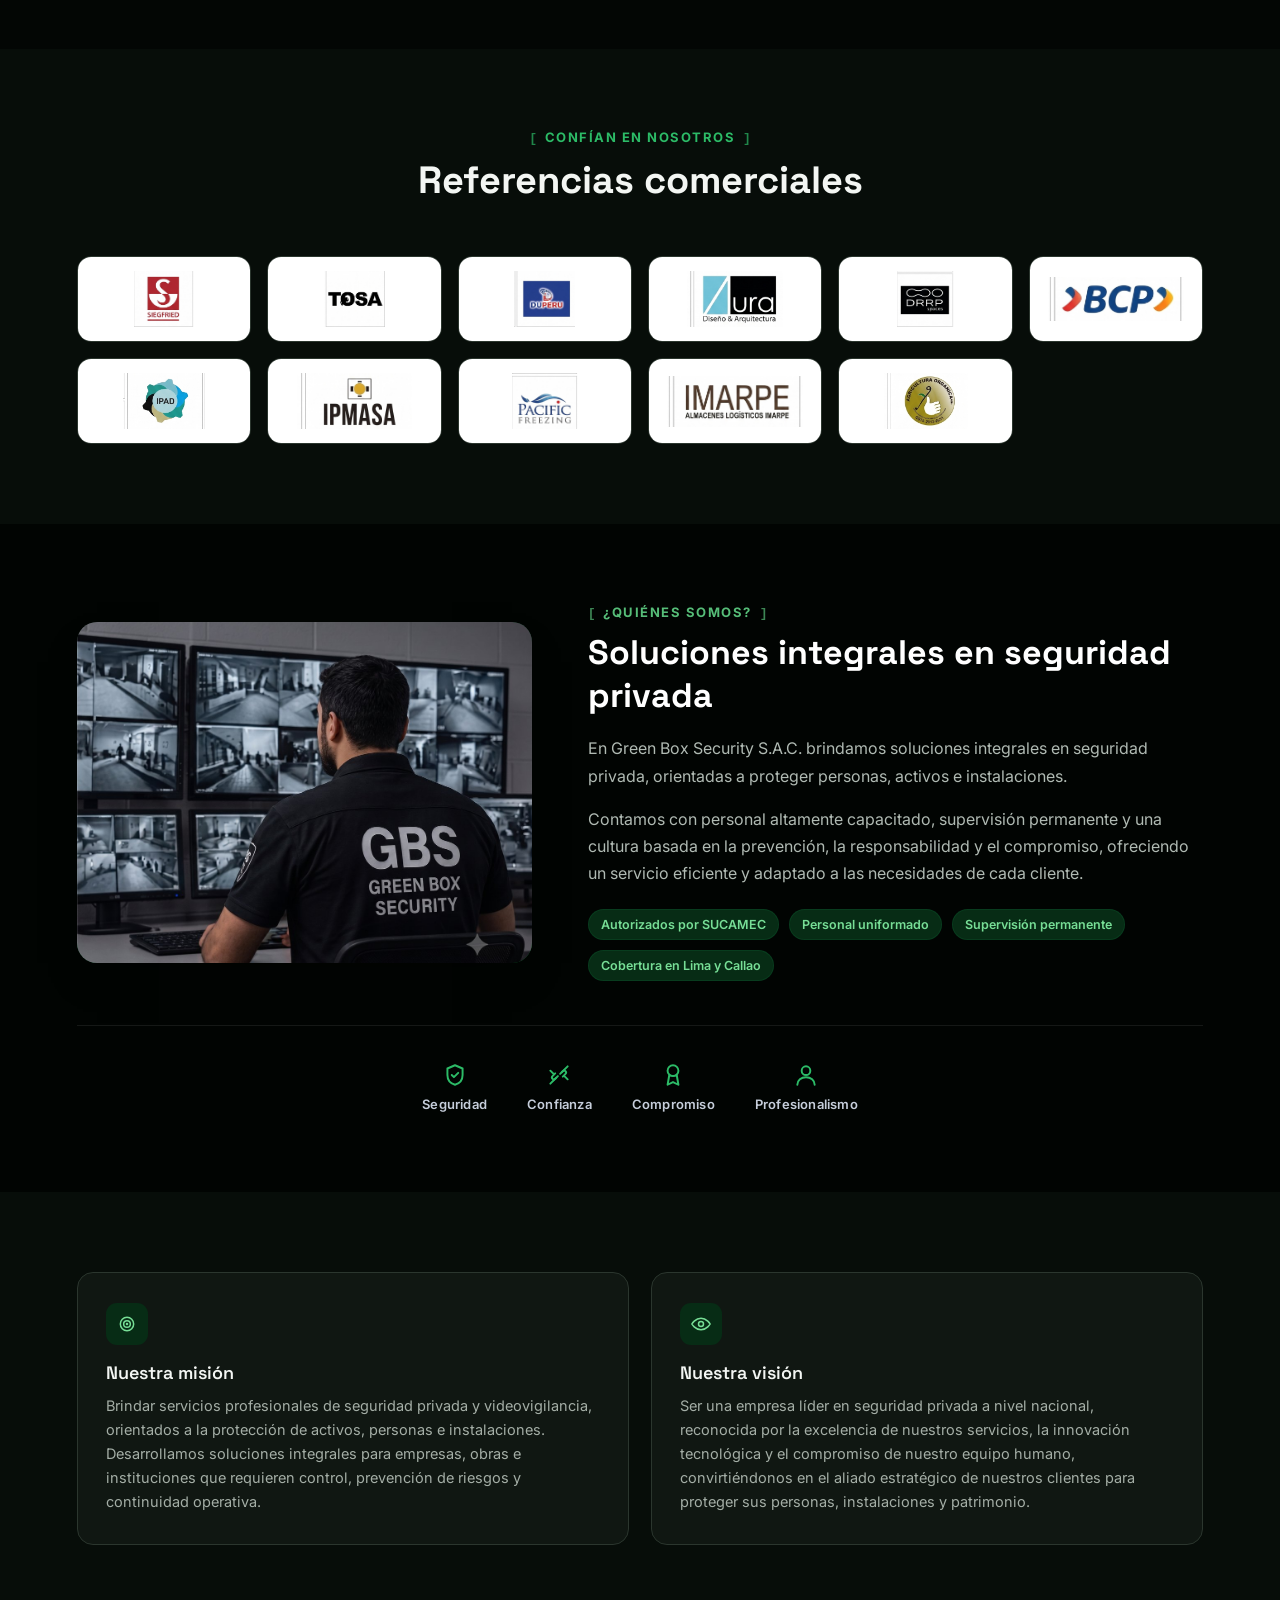
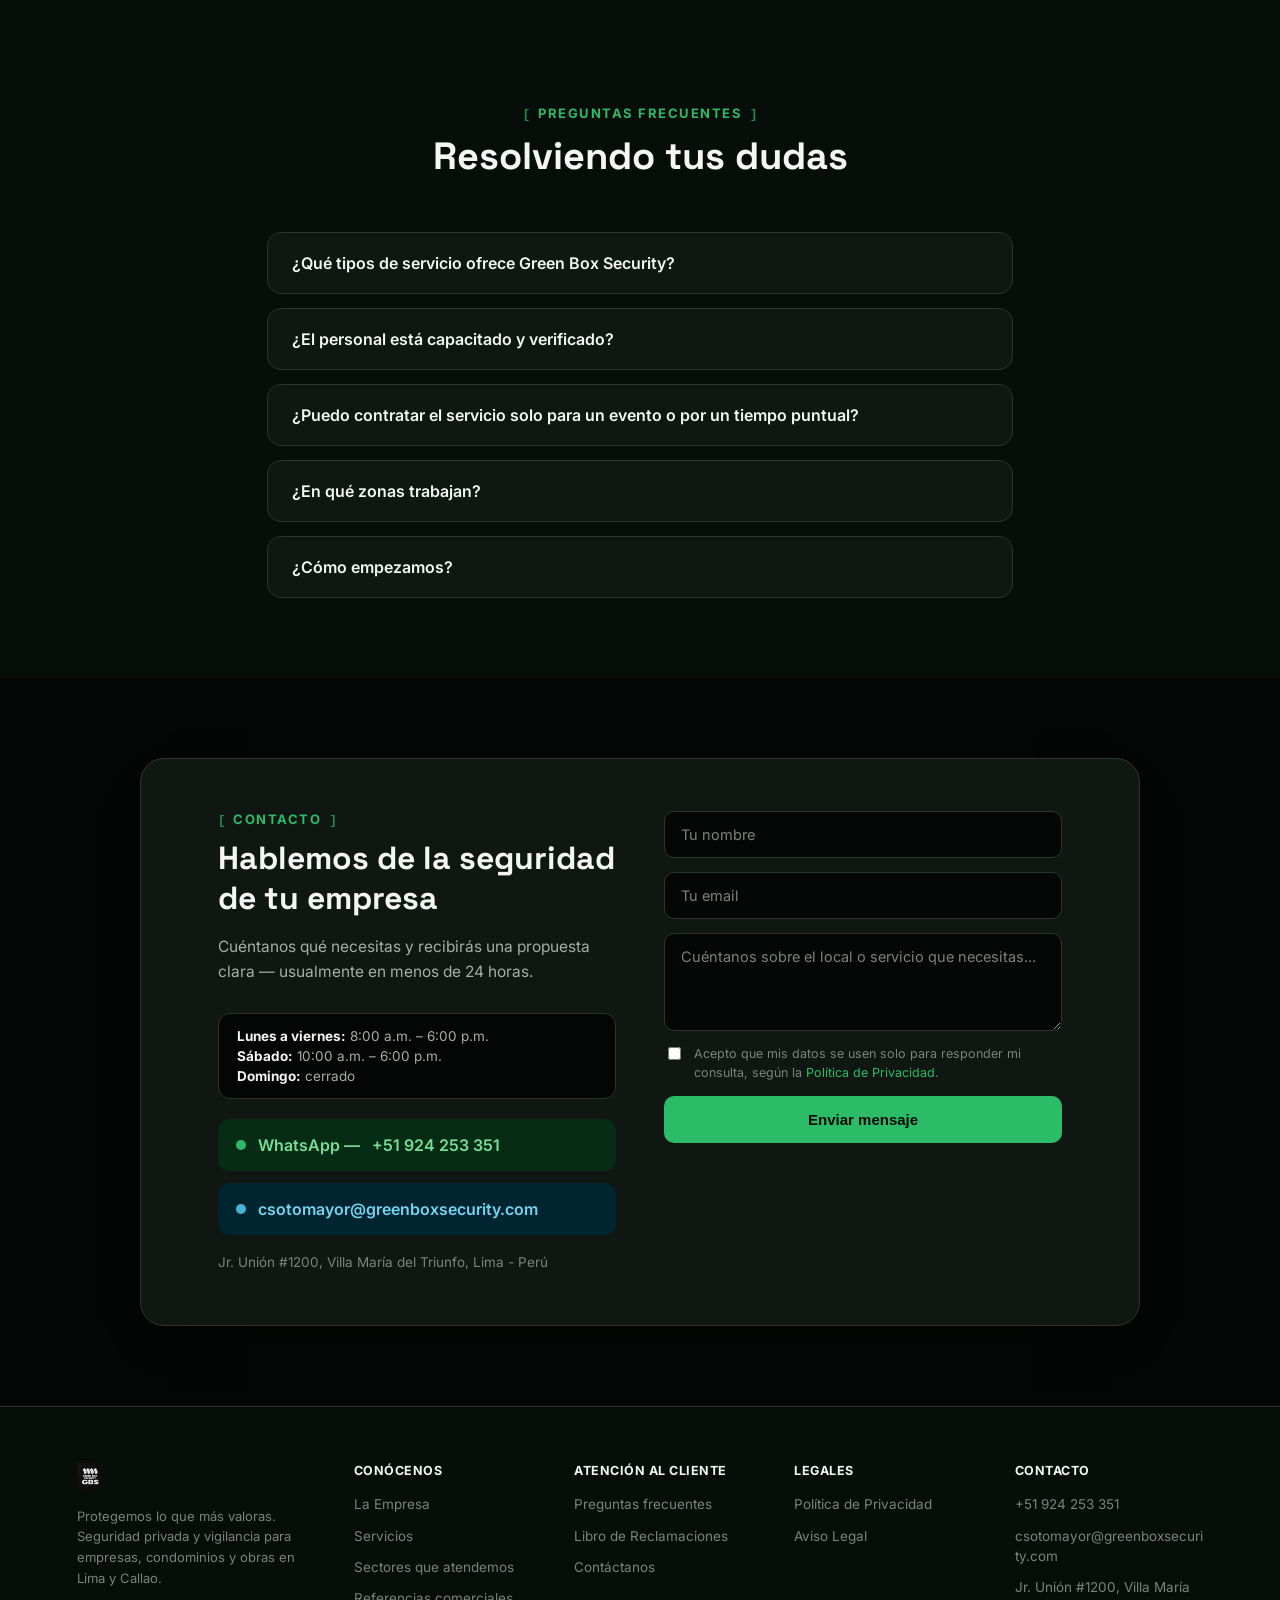
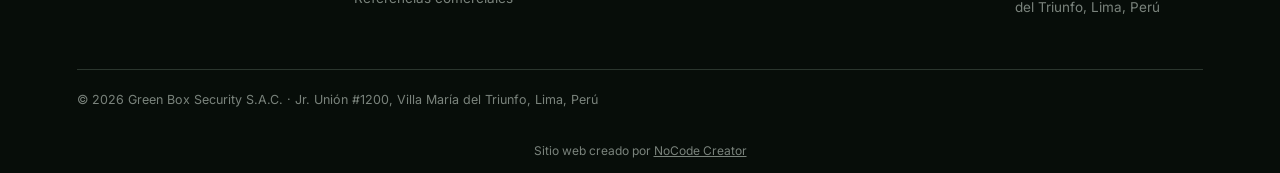
==== commit b22d5ff5: "Corregir alcance real de CCTV y seguridad electrónica Según aclaración del cliente por audio: no ins" ====
--- a/index.html
+++ b/index.html
@@ -107,14 +107,14 @@
       </div>
       <div class="card card--service">
         <div class="card__media">
-          <img src="assets/servicio-cctv.jpg" alt="Cámara de videovigilancia CCTV instalada en el exterior de un edificio">
+          <img src="assets/servicio-cctv.jpg" alt="Cámara de videovigilancia CCTV monitoreada por personal de GreenBox Security">
           <div class="card__icon" style="background:var(--accent2-bg);color:var(--accent2-fg)">
             <svg viewBox="0 0 24 24" width="20" height="20" fill="none" stroke="currentColor" stroke-width="1.8" stroke-linecap="round" stroke-linejoin="round"><rect x="2" y="7" width="14" height="10" rx="2"/><path d="M16 10.2 21.5 7v10L16 13.8"/><circle cx="7.5" cy="12" r="2"/></svg>
           </div>
         </div>
         <div class="card__body">
           <h3>Videovigilancia / CCTV</h3>
-          <p>Instalación y monitoreo de cámaras para cuidar tu local las 24 horas.</p>
+          <p>Operamos y monitoreamos las cámaras que tu empresa ya tiene instaladas, con personal capacitado en su manejo.</p>
         </div>
       </div>
       <div class="card card--service">
@@ -126,7 +126,7 @@
         </div>
         <div class="card__body">
           <h3>Seguridad electrónica</h3>
-          <p>Alarmas, control de acceso y sensores integrados a tu sistema de seguridad.</p>
+          <p>Operamos tus alarmas, control de acceso y sensores ya instalados, con personal capacitado en su manejo.</p>
         </div>
       </div>
     </div>
@@ -324,11 +324,11 @@
         </div>
         <div class="card card--pricing">
           <h3>Seguridad electrónica y CCTV</h3>
-          <p>Cámaras, alarmas y control de acceso, con instalación y monitoreo.</p>
+          <p>Operamos tus cámaras, alarmas y control de acceso ya instalados, con personal capacitado.</p>
           <ul>
-            <li>Instalación de cámaras y sensores</li>
-            <li>Monitoreo remoto</li>
-            <li>Mantenimiento periódico</li>
+            <li>Monitoreo de cámaras y sensores existentes</li>
+            <li>Personal capacitado en el manejo de tus equipos</li>
+            <li>Reportes periódicos de novedades</li>
           </ul>
           <a href="#" class="btn btn--block js-wa-link" target="_blank" rel="noopener">Cotizar este servicio</a>
         </div>
